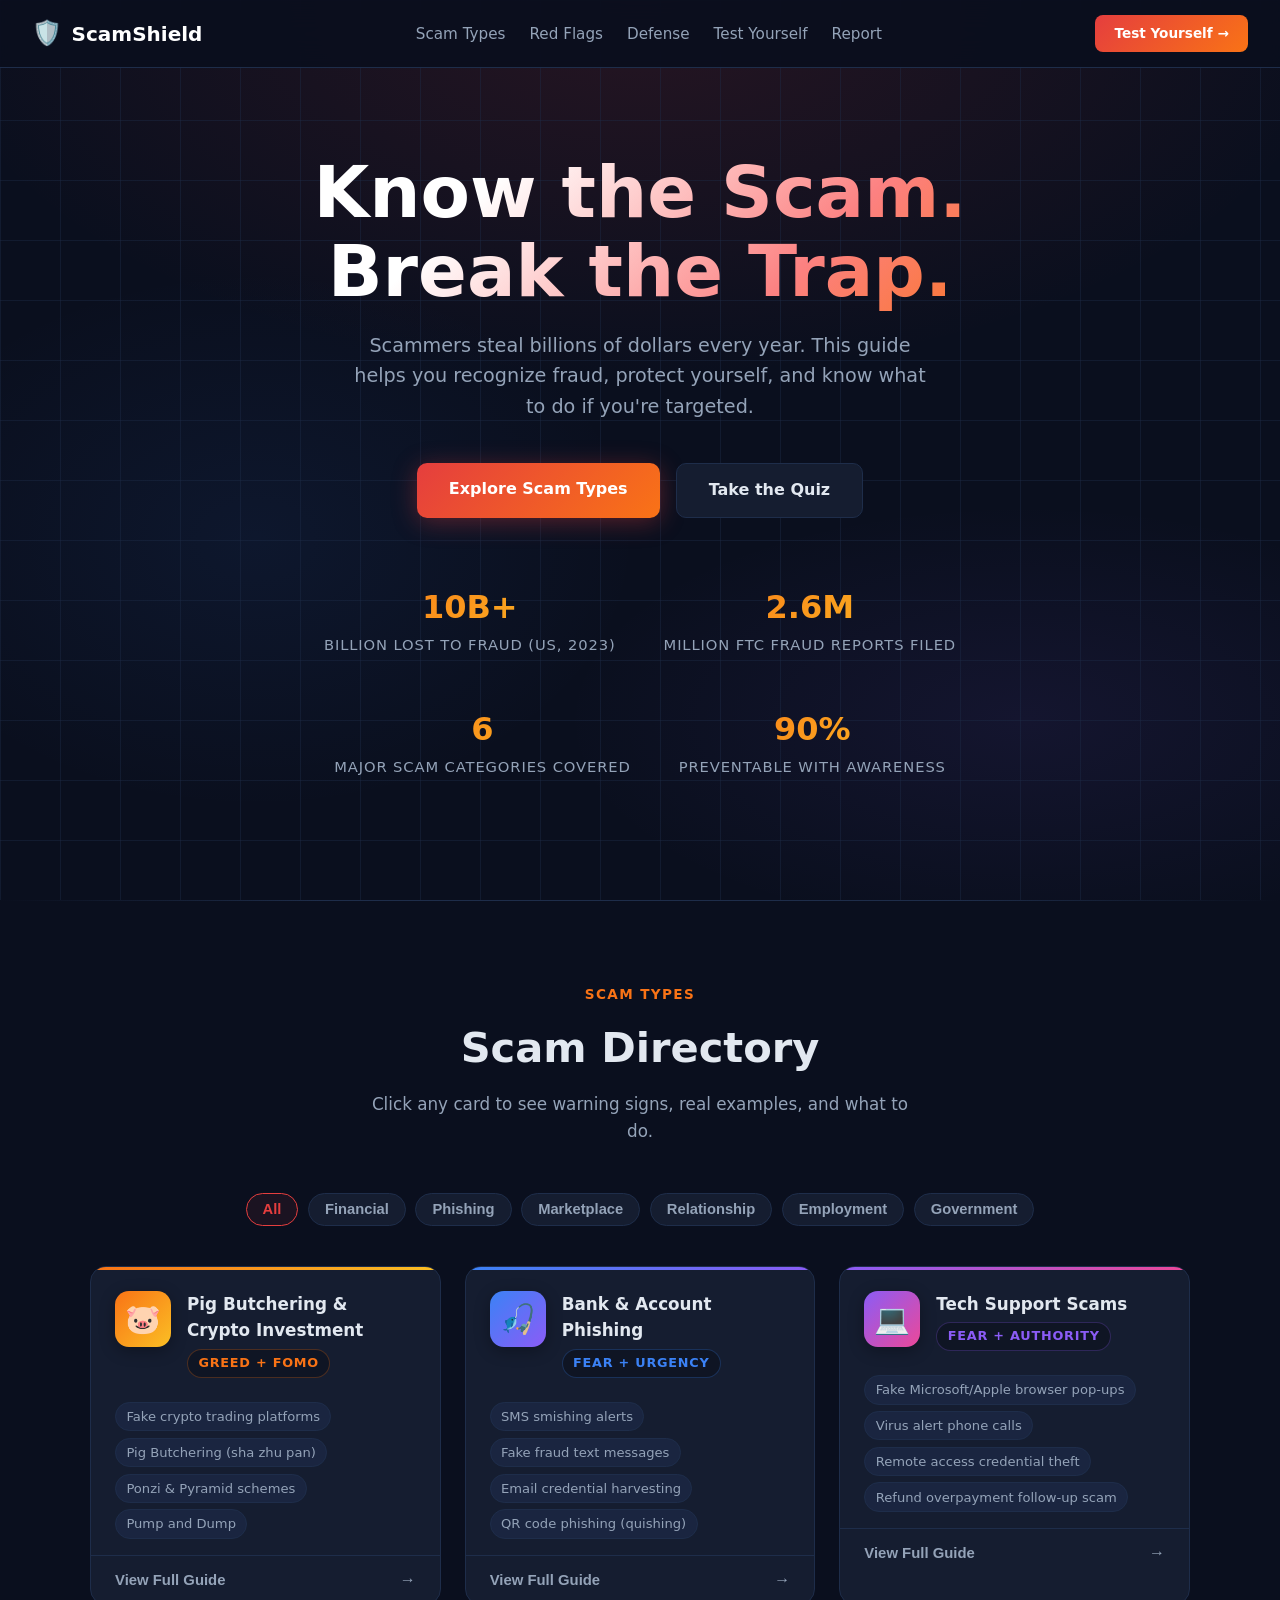
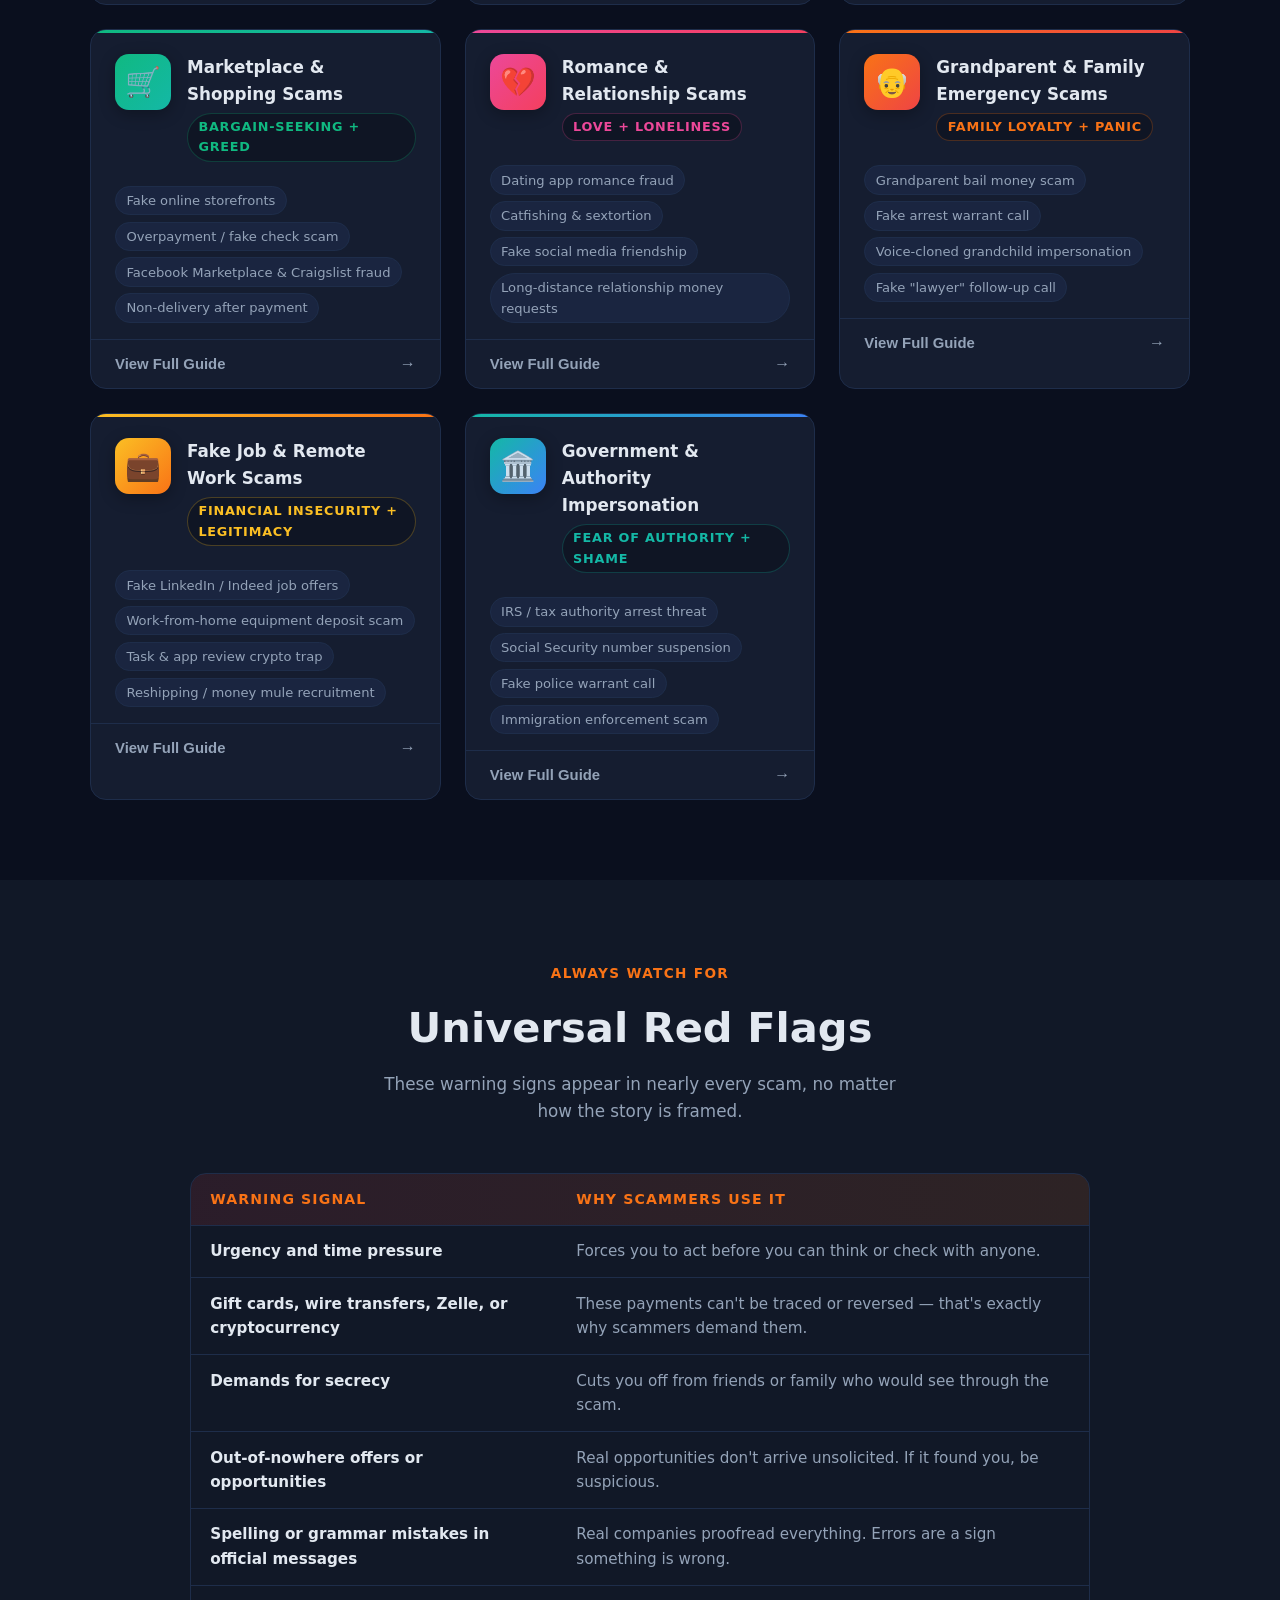
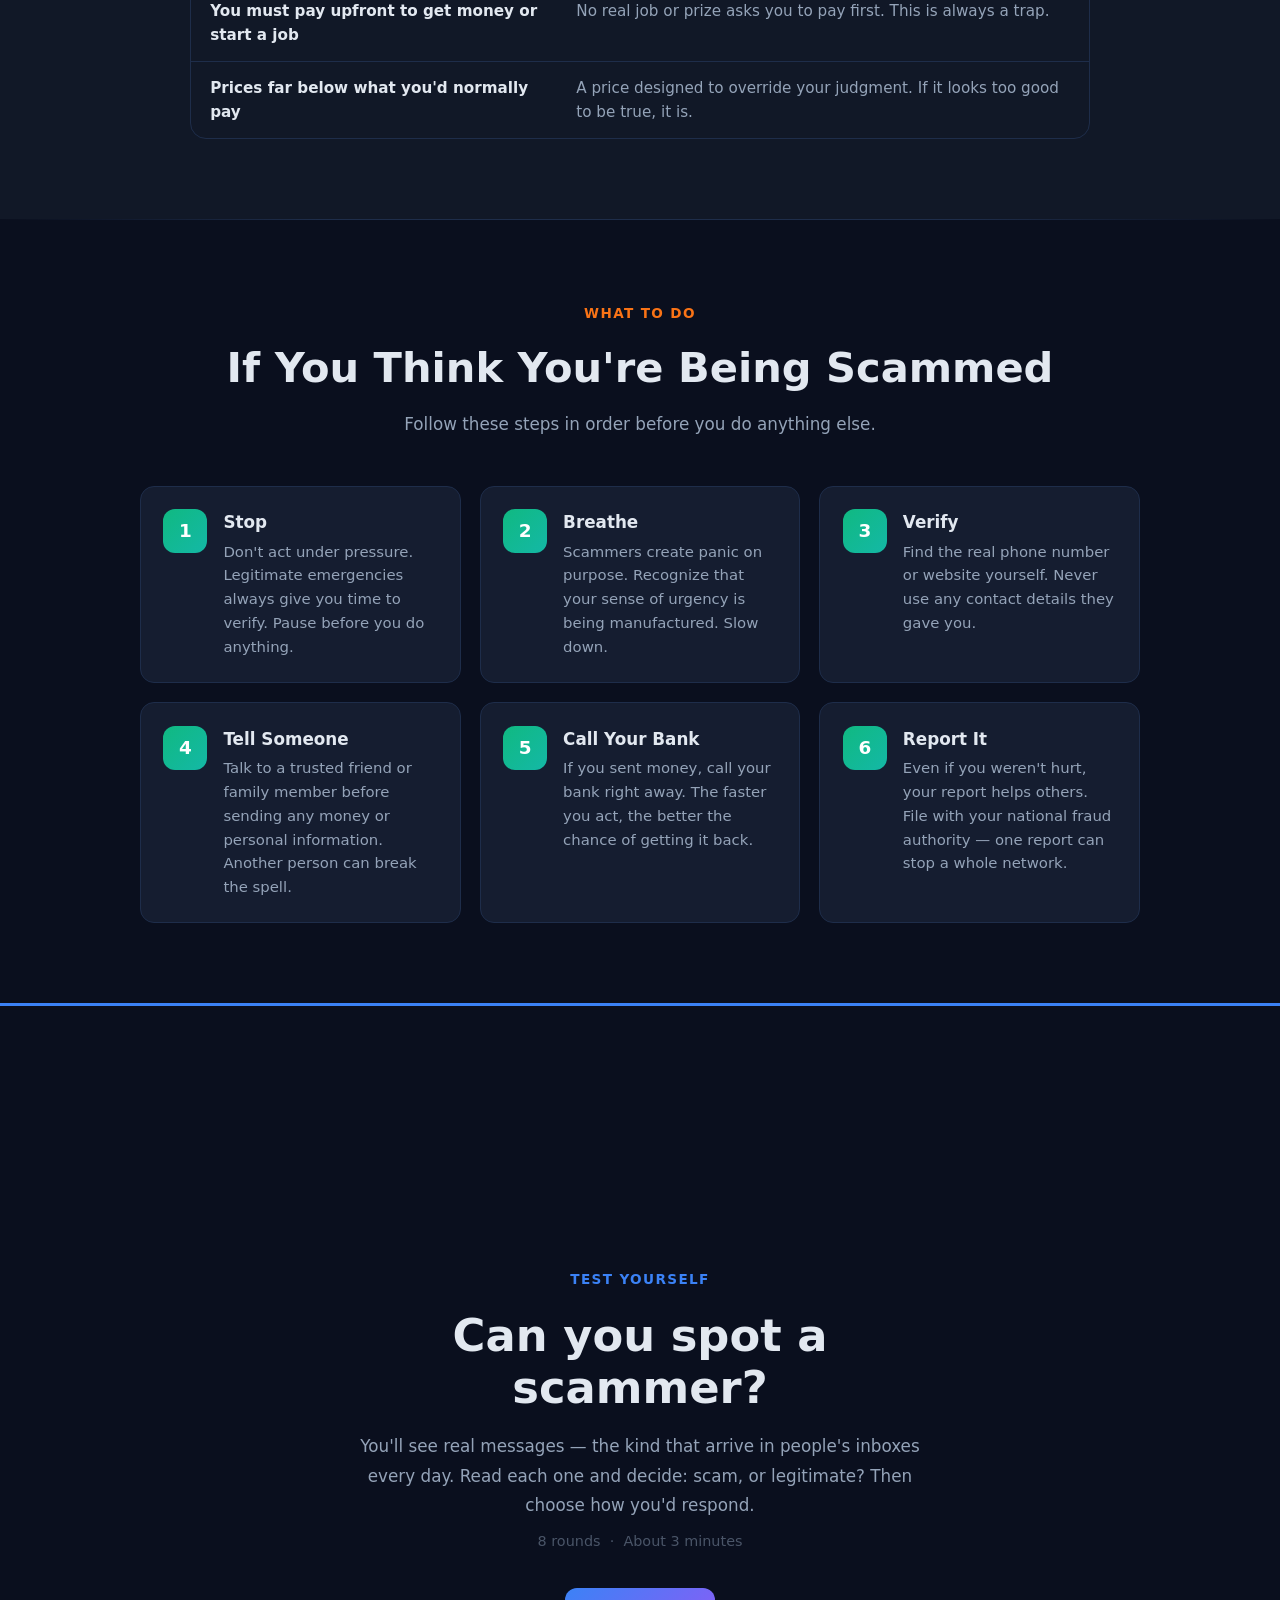
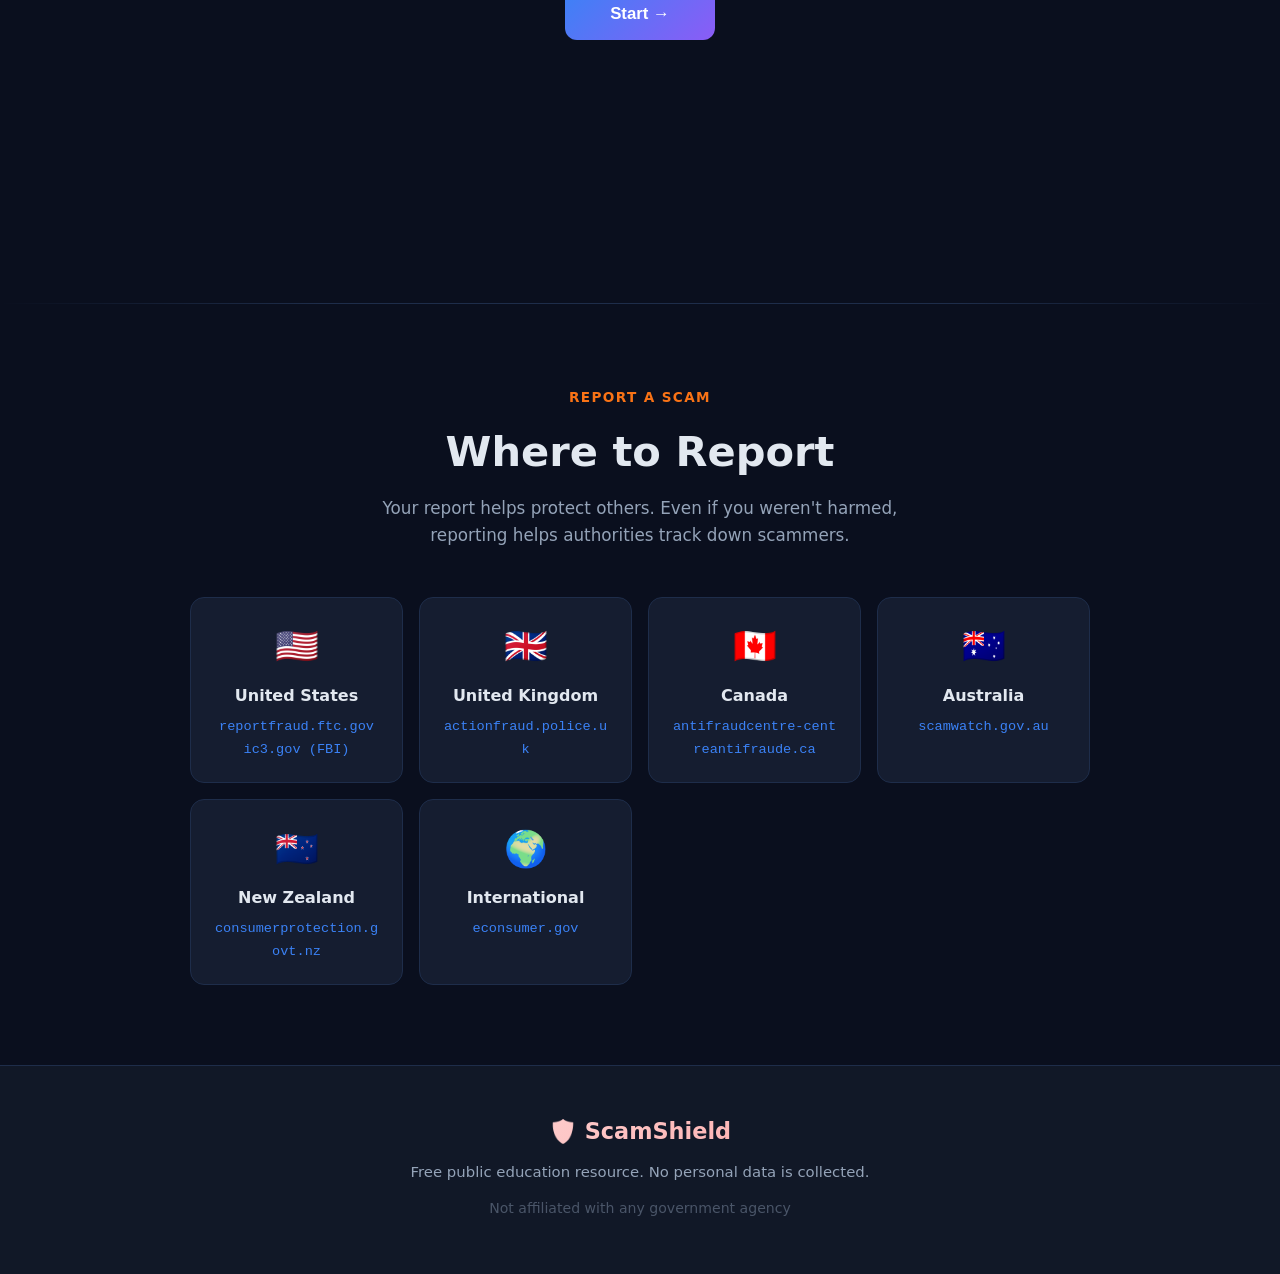
==== index.html @ 3ffe85c8 "Hello World" ====
<!DOCTYPE html>
<html lang="en">
<head>
<meta charset="UTF-8">
<meta name="viewport" content="width=device-width, initial-scale=1.0">
<title>ScamShield — Know the Scam, Break the Trap</title>
<style>
  /* ── Reset & Base ── */
  *, *::before, *::after { box-sizing: border-box; margin: 0; padding: 0; }
  :root {
    --navy:   #0a0f1e;
    --navy2:  #111827;
    --navy3:  #1a2540;
    --card:   #151d30;
    --border: #1e2d4a;
    --red:    #e53e3e;
    --orange: #f97316;
    --yellow: #fbbf24;
    --green:  #10b981;
    --blue:   #3b82f6;
    --purple: #8b5cf6;
    --pink:   #ec4899;
    --teal:   #14b8a6;
    --text:   #e2e8f0;
    --muted:  #94a3b8;
  }
  html { scroll-behavior: smooth; }
  body {
    font-family: 'Segoe UI', system-ui, -apple-system, sans-serif;
    background: var(--navy);
    color: var(--text);
    line-height: 1.6;
    overflow-x: hidden;
  }
  ::-webkit-scrollbar { width: 6px; }
  ::-webkit-scrollbar-track { background: var(--navy); }
  ::-webkit-scrollbar-thumb { background: var(--border); border-radius: 3px; }

  /* ── Nav ── */
  nav {
    position: fixed; top: 0; width: 100%; z-index: 100;
    background: rgba(10,15,30,.92);
    backdrop-filter: blur(16px);
    border-bottom: 1px solid var(--border);
    display: flex; align-items: center; justify-content: space-between;
    padding: .9rem 2rem;
  }
  .nav-brand {
    display: flex; align-items: center; gap: .6rem;
    font-size: 1.25rem; font-weight: 700; color: #fff; text-decoration: none;
  }
  .nav-brand .shield-icon { font-size: 1.5rem; }
  .nav-links { display: flex; gap: 1.5rem; list-style: none; }
  .nav-links a { color: var(--muted); text-decoration: none; font-size: .95rem; transition: color .2s; }
  .nav-links a:hover { color: var(--text); }
  .nav-cta {
    background: linear-gradient(135deg, var(--red), var(--orange));
    color: #fff; border: none; padding: .5rem 1.2rem;
    border-radius: 8px; font-size: .85rem; font-weight: 600;
    cursor: pointer; text-decoration: none; transition: opacity .2s;
  }
  .nav-cta:hover { opacity: .85; }

  /* ── Hero ── */
  .hero {
    min-height: 100vh;
    display: flex; flex-direction: column; align-items: center; justify-content: center;
    text-align: center; padding: 6rem 2rem 4rem;
    position: relative; overflow: hidden;
  }
  .hero-bg {
    position: absolute; inset: 0; z-index: 0;
    background:
      radial-gradient(ellipse 80% 60% at 50% 0%, rgba(229,62,62,.13) 0%, transparent 70%),
      radial-gradient(ellipse 60% 40% at 80% 80%, rgba(139,92,246,.08) 0%, transparent 60%),
      radial-gradient(ellipse 50% 50% at 20% 60%, rgba(59,130,246,.07) 0%, transparent 60%);
  }
  .hero-grid {
    position: absolute; inset: 0; z-index: 0;
    background-image:
      linear-gradient(rgba(30,45,74,.4) 1px, transparent 1px),
      linear-gradient(90deg, rgba(30,45,74,.4) 1px, transparent 1px);
    background-size: 60px 60px;
    animation: gridMove 20s linear infinite;
  }
  @keyframes gridMove { to { background-position: 60px 60px; } }

  /* floating particles */
  .hero-particles { position: absolute; inset: 0; z-index: 0; overflow: hidden; }
  .particle {
    position: absolute; border-radius: 50%;
    animation: float linear infinite;
    opacity: 0;
  }
  @keyframes float {
    0%   { transform: translateY(100vh) scale(0); opacity: 0; }
    10%  { opacity: .6; }
    90%  { opacity: .3; }
    100% { transform: translateY(-10vh) scale(1); opacity: 0; }
  }

  .hero-content { position: relative; z-index: 1; max-width: 820px; }
  .hero h1 {
    font-size: clamp(2.4rem, 6vw, 4.5rem);
    font-weight: 900; line-height: 1.1;
    background: linear-gradient(135deg, #fff 30%, #fc8181 70%, var(--orange) 100%);
    -webkit-background-clip: text; -webkit-text-fill-color: transparent; background-clip: text;
    margin-bottom: 1.2rem;
    animation: fadeDown .7s .1s ease both;
  }
  .hero p {
    font-size: 1.2rem; color: var(--muted); max-width: 580px; margin: 0 auto 2.5rem;
    animation: fadeDown .7s .2s ease both;
  }
  .hero-btns {
    display: flex; gap: 1rem; justify-content: center; flex-wrap: wrap;
    animation: fadeDown .7s .3s ease both;
  }
  .btn-primary {
    background: linear-gradient(135deg, var(--red), var(--orange));
    color: #fff; padding: .85rem 2rem; border-radius: 10px;
    font-weight: 700; font-size: 1rem; text-decoration: none;
    box-shadow: 0 4px 24px rgba(229,62,62,.35);
    transition: transform .2s, box-shadow .2s;
  }
  .btn-primary:hover { transform: translateY(-2px); box-shadow: 0 8px 32px rgba(229,62,62,.45); }
  .btn-secondary {
    background: var(--card); color: var(--text);
    border: 1px solid var(--border);
    padding: .85rem 2rem; border-radius: 10px;
    font-weight: 600; font-size: 1rem; text-decoration: none;
    transition: background .2s, border-color .2s;
  }
  .btn-secondary:hover { background: var(--navy3); border-color: var(--muted); }

  .hero-stats {
    display: flex; justify-content: center; gap: 3rem; margin-top: 4rem; flex-wrap: wrap;
    animation: fadeDown .7s .4s ease both;
  }
  .stat { text-align: center; }
  .stat-num {
    font-size: 2rem; font-weight: 800;
    background: linear-gradient(135deg, var(--orange), var(--yellow));
    -webkit-background-clip: text; -webkit-text-fill-color: transparent; background-clip: text;
  }
  .stat-label { font-size: .92rem; color: var(--muted); text-transform: uppercase; letter-spacing: .06em; }

  /* ── Sections ── */
  section { padding: 5rem 2rem; }
  .section-header { text-align: center; margin-bottom: 3rem; }
  .section-tag {
    display: inline-block;
    font-size: .85rem; font-weight: 700; text-transform: uppercase; letter-spacing: .1em;
    color: var(--orange); margin-bottom: .6rem;
  }
  .section-header h2 { font-size: clamp(1.8rem, 4vw, 2.6rem); font-weight: 800; margin-bottom: .6rem; }
  .section-header p { color: var(--muted); max-width: 540px; margin: 0 auto; font-size: 1.05rem; }

  /* ── Section Divider ── */
  .section-divider {
    border: none; height: 1px; margin: 0;
    background: linear-gradient(90deg, transparent 0%, var(--border) 25%, var(--border) 75%, transparent 100%);
  }

  /* ── Category Pill Nav ── */
  .cat-nav {
    display: flex; justify-content: center; flex-wrap: wrap; gap: .6rem;
    margin-bottom: 2.5rem;
  }
  .cat-pill {
    display: flex; align-items: center; gap: .4rem;
    padding: .45rem 1rem; border-radius: 50px;
    border: 1px solid var(--border); background: var(--card);
    color: var(--muted); font-size: .92rem; font-weight: 600;
    cursor: pointer; transition: all .2s; white-space: nowrap;
  }
  .cat-pill:hover { border-color: var(--orange); color: var(--orange); background: rgba(249,115,22,.08); }
  .cat-pill.active { border-color: var(--red); color: var(--red); background: rgba(229,62,62,.08); }
  .cat-pill .pill-icon { font-size: 1rem; }

  /* ── Card Grid ── */
  #cards-container {
    max-width: 1100px; margin: 0 auto;
    display: grid; grid-template-columns: repeat(auto-fill, minmax(320px,1fr)); gap: 1.5rem;
  }
  .scam-card {
    background: var(--card);
    border: 1px solid var(--border);
    border-radius: 16px; overflow: hidden;
    transition: transform .25s, box-shadow .25s, border-color .25s;
    position: relative;
  }
  .scam-card::before {
    content: ''; position: absolute; top: 0; left: 0; right: 0; height: 3px;
    background: linear-gradient(90deg, var(--c1), var(--c2));
  }
  .scam-card:hover {
    transform: translateY(-4px);
    box-shadow: 0 16px 40px rgba(0,0,0,.4);
    border-color: var(--c1);
  }
  .card-header { padding: 1.5rem; display: flex; align-items: flex-start; gap: 1rem; }
  .card-icon-wrap {
    width: 56px; height: 56px; border-radius: 14px; flex-shrink: 0;
    display: flex; align-items: center; justify-content: center; font-size: 1.8rem;
    background: linear-gradient(135deg, var(--c1), var(--c2));
    box-shadow: 0 4px 16px rgba(0,0,0,.3);
  }
  .card-title-area h3 { font-size: 1.05rem; font-weight: 700; margin-bottom: .3rem; }
  .hook-badge {
    font-size: .8rem; font-weight: 600; text-transform: uppercase; letter-spacing: .06em;
    color: var(--c1); background: rgba(0,0,0,.25);
    padding: .2rem .65rem; border-radius: 50px; border: 1px solid var(--c1);
    display: inline-block;
  }
  .card-subtypes { padding: 0 1.5rem 1rem; display: flex; flex-wrap: wrap; gap: .4rem; }
  .subtype-tag {
    font-size: .82rem; padding: .2rem .65rem; border-radius: 50px;
    background: var(--navy3); border: 1px solid var(--border); color: var(--muted);
  }
  /* card view button */
  .card-view-btn {
    width: 100%; padding: .95rem 1.5rem;
    background: none; border: none; border-top: 1px solid var(--border);
    color: var(--muted); font-size: .93rem; font-weight: 600;
    cursor: pointer; display: flex; align-items: center; justify-content: space-between;
    transition: background .2s, color .2s;
  }
  .card-view-btn:hover {
    background: linear-gradient(90deg, rgba(var(--cr),0.06), transparent);
    color: var(--text);
  }
  .card-view-btn .btn-arrow {
    font-size: 1rem; transition: transform .2s;
  }
  .card-view-btn:hover .btn-arrow { transform: translateX(4px); }

  /* ── Detail Panel (slides in from right) ── */
  .detail-overlay {
    position: fixed; inset: 0; z-index: 300;
    background: rgba(0,0,0,.6); backdrop-filter: blur(4px);
    opacity: 0; pointer-events: none;
    transition: opacity .3s ease;
  }
  .detail-overlay.open { opacity: 1; pointer-events: all; }

  .detail-panel {
    position: fixed; top: 0; right: 0; bottom: 0;
    width: min(680px, 100vw);
    background: var(--navy2);
    border-left: 1px solid var(--border);
    display: flex; flex-direction: column;
    transform: translateX(100%);
    transition: transform .35s cubic-bezier(0.4,0,0.2,1);
    z-index: 301;
  }
  .detail-overlay.open .detail-panel { transform: translateX(0); }

  /* panel header */
  .dp-header {
    padding: 1rem 1.5rem; border-bottom: 1px solid var(--border);
    display: flex; align-items: center; gap: 1rem;
    flex-shrink: 0;
    background: var(--navy);
  }
  .dp-back {
    display: flex; align-items: center; gap: .4rem;
    background: var(--card); border: 1px solid var(--border);
    color: var(--muted); padding: .4rem .9rem; border-radius: 8px;
    font-size: .8rem; font-weight: 600; cursor: pointer;
    transition: border-color .2s, color .2s; flex-shrink: 0;
  }
  .dp-back:hover { border-color: var(--text); color: var(--text); }
  .dp-icon {
    width: 44px; height: 44px; border-radius: 12px; flex-shrink: 0;
    display: flex; align-items: center; justify-content: center; font-size: 1.5rem;
    background: linear-gradient(135deg, var(--dp-c1, #f97316), var(--dp-c2, #fbbf24));
  }
  .dp-title-wrap { flex: 1; min-width: 0; }
  .dp-title { font-size: 1rem; font-weight: 800; white-space: nowrap; overflow: hidden; text-overflow: ellipsis; }
  .dp-hook-badge {
    font-size: .78rem; font-weight: 700; text-transform: uppercase; letter-spacing: .05em;
    padding: .15rem .6rem; border-radius: 50px; display: inline-block; margin-top: .2rem;
    border: 1px solid var(--dp-c1, #f97316); color: var(--dp-c1, #f97316);
    background: rgba(0,0,0,.2);
  }
  .dp-nav { display: flex; gap: .4rem; flex-shrink: 0; }
  .dp-nav-btn {
    width: 34px; height: 34px; border-radius: 8px;
    background: var(--card); border: 1px solid var(--border);
    color: var(--muted); font-size: .9rem; cursor: pointer;
    display: flex; align-items: center; justify-content: center;
    transition: border-color .2s, color .2s;
  }
  .dp-nav-btn:hover:not(:disabled) { border-color: var(--text); color: var(--text); }
  .dp-nav-btn:disabled { opacity: .3; cursor: not-allowed; }

  /* panel body */
  .dp-body { flex: 1; overflow-y: auto; padding: 1.6rem; display: flex; flex-direction: column; gap: 1.6rem; }
  .dp-body::-webkit-scrollbar { width: 4px; }
  .dp-body::-webkit-scrollbar-thumb { background: var(--border); border-radius: 2px; }

  /* top accent bar */
  .dp-accent-bar {
    height: 4px; border-radius: 2px; width: 100%; flex-shrink: 0;
    background: linear-gradient(90deg, var(--dp-c1, #f97316), var(--dp-c2, #fbbf24));
  }

  .dp-section-label {
    font-size: .8rem; font-weight: 800; text-transform: uppercase; letter-spacing: .1em;
    margin-bottom: .75rem; display: flex; align-items: center; gap: .4rem;
  }
  .dp-section-label.orange { color: var(--orange); }
  .dp-section-label.blue   { color: var(--blue); }
  .dp-section-label.red    { color: var(--red); }
  .dp-section-label.green  { color: var(--green); }

  /* hook box */
  .dp-hook-box {
    background: rgba(249,115,22,.07); border: 1px solid rgba(249,115,22,.2);
    border-radius: 12px; padding: 1rem 1.1rem;
    font-size: .95rem; color: #cbd5e1; line-height: 1.65;
  }

  /* example */
  .dp-example {
    background: var(--navy); border: 1px solid var(--border);
    border-radius: 12px; padding: 1.1rem 1.2rem;
    font-size: .92rem; line-height: 1.8; color: #cbd5e1;
    font-family: 'Courier New', monospace; white-space: pre-wrap; word-break: break-word;
    position: relative; margin-top: 12px;
  }
  .dp-example::before {
    content: attr(data-label);
    position: absolute; top: -10px; left: 14px;
    background: var(--orange); color: #fff;
    font-size: .65rem; font-weight: 700; text-transform: uppercase; letter-spacing: .06em;
    padding: .15rem .6rem; border-radius: 50px; font-family: 'Segoe UI', sans-serif;
  }

  /* red flags */
  .dp-flags { display: flex; flex-direction: column; gap: .65rem; }
  .dp-flag {
    display: flex; align-items: flex-start; gap: .75rem;
    background: rgba(229,62,62,.06); border: 1px solid rgba(229,62,62,.15);
    border-radius: 10px; padding: .7rem .9rem;
  }
  .dp-flag-icon { font-size: .9rem; flex-shrink: 0; margin-top: .05rem; }
  .dp-flag-text { font-size: .95rem; color: #cbd5e1; line-height: 1.5; }

  /* defense steps */
  .dp-steps { display: flex; flex-direction: column; gap: .65rem; }
  .dp-step {
    display: flex; align-items: flex-start; gap: .85rem;
    background: rgba(16,185,129,.06); border: 1px solid rgba(16,185,129,.15);
    border-radius: 10px; padding: .8rem .9rem;
  }
  .dp-step-num {
    width: 26px; height: 26px; border-radius: 8px; flex-shrink: 0;
    background: linear-gradient(135deg, var(--green), var(--teal));
    color: #fff; font-size: .8rem; font-weight: 800;
    display: flex; align-items: center; justify-content: center;
  }
  .dp-step-text { font-size: .95rem; color: #cbd5e1; line-height: 1.55; }

  /* ── Universal Flags Table ── */
  #universal { background: var(--navy2); }
  .flags-table {
    max-width: 900px; margin: 0 auto;
    border-radius: 16px; overflow: hidden; border: 1px solid var(--border);
  }
  .flags-table table { width: 100%; border-collapse: collapse; }
  .flags-table thead { background: linear-gradient(90deg, rgba(229,62,62,.12), rgba(249,115,22,.12)); }
  .flags-table th {
    padding: .9rem 1.2rem; text-align: left;
    font-size: .88rem; font-weight: 700; text-transform: uppercase; letter-spacing: .08em;
    color: var(--orange);
  }
  .flags-table td {
    padding: .85rem 1.2rem; font-size: .95rem; color: var(--muted);
    border-top: 1px solid var(--border); vertical-align: top;
  }
  .flags-table tr:hover td { background: rgba(255,255,255,.02); }
  .flags-table td:first-child { color: var(--text); font-weight: 600; }

  /* ── Defense Protocol ── */
  .protocol-grid {
    max-width: 1000px; margin: 0 auto;
    display: grid; grid-template-columns: repeat(auto-fill, minmax(280px,1fr)); gap: 1.2rem;
  }
  .protocol-step {
    background: var(--card); border: 1px solid var(--border);
    border-radius: 14px; padding: 1.4rem;
    display: flex; align-items: flex-start; gap: 1rem;
    transition: border-color .2s, transform .2s;
  }
  .protocol-step:hover { border-color: var(--green); transform: translateY(-2px); }
  .step-num {
    width: 44px; height: 44px; border-radius: 12px; flex-shrink: 0;
    background: linear-gradient(135deg, var(--green), var(--teal));
    color: #fff; font-size: 1.15rem; font-weight: 800;
    display: flex; align-items: center; justify-content: center;
  }
  .step-text h4 { font-size: 1.05rem; font-weight: 700; margin-bottom: .3rem; }
  .step-text p { font-size: .93rem; color: var(--muted); }

  /* ── Report Resources ── */
  .report-grid {
    max-width: 900px; margin: 0 auto;
    display: grid; grid-template-columns: repeat(auto-fill, minmax(210px,1fr)); gap: 1rem;
  }
  .report-card {
    background: var(--card); border: 1px solid var(--border);
    border-radius: 14px; padding: 1.3rem; text-align: center;
    transition: border-color .2s, transform .2s;
  }
  .report-card:hover { border-color: var(--blue); transform: translateY(-2px); }
  .report-flag { font-size: 2.2rem; margin-bottom: .5rem; }
  .report-country { font-size: 1rem; font-weight: 700; margin-bottom: .4rem; }
  .report-url { font-size: .85rem; color: var(--blue); word-break: break-all; font-family: monospace; line-height: 1.7; }
  a.report-card { display: block; text-decoration: none; color: inherit; }


  /* ── Footer ── */
  footer {
    background: var(--navy2); border-top: 1px solid var(--border);
    padding: 3rem 2rem; text-align: center;
  }
  .footer-brand {
    font-size: 1.4rem; font-weight: 800; margin-bottom: .7rem;
    background: linear-gradient(135deg, #fff, #fc8181);
    -webkit-background-clip: text; -webkit-text-fill-color: transparent; background-clip: text;
  }
  footer p { color: var(--muted); font-size: .93rem; max-width: 520px; margin: .35rem auto; }

  /* ── Animations ── */
  @keyframes fadeDown {
    from { opacity: 0; transform: translateY(-16px); }
    to   { opacity: 1; transform: translateY(0); }
  }
  .fade-in {
    opacity: 0; transform: translateY(24px);
    transition: opacity .6s ease, transform .6s ease;
  }
  .fade-in.visible { opacity: 1; transform: translateY(0); }

  /* ── Scam-or-Not Game ── */
  #quiz {
    background: var(--navy);
    border-top: 3px solid var(--blue);
    min-height: 100vh;
    display: flex; flex-direction: column; justify-content: center;
  }

  /* intro landing */
  .quiz-intro {
    max-width: 560px; margin: 0 auto; text-align: center; padding: 2rem 0;
  }
  .qi-eyebrow {
    font-size: .85rem; font-weight: 700; text-transform: uppercase;
    letter-spacing: .1em; color: var(--blue); margin-bottom: 1.2rem;
  }
  .qi-title {
    font-size: clamp(1.9rem, 4vw, 2.8rem); font-weight: 800;
    line-height: 1.15; margin-bottom: 1.2rem;
  }
  .qi-body {
    font-size: 1.05rem; color: var(--muted); line-height: 1.75;
    margin-bottom: .6rem;
  }
  .qi-meta {
    font-size: .9rem; color: #4a5568; margin-bottom: 2.2rem;
  }
  .qi-start {
    background: linear-gradient(135deg, var(--blue), var(--purple));
    color: #fff; border: none;
    padding: 1rem 2.8rem; border-radius: 12px;
    font-size: 1.05rem; font-weight: 700;
    cursor: pointer; transition: opacity .2s, transform .2s;
  }
  .qi-start:hover { opacity: .88; transform: translateY(-2px); }

  .game-shell {
    max-width: 780px; margin: 0 auto; width: 100%;
    display: flex; flex-direction: column; gap: 1.4rem;
  }

  /* top bar */
  .game-topbar {
    display: flex; align-items: center; gap: 1rem;
  }
  .game-progress-track {
    flex: 1; height: 6px; background: var(--navy3); border-radius: 3px; overflow: hidden;
  }
  .game-progress-fill {
    height: 100%; border-radius: 3px; width: 0%;
    background: linear-gradient(90deg, var(--blue), var(--purple));
    transition: width .5s ease;
  }
  .game-counter {
    font-size: .92rem; font-weight: 700; color: var(--muted); white-space: nowrap;
  }
  .game-score-pill {
    background: var(--card); border: 1px solid var(--border);
    border-radius: 50px; padding: .25rem .85rem;
    font-size: .88rem; font-weight: 700; color: var(--text); white-space: nowrap;
  }

  /* scenario card */
  .scenario-card {
    background: var(--card); border: 1px solid var(--border);
    border-radius: 20px; overflow: hidden;
  }
  .scenario-context {
    padding: .85rem 1.4rem; border-bottom: 1px solid var(--border);
    font-size: .88rem; font-weight: 700; text-transform: uppercase; letter-spacing: .07em;
    color: var(--muted); display: flex; align-items: center; gap: .5rem;
  }
  .scenario-context .ctx-type {
    background: var(--navy3); border: 1px solid var(--border);
    border-radius: 50px; padding: .15rem .65rem; font-size: .8rem;
  }

  /* ── Message mockups ── */
  .mockup { padding: 1.2rem 1.4rem; }

  /* SMS */
  .mockup-sms {
    background: #1c1c1e; border-radius: 16px;
    padding: 1rem; max-width: 380px; margin: 0 auto;
    font-family: -apple-system, sans-serif;
  }
  .sms-header {
    text-align: center; font-size: .72rem; color: #8e8e93;
    margin-bottom: .8rem; padding-bottom: .6rem; border-bottom: 1px solid #2c2c2e;
  }
  .sms-header strong { color: #fff; display: block; font-size: .85rem; margin-bottom: .1rem; }
  .sms-bubble {
    background: #2c2c2e; color: #fff; border-radius: 18px 18px 18px 4px;
    padding: .65rem .9rem; font-size: .88rem; line-height: 1.55;
    display: inline-block; max-width: 90%; word-break: break-word;
  }
  .sms-bubble .sms-link { color: #0a84ff; text-decoration: underline; }
  .sms-time { font-size: .68rem; color: #8e8e93; margin-top: .4rem; padding-left: .3rem; }

  /* Email */
  .mockup-email {
    background: var(--navy3); border: 1px solid var(--border);
    border-radius: 12px; overflow: hidden; max-width: 500px; margin: 0 auto;
    font-family: -apple-system, sans-serif;
  }
  .email-header-bar {
    background: var(--navy2); padding: .75rem 1rem;
    border-bottom: 1px solid var(--border);
    font-size: .72rem; color: var(--muted);
    display: flex; flex-direction: column; gap: .2rem;
  }
  .email-header-bar span { display: flex; gap: .5rem; }
  .email-header-bar strong { color: var(--text); min-width: 45px; }
  .email-subject { font-size: .88rem; font-weight: 700; color: var(--text); padding: .75rem 1rem .4rem; }
  .email-body {
    padding: .2rem 1rem 1rem; font-size: .86rem; color: #cbd5e1;
    line-height: 1.65; white-space: pre-wrap; word-break: break-word;
  }
  .email-link { color: #60a5fa; text-decoration: underline; }

  /* Phone call */
  .mockup-call {
    background: #1c1c1e; border-radius: 16px;
    max-width: 300px; margin: 0 auto;
    font-family: -apple-system, sans-serif; text-align: center;
    padding: 1.5rem 1rem;
  }
  .call-status { font-size: .75rem; color: #8e8e93; margin-bottom: .4rem; }
  .call-name { font-size: 1.3rem; font-weight: 700; color: #fff; margin-bottom: .2rem; }
  .call-number { font-size: .85rem; color: #8e8e93; margin-bottom: 1rem; }
  .call-avatar {
    width: 64px; height: 64px; border-radius: 50%;
    background: linear-gradient(135deg, #3a3a3c, #2c2c2e);
    margin: 0 auto .8rem; display: flex; align-items: center; justify-content: center;
    font-size: 1.8rem;
  }
  .call-script {
    background: #2c2c2e; border-radius: 12px; padding: .8rem;
    font-size: .82rem; color: #e5e5ea; line-height: 1.6; text-align: left;
    margin-top: .8rem; font-style: italic;
  }

  /* DM / Social */
  .mockup-dm {
    background: #1c1c1e; border-radius: 16px;
    max-width: 380px; margin: 0 auto;
    font-family: -apple-system, sans-serif; padding: 1rem;
  }
  .dm-header {
    display: flex; align-items: center; gap: .7rem;
    padding-bottom: .75rem; border-bottom: 1px solid #2c2c2e; margin-bottom: .75rem;
  }
  .dm-avatar {
    width: 38px; height: 38px; border-radius: 50%;
    background: linear-gradient(135deg, #8b5cf6, #ec4899);
    display: flex; align-items: center; justify-content: center;
    font-size: 1rem; flex-shrink: 0;
  }
  .dm-name { font-size: .88rem; font-weight: 700; color: #fff; }
  .dm-handle { font-size: .72rem; color: #8e8e93; }
  .dm-bubble {
    background: #2c2c2e; border-radius: 4px 18px 18px 18px;
    padding: .7rem .9rem; font-size: .87rem; color: #e5e5ea; line-height: 1.6;
    word-break: break-word;
  }
  .dm-time { font-size: .68rem; color: #8e8e93; margin-top: .4rem; }

  /* Pop-up */
  .mockup-popup {
    background: #fff; border-radius: 10px;
    max-width: 380px; margin: 0 auto; overflow: hidden;
    box-shadow: 0 8px 40px rgba(0,0,0,.5);
    font-family: -apple-system, sans-serif;
  }
  .popup-chrome {
    background: #e8e8e8; padding: .5rem .8rem;
    display: flex; align-items: center; gap: .4rem;
    border-bottom: 1px solid #ccc;
  }
  .popup-dot { width: 10px; height: 10px; border-radius: 50%; }
  .popup-url {
    flex: 1; background: #fff; border-radius: 4px; padding: .2rem .6rem;
    font-size: .72rem; color: #333; margin: 0 .5rem;
  }
  .popup-body { padding: 1.1rem 1.2rem; }
  .popup-icon { font-size: 2rem; margin-bottom: .5rem; }
  .popup-title { font-size: 1rem; font-weight: 700; color: #1a1a1a; margin-bottom: .4rem; }
  .popup-text { font-size: .84rem; color: #555; line-height: 1.55; margin-bottom: 1rem; }
  .popup-number { font-size: 1.1rem; font-weight: 800; color: #d00; }
  .popup-btn {
    display: block; width: 100%; padding: .6rem; border-radius: 6px; border: none;
    background: #0071e3; color: #fff; font-size: .88rem; font-weight: 600; cursor: default;
    text-align: center;
  }

  /* ── Verdict phase ── */
  .verdict-phase { padding: 1.4rem; border-top: 1px solid var(--border); }
  .verdict-prompt {
    font-size: 1rem; font-weight: 700; text-align: center; margin-bottom: 1.1rem;
    color: var(--text);
  }
  .verdict-btns { display: grid; grid-template-columns: 1fr 1fr; gap: .9rem; }
  .verdict-btn {
    padding: 1rem; border-radius: 14px; border: 2px solid transparent;
    font-size: 1rem; font-weight: 800; cursor: pointer;
    transition: transform .15s, box-shadow .15s; display: flex;
    align-items: center; justify-content: center; gap: .5rem;
  }
  .verdict-btn:hover { transform: translateY(-2px); }
  .verdict-btn.scam-btn {
    background: rgba(229,62,62,.12); border-color: rgba(229,62,62,.35); color: #f87171;
  }
  .verdict-btn.scam-btn:hover { box-shadow: 0 4px 20px rgba(229,62,62,.3); border-color: var(--red); }
  .verdict-btn.legit-btn {
    background: rgba(16,185,129,.1); border-color: rgba(16,185,129,.3); color: #34d399;
  }
  .verdict-btn.legit-btn:hover { box-shadow: 0 4px 20px rgba(16,185,129,.25); border-color: var(--green); }
  .verdict-btn:disabled { opacity: .4; cursor: not-allowed; transform: none; box-shadow: none; }

  /* ── Feedback banner ── */
  .feedback-banner {
    padding: 1rem 1.4rem; display: none; align-items: flex-start; gap: .9rem;
    border-top: 1px solid var(--border);
  }
  .feedback-banner.show { display: flex; }
  .feedback-banner.correct { background: rgba(16,185,129,.08); }
  .feedback-banner.wrong   { background: rgba(229,62,62,.07); }
  .fb-icon { font-size: 1.5rem; flex-shrink: 0; }
  .fb-title { font-size: .92rem; font-weight: 800; margin-bottom: .3rem; }
  .fb-title.correct { color: #34d399; }
  .fb-title.wrong   { color: #f87171; }
  .fb-body { font-size: .93rem; color: var(--muted); line-height: 1.6; }
  .fb-flags { margin-top: .6rem; display: flex; flex-direction: column; gap: .3rem; }
  .fb-flag { font-size: .9rem; color: var(--muted); display: flex; gap: .5rem; }
  .fb-flag::before { content: '🚩'; flex-shrink: 0; }

  /* ── Action phase ── */
  .action-phase { padding: 1.2rem 1.4rem; border-top: 1px solid var(--border); display: none; }
  .action-phase.show { display: block; }
  .action-prompt {
    font-size: .95rem; font-weight: 700; margin-bottom: 1rem; color: var(--text);
  }
  .action-opts { display: flex; flex-direction: column; gap: .65rem; }
  .action-opt {
    padding: .8rem 1.1rem; border-radius: 11px;
    border: 1px solid var(--border); background: var(--navy3);
    color: var(--text); font-size: .95rem; cursor: pointer;
    transition: border-color .2s, background .2s; text-align: left;
    display: flex; align-items: flex-start; gap: .75rem;
  }
  .action-opt:hover:not(:disabled) { border-color: var(--blue); background: rgba(59,130,246,.07); }
  .action-opt:disabled { cursor: not-allowed; }
  .action-opt.correct-opt { border-color: var(--green) !important; background: rgba(16,185,129,.08) !important; color: #6ee7b7 !important; }
  .action-opt.wrong-opt   { border-color: var(--red) !important;   background: rgba(229,62,62,.07) !important;  color: #fca5a5 !important; }
  .action-opt-letter {
    width: 22px; height: 22px; border-radius: 6px; flex-shrink: 0;
    background: var(--border); color: var(--muted);
    font-size: .72rem; font-weight: 800;
    display: flex; align-items: center; justify-content: center;
  }

  /* ── Action feedback ── */
  .action-feedback {
    margin-top: 1rem; padding: .85rem 1rem; border-radius: 11px;
    font-size: .95rem; line-height: 1.6; display: none;
  }
  .action-feedback.show { display: block; }
  .action-feedback.correct { background: rgba(16,185,129,.1); border: 1px solid rgba(16,185,129,.25); color: #6ee7b7; }
  .action-feedback.wrong   { background: rgba(229,62,62,.08); border: 1px solid rgba(229,62,62,.25); color: #fca5a5; }

  /* ── Next button ── */
  .next-btn {
    margin-top: 1.1rem; padding: .8rem 1.8rem; border-radius: 11px; border: none;
    background: linear-gradient(135deg, var(--blue), var(--purple));
    color: #fff; font-size: .95rem; font-weight: 700; cursor: pointer;
    display: none; transition: opacity .2s;
  }
  .next-btn:hover { opacity: .85; }
  .next-btn.show { display: inline-block; }

  /* ── Final score ── */
  .game-final {
    background: var(--card); border: 1px solid var(--border);
    border-radius: 20px; padding: 2.5rem; text-align: center;
    display: none;
  }
  .game-final.show { display: block; }
  .final-emoji { font-size: 3.5rem; margin-bottom: .6rem; }
  .final-score-big {
    font-size: 3rem; font-weight: 900; line-height: 1;
    background: linear-gradient(135deg, var(--green), var(--teal));
    -webkit-background-clip: text; -webkit-text-fill-color: transparent; background-clip: text;
    margin-bottom: .4rem;
  }
  .final-grade { font-size: 1.1rem; font-weight: 700; margin-bottom: .4rem; }
  .final-msg { color: var(--muted); font-size: .97rem; max-width: 400px; margin: 0 auto 1.5rem; line-height: 1.6; }
  .final-restart {
    padding: .8rem 2rem; border-radius: 11px; border: none;
    background: linear-gradient(135deg, var(--red), var(--orange));
    color: #fff; font-size: .95rem; font-weight: 700; cursor: pointer;
    transition: opacity .2s;
  }
  .final-restart:hover { opacity: .85; }

  /* ── Responsive ── */
  @media (max-width: 640px) {
    nav { padding: .75rem 1rem; }
    .nav-links { display: none; }
    section { padding: 3.5rem 1rem; }
    .hero-stats { gap: 1.5rem; }
    #cards-container { grid-template-columns: 1fr; }
  }
</style>
</head>
<body>

<!-- DETAIL PANEL -->
<div class="detail-overlay" id="detailOverlay" onclick="handleOverlayClick(event)">
  <div class="detail-panel" id="detailPanel">
    <div class="dp-accent-bar" id="dpAccentBar"></div>
    <div class="dp-header">
      <button class="dp-back" onclick="closeScamDetail()">← Back</button>
      <div class="dp-icon" id="dpIcon"></div>
      <div class="dp-title-wrap">
        <div class="dp-title" id="dpTitle"></div>
        <span class="dp-hook-badge" id="dpHookBadge"></span>
      </div>
      <div class="dp-nav">
        <button class="dp-nav-btn" id="dpPrev" title="Previous scam" onclick="navScam(-1)">‹</button>
        <button class="dp-nav-btn" id="dpNext" title="Next scam"     onclick="navScam(+1)">›</button>
      </div>
    </div>
    <div class="dp-body" id="dpBody"></div>
  </div>
</div>

<!-- NAV -->
<nav>
  <a class="nav-brand" href="#hero">
    <span class="shield-icon">🛡️</span>
    ScamShield
  </a>
  <ul class="nav-links">
    <li><a href="#scams">Scam Types</a></li>
    <li><a href="#universal">Red Flags</a></li>
    <li><a href="#defense">Defense</a></li>
    <li><a href="#quiz">Test Yourself</a></li>
    <li><a href="#report">Report</a></li>
  </ul>
  <a class="nav-cta" href="#quiz">Test Yourself →</a>
</nav>

<!-- HERO -->
<section class="hero" id="hero">
  <div class="hero-bg"></div>
  <div class="hero-grid"></div>
  <div class="hero-particles" id="heroParticles"></div>
  <div class="hero-content">
    <h1>Know the Scam.<br>Break the Trap.</h1>
    <p>Scammers steal billions of dollars every year. This guide helps you recognize fraud, protect yourself, and know what to do if you're targeted.</p>
    <div class="hero-btns">
      <a class="btn-primary" href="#scams">Explore Scam Types</a>
      <a class="btn-secondary" href="#quiz">Take the Quiz</a>
    </div>
    <div class="hero-stats">
      <div class="stat">
        <div class="stat-num" data-target="10">0</div>
        <div class="stat-label">Billion lost to fraud (US, 2023)</div>
      </div>
      <div class="stat">
        <div class="stat-num" data-target="2.6">0</div>
        <div class="stat-label">Million FTC fraud reports filed</div>
      </div>
      <div class="stat">
        <div class="stat-num">6</div>
        <div class="stat-label">Major scam categories covered</div>
      </div>
      <div class="stat">
        <div class="stat-num">90%</div>
        <div class="stat-label">Preventable with awareness</div>
      </div>
    </div>
  </div>
</section>

<hr class="section-divider">

<!-- SCAM DIRECTORY -->
<section id="scams">
  <div class="section-header fade-in">
    <div class="section-tag">Scam Types</div>
    <h2>Scam Directory</h2>
    <p>Click any card to see warning signs, real examples, and what to do.</p>
  </div>
  <div class="cat-nav fade-in" id="catNav">
    <button class="cat-pill active" data-filter="all">All</button>
    <button class="cat-pill" data-filter="financial">Financial</button>
    <button class="cat-pill" data-filter="phishing">Phishing</button>
    <button class="cat-pill" data-filter="marketplace">Marketplace</button>
    <button class="cat-pill" data-filter="relationship">Relationship</button>
    <button class="cat-pill" data-filter="employment">Employment</button>
    <button class="cat-pill" data-filter="government">Government</button>
  </div>
  <div id="cards-container"></div>
</section>

<!-- UNIVERSAL FLAGS -->
<section id="universal">
  <div class="section-header fade-in">
    <div class="section-tag">Always Watch For</div>
    <h2>Universal Red Flags</h2>
    <p>These warning signs appear in nearly every scam, no matter how the story is framed.</p>
  </div>
  <div class="flags-table fade-in">
    <table>
      <thead>
        <tr><th>Warning Signal</th><th>Why Scammers Use It</th></tr>
      </thead>
      <tbody id="flagsTableBody"></tbody>
    </table>
  </div>
</section>

<hr class="section-divider">

<!-- DEFENSE PROTOCOL -->
<section id="defense">
  <div class="section-header fade-in">
    <div class="section-tag">What To Do</div>
    <h2>If You Think You're Being Scammed</h2>
    <p>Follow these steps in order before you do anything else.</p>
  </div>
  <div class="protocol-grid fade-in" id="protocolGrid"></div>
</section>

<!-- SCAM OR NOT GAME -->
<section id="quiz">

  <!-- Intro screen -->
  <div class="quiz-intro fade-in" id="quizIntro">
    <div class="qi-eyebrow">Test yourself</div>
    <h2 class="qi-title">Can you spot a scammer?</h2>
    <p class="qi-body">You'll see real messages — the kind that arrive in people's inboxes every day. Read each one and decide: scam, or legitimate? Then choose how you'd respond.</p>
    <p class="qi-meta">8 rounds &nbsp;·&nbsp; About 3 minutes</p>
    <button class="qi-start" onclick="quizStart()">Start →</button>
  </div>

  <!-- Game (hidden until Start is clicked) -->
  <div class="game-shell" id="quizGameShell" style="display:none">
    <!-- Progress bar -->
    <div class="game-topbar">
      <div class="game-progress-track">
        <div class="game-progress-fill" id="gProgressFill"></div>
      </div>
      <div class="game-counter" id="gCounter">1 of 8</div>
      <div class="game-score-pill" id="gScorePill">0 pts</div>
    </div>

    <!-- Scenario card -->
    <div class="scenario-card" id="scenarioCard">
      <div class="scenario-context">
        <span id="gCtxIcon"></span>
        <span id="gCtxLabel"></span>
        <span class="ctx-type" id="gCtxType"></span>
      </div>
      <div class="mockup" id="gMockup"></div>

      <!-- Phase 1: verdict -->
      <div class="verdict-phase" id="verdictPhase">
        <div class="verdict-prompt">Is this a scam?</div>
        <div class="verdict-btns">
          <button class="verdict-btn scam-btn" id="btnScam" onclick="submitVerdict(true)">Yes, it's a scam</button>
          <button class="verdict-btn legit-btn" id="btnLegit" onclick="submitVerdict(false)">Looks legitimate</button>
        </div>
      </div>

      <!-- Verdict feedback -->
      <div class="feedback-banner" id="verdictFeedback">
        <div class="fb-icon" id="fbIcon"></div>
        <div>
          <div class="fb-title" id="fbTitle"></div>
          <div class="fb-body" id="fbBody"></div>
          <div class="fb-flags" id="fbFlags"></div>
        </div>
      </div>

      <!-- Phase 2: action -->
      <div class="action-phase" id="actionPhase">
        <div class="action-prompt">What would you do next?</div>
        <div class="action-opts" id="actionOpts"></div>
        <div class="action-feedback" id="actionFeedback"></div>
        <button class="next-btn" id="nextBtn" onclick="nextScenario()">Next →</button>
      </div>
    </div>

    <!-- Final score (shown after all scenarios) -->
    <div class="game-final" id="gameFinal">
      <div class="final-emoji" id="finalEmoji"></div>
      <div class="final-score-big" id="finalScoreBig"></div>
      <div class="final-grade" id="finalGrade"></div>
      <div class="final-msg" id="finalMsg"></div>
      <button class="final-restart" onclick="startGame()">Try again</button>
    </div>
  </div>

</section>

<hr class="section-divider">

<!-- REPORT RESOURCES -->
<section id="report">
  <div class="section-header fade-in">
    <div class="section-tag">Report a Scam</div>
    <h2>Where to Report</h2>
    <p>Your report helps protect others. Even if you weren't harmed, reporting helps authorities track down scammers.</p>
  </div>
  <div class="report-grid fade-in" id="reportGrid"></div>
</section>

<!-- FOOTER -->
<footer>
  <div class="footer-brand">🛡️ ScamShield</div>
  <p>Free public education resource. No personal data is collected.</p>
  <p style="margin-top:.8rem; font-size:.88rem; color: #4a5568;">
    Not affiliated with any government agency
  </p>
</footer>

<script>
// ─────────────────── DATA ───────────────────
const SCAMS = [
  {
    id: 'pig-butchering',
    category: 'financial',
    title: 'Pig Butchering & Crypto Investment',
    icon: '🐷',
    c1: '#f97316', c2: '#fbbf24',
    hookLabel: 'Greed + FOMO',
    subtypes: ['Fake crypto trading platforms','Pig Butchering (sha zhu pan)','Ponzi & Pyramid schemes','Pump and Dump'],
    hook: 'Victims are shown fabricated "proof" of massive profits — fake dashboards, manufactured testimonials, and artificial urgency. A sense of insider access is cultivated: you are being let in on something most people never get to see.',
    example: {
      label: 'Opening Text Message',
      text: 'Hi! I think I messaged the wrong number — so sorry! I\'m Mei, I work in Singapore in wealth management. No worries if you want me to go, but it\'s always nice to meet someone new! How is your day?\n\n[Weeks later, after building deep trust...]\n\nMy uncle manages a private liquidity pool on [FAKE PLATFORM]. I made $14,000 last month just by putting in $3,000. I only tell close friends. Would you like me to show you? No pressure at all — I just want you to have what I have.'
    },
    redFlags: [
      'Stranger "messaged the wrong number" to initiate contact out of nowhere',
      'Platform only accessible via a link they send — not available on any official app store',
      'Deposits accepted freely, but withdrawals require "tax fees" or "unlock payments"',
      'Returns seem impossibly high (10–40% monthly)',
      'Subtle pressure to recruit your friends or family members'
    ],
    defense: [
      'Never invest on a platform someone else introduced you to via text, dating app, or social media.',
      'Search "[Platform Name] + scam" on Google before depositing anything.',
      'Verify investments via your country\'s financial regulator (SEC in US, FCA in UK, ASIC in Australia).',
      'If you\'ve already sent money: contact your bank immediately and file a report with the FTC at reportfraud.ftc.gov.',
      'Tell someone you trust — scammers rely on isolation and shame to prevent victims from seeking help.'
    ]
  },
  {
    id: 'phishing',
    category: 'phishing',
    title: 'Bank & Account Phishing',
    icon: '🎣',
    c1: '#3b82f6', c2: '#8b5cf6',
    hookLabel: 'Fear + Urgency',
    subtypes: ['SMS smishing alerts','Fake fraud text messages','Email credential harvesting','QR code phishing (quishing)'],
    hook: 'Victims are told something bad is already happening — their account was breached or a fraudulent charge is pending. Panic bypasses rational thinking. The "solution" always requires immediate action, preventing the victim from pausing to verify.',
    example: {
      label: 'Fake Bank SMS',
      text: '[Bank Name] FRAUD ALERT: A $2,847.00 purchase was attempted at WALMART FL on your account ending in 4821.\n\nIf this was NOT you, secure your account immediately:\n[LINK — do not click]\n\nFailure to respond within 2 hours may result in account suspension.\nRef #88423'
    },
    redFlags: [
      'Creates extreme urgency — "act NOW," "within 2 hours," "account will be suspended"',
      'Link domain doesn\'t exactly match the real organization (e.g., secure-bankofamerica-alert.com)',
      'You\'re asked to call a number in the message rather than the one on your card',
      'Message arrived completely unexpectedly — you didn\'t initiate any transaction',
      'Asks you to confirm full account numbers, passwords, or Social Security Number'
    ],
    defense: [
      'Never click links in unexpected texts or emails — go directly to the official website by typing it yourself.',
      'Call the number on the BACK of your card, not any number provided in the message.',
      'Enable multi-factor authentication (MFA) on all financial accounts right now.',
      'Report phishing texts to 7726 (SPAM) and forward phishing emails to reportphishing@apwg.org.',
      'Check your actual bank account directly for any real unusual activity after any alert.'
    ]
  },
  {
    id: 'tech-support',
    category: 'phishing',
    title: 'Tech Support Scams',
    icon: '💻',
    c1: '#8b5cf6', c2: '#ec4899',
    hookLabel: 'Fear + Authority',
    subtypes: ['Fake Microsoft/Apple browser pop-ups','Virus alert phone calls','Remote access credential theft','Refund overpayment follow-up scam'],
    hook: 'A terrifying pop-up or call claims the victim\'s computer is infected, blocked, or compromised. Fear of data loss or identity theft drives victims to call fake "support" lines, who then request remote access and steal banking credentials or payment.',
    example: {
      label: 'Fake Browser Pop-Up',
      text: '⚠ MICROSOFT SECURITY ALERT ⚠\n\nYour computer has been BLOCKED.\n\nYour Windows license has expired and your PC is at risk. Suspicious activity has been detected. Your banking credentials and personal files may be compromised.\n\nCall Microsoft Certified Support IMMEDIATELY:\n1-800-[FAKE NUMBER]\n\nDo NOT restart your computer — this will result in complete data loss.'
    },
    redFlags: [
      'Real operating systems NEVER display phone numbers in error or security messages',
      'Pop-up cannot be closed normally or appears to lock the browser screen',
      'Caller claims to be from Microsoft, Apple, or Google but called you unsolicited',
      'They ask for remote access to your computer using apps like AnyDesk or TeamViewer',
      'They request gift cards as "payment" for the support service'
    ],
    defense: [
      'Force-quit your browser immediately (Alt+F4 on Windows / Cmd+Q on Mac) — never call the number shown.',
      'Microsoft and Apple support never call you unsolicited about a virus on your machine.',
      'Never grant remote desktop access to anyone who contacted you first.',
      'If someone already had access: disconnect from the internet, run a malware scan, change all passwords from a clean device.',
      'Warn elderly relatives — tech support scams disproportionately target seniors.'
    ]
  },
  {
    id: 'marketplace',
    category: 'marketplace',
    title: 'Marketplace & Shopping Scams',
    icon: '🛒',
    c1: '#10b981', c2: '#14b8a6',
    hookLabel: 'Bargain-Seeking + Greed',
    subtypes: ['Fake online storefronts','Overpayment / fake check scam','Facebook Marketplace & Craigslist fraud','Non-delivery after payment'],
    hook: 'Buyers are drawn to prices dramatically below market rate. Sellers are tempted by buyers who offer more than asking price. Both feel like a windfall — and that excitement bypasses skepticism.',
    example: {
      label: 'Overpayment Scam — Seller Message',
      text: 'Hi! I saw your listing for the couch — is it still available? I\'d love to buy it for my son who just moved in.\n\nI\'ll send a cashier\'s check for $1,200 (my assistant accidentally printed the wrong amount — should have been $750). Please just deposit it and send the $450 difference to our movers via Zelle. The movers will pick up the couch Thursday.\n\nThank you so much, I really appreciate your help!'
    },
    redFlags: [
      'Price is dramatically below market value — if it seems too good to be true, it is',
      'Buyer wants to pay more than the listed price for any stated reason whatsoever',
      'Seller or buyer insists exclusively on Zelle, wire transfer, cryptocurrency, or gift cards',
      'Website has no physical address, no real phone number, or a domain registered very recently',
      'Pressure to complete the transaction before "someone else buys it"'
    ],
    defense: [
      'For buyers: use a credit card whenever possible — it has the strongest fraud protection (chargebacks).',
      'Verify a website\'s age at whois.domaintools.com — new sites under 6 months are very high risk.',
      'For sellers: never accept overpayment. Cashier\'s checks can bounce weeks after they appear "cleared."',
      'Meet locally at a public place or police station "safe exchange zone" for in-person transactions.',
      'Use platform-protected payments (eBay Buyer Protection, PayPal Goods & Services) — never go off-platform.'
    ]
  },
  {
    id: 'romance',
    category: 'relationship',
    title: 'Romance & Relationship Scams',
    icon: '💔',
    c1: '#ec4899', c2: '#f43f5e',
    hookLabel: 'Love + Loneliness',
    subtypes: ['Dating app romance fraud','Catfishing & sextortion','Fake social media friendship','Long-distance relationship money requests'],
    hook: 'Scammers invest weeks or months building genuine emotional connection before asking for anything. By the time money is requested, the victim is deeply attached. Love and loneliness are among the most powerful psychological levers in existence.',
    example: {
      label: 'Romance Scam — Escalation',
      text: 'I cannot believe how much you mean to me after these few weeks. I know it seems fast but I\'ve never connected with anyone like this. I want to come visit you so badly.\n\nMy flight was booked and then this emergency happened on the oil rig — there was an accident and I need $800 for medical supplies upfront. The company reimburses everything but it takes 3 weeks. I\'m so embarrassed to ask but you\'re the only person I trust in my life right now.\n\nI will pay you back the moment I land. I promise. I love you.'
    },
    redFlags: [
      'Never available for live video calls — always has technical "problems" or excuses',
      'Profile photos look professional, model-like, or slightly too perfect (use reverse image search)',
      'Relationship moves extremely fast — love declarations within days or weeks',
      'Financial emergency appears only after a strong emotional bond has been established',
      'Asks specifically for wire transfer, gift cards, or cryptocurrency — never a regular bank transfer'
    ],
    defense: [
      'Reverse image search any profile photo at images.google.com — scammers routinely use stolen photos.',
      'Request a live video call early — ask them to wave or hold up a paper with today\'s date.',
      'Never send money to someone you have not met in person, regardless of how close you feel.',
      'Talk to a trusted friend or family member — outside perspective breaks the manipulation cycle.',
      'Report romance scammers to the dating platform and to the FTC at reportfraud.ftc.gov.'
    ]
  },
  {
    id: 'grandparent',
    category: 'relationship',
    title: 'Grandparent & Family Emergency Scams',
    icon: '👴',
    c1: '#f97316', c2: '#ef4444',
    hookLabel: 'Family Loyalty + Panic',
    subtypes: ['Grandparent bail money scam','Fake arrest warrant call','Voice-cloned grandchild impersonation','Fake "lawyer" follow-up call'],
    hook: 'This scam weaponizes love for family combined with acute urgency. The victim is told a beloved grandchild is in danger RIGHT NOW. Every minute spent verifying feels like abandoning them. The demand for secrecy cuts them off from anyone who might intervene.',
    example: {
      label: 'Grandparent Scam Phone Script',
      text: '"Grandma? It\'s me — [muffled voice]. I\'m in so much trouble. Please don\'t tell Mom and Dad — I don\'t want to scare them. I was in a car accident and they found something in the car. I\'m at the police station right now.\n\nMy lawyer says I need $4,500 in bail money today or I\'ll be here all weekend. Can you please help me?"\n\n[A second caller immediately phones back:]\n"Hello, I\'m Attorney [Name], representing your grandson. He\'s fine but we need to move quickly. Please do not discuss this with other family members as it could complicate the legal situation..."'
    },
    redFlags: [
      'Caller demands you keep the situation completely secret from other family members',
      'Requests payment specifically in cash, gift cards, wire transfer, or cryptocurrency',
      'Story involves a car accident, drugs in a car, or an arrest in a foreign country',
      'A second caller immediately poses as a lawyer, police officer, or bail bondsman',
      'You feel extreme time pressure — "if you don\'t act now, he\'ll be there all weekend"'
    ],
    defense: [
      'Hang up and call your grandchild directly on their known phone number before doing anything.',
      'Establish a secret family code word that only real family members know.',
      'Real bail requires going through a courthouse — cash given to a stranger at your door is always a scam.',
      'Slow down deliberately: tell the caller you need 10 minutes. Scammers hate hesitation.',
      'Call another family member immediately to verify the story before taking any action.'
    ]
  },
  {
    id: 'employment',
    category: 'employment',
    title: 'Fake Job & Remote Work Scams',
    icon: '💼',
    c1: '#fbbf24', c2: '#f97316',
    hookLabel: 'Financial Insecurity + Legitimacy',
    subtypes: ['Fake LinkedIn / Indeed job offers','Work-from-home equipment deposit scam','Task & app review crypto trap','Reshipping / money mule recruitment'],
    hook: 'These scams appear on legitimate job boards with professional language and real-sounding company names. The "task scam" variant is especially insidious — victims earn small real payments early on, building trust before being manipulated into large crypto deposits.',
    example: {
      label: 'Fake Job Offer Email',
      text: 'Subject: Your Application — Remote Customer Service Coordinator | $65,000/yr\n\nDear [Name],\n\nCongratulations! After reviewing your profile on Indeed, we\'d like to offer you the position of Remote Customer Service Coordinator. Your start date is this Monday.\n\nWe will ship your work equipment (MacBook Pro + iPhone 15) directly to your home. To initiate the equipment order, please send a $299 processing deposit via Zelle to [Name] — this fee is fully reimbursed in your first paycheck.\n\nPlease complete the attached new-hire paperwork and we\'ll get you onboarded right away!\n\nWelcome to the team!\n[HR Manager Name], [Fake Company Name]'
    },
    redFlags: [
      'Job offered without a real interview, or only via a WhatsApp / Telegram chat',
      'Requires any upfront payment for equipment, training, background checks, or software',
      'Pay is unusually high for vague, simple work ("rate products," "optimize app rankings")',
      'Company has no verifiable LinkedIn presence, no reviews on Glassdoor, and a new website',
      'Task platforms that require you to deposit cryptocurrency to "unlock" your earned balance'
    ],
    defense: [
      'Legitimate employers NEVER ask you to pay them anything before you start — for any reason.',
      'Search the company name + "scam" or "reviews" on Google, Glassdoor, and Reddit.',
      'Verify the job is listed on the company\'s official website, found independently.',
      'Task / app review platforms that require crypto deposits are always scams — exit immediately.',
      'If you were recruited as a money mule, stop immediately and consult law enforcement — there may be criminal exposure.'
    ]
  },
  {
    id: 'government',
    category: 'government',
    title: 'Government & Authority Impersonation',
    icon: '🏛️',
    c1: '#14b8a6', c2: '#3b82f6',
    hookLabel: 'Fear of Authority + Shame',
    subtypes: ['IRS / tax authority arrest threat','Social Security number suspension','Fake police warrant call','Immigration enforcement scam'],
    hook: 'Victims are made to feel they have done something wrong. The threat of arrest, deportation, or major financial penalty creates overwhelming panic that bypasses rational thought. Scammers demand secrecy to prevent victims from consulting anyone who would recognize the fraud.',
    example: {
      label: 'SSN Suspension Robocall',
      text: '"This call is from the U.S. Social Security Administration. Your Social Security number has been suspended due to suspicious activity.\n\nYour SSN has been linked to drug trafficking and money laundering in the state of Texas. A federal arrest warrant has been issued in your name.\n\nTo prevent your immediate arrest and to protect your assets, you must press 1 now to speak with a Social Security officer, or call back immediately at [FAKE NUMBER].\n\nThis is your final notice before law enforcement takes action."'
    },
    redFlags: [
      'Government agencies contact you FIRST by mail — never by unsolicited call, text, or email',
      'Caller demands immediate payment by gift card, cryptocurrency, or wire transfer',
      'Threatens immediate arrest if you hang up or ask questions',
      'Tells you to keep the call secret from family or an attorney',
      'Caller ID shows a real government number — caller ID is trivially easy to spoof'
    ],
    defense: [
      'Hang up immediately — real government agencies do not demand payment by phone.',
      'Call the agency back using the number on their official .gov website — not the one the caller gave you.',
      'The IRS always sends written notice first and never demands same-day payment by gift card.',
      'Gift cards are NEVER a valid form of government payment — this single fact confirms a scam.',
      'Report the call to the FTC at reportfraud.ftc.gov and notify the agency being impersonated.'
    ]
  }
];

const UNIVERSAL_FLAGS = [
  { signal: 'Urgency and time pressure', why: 'Forces you to act before you can think or check with anyone.' },
  { signal: 'Gift cards, wire transfers, Zelle, or cryptocurrency', why: 'These payments can\'t be traced or reversed — that\'s exactly why scammers demand them.' },
  { signal: 'Demands for secrecy', why: 'Cuts you off from friends or family who would see through the scam.' },
  { signal: 'Out-of-nowhere offers or opportunities', why: 'Real opportunities don\'t arrive unsolicited. If it found you, be suspicious.' },
  { signal: 'Spelling or grammar mistakes in official messages', why: 'Real companies proofread everything. Errors are a sign something is wrong.' },
  { signal: 'You must pay upfront to get money or start a job', why: 'No real job or prize asks you to pay first. This is always a trap.' },
  { signal: 'Prices far below what you\'d normally pay', why: 'A price designed to override your judgment. If it looks too good to be true, it is.' }
];

const DEFENSE_STEPS = [
  { emoji: '✋', title: 'Stop', num: '1', body: 'Don\'t act under pressure. Legitimate emergencies always give you time to verify. Pause before you do anything.' },
  { emoji: '😮‍💨', title: 'Breathe', num: '2', body: 'Scammers create panic on purpose. Recognize that your sense of urgency is being manufactured. Slow down.' },
  { emoji: '🔍', title: 'Verify', num: '3', body: 'Find the real phone number or website yourself. Never use any contact details they gave you.' },
  { emoji: '🗣️', title: 'Tell Someone', num: '4', body: 'Talk to a trusted friend or family member before sending any money or personal information. Another person can break the spell.' },
  { emoji: '🏦', title: 'Call Your Bank', num: '5', body: 'If you sent money, call your bank right away. The faster you act, the better the chance of getting it back.' },
  { emoji: '📢', title: 'Report It', num: '6', body: 'Even if you weren\'t hurt, your report helps others. File with your national fraud authority — one report can stop a whole network.' }
];

const REPORT_RESOURCES = [
  { flag: '🇺🇸', country: 'United States', urls: [
      { href: 'https://reportfraud.ftc.gov', label: 'reportfraud.ftc.gov' },
      { href: 'https://ic3.gov', label: 'ic3.gov (FBI)' }
  ]},
  { flag: '🇬🇧', country: 'United Kingdom', urls: [
      { href: 'https://www.actionfraud.police.uk', label: 'actionfraud.police.uk' }
  ]},
  { flag: '🇨🇦', country: 'Canada', urls: [
      { href: 'https://www.antifraudcentre-centreantifraude.ca', label: 'antifraudcentre-centreantifraude.ca' }
  ]},
  { flag: '🇦🇺', country: 'Australia', urls: [
      { href: 'https://www.scamwatch.gov.au', label: 'scamwatch.gov.au' }
  ]},
  { flag: '🇳🇿', country: 'New Zealand', urls: [
      { href: 'https://www.consumerprotection.govt.nz', label: 'consumerprotection.govt.nz' }
  ]},
  { flag: '🌍', country: 'International', urls: [
      { href: 'https://econsumer.gov', label: 'econsumer.gov' }
  ]}
];

const _unused = [
  {
    q: 'You receive a text from "[Bank Name]" saying a $2,847 charge was made on your account and you must click a link immediately to stop it. What do you do?',
    options: ['Click the link to check your account', 'Call the number shown in the text', 'Log into your bank by typing the official URL yourself', 'Reply STOP to unsubscribe'],
    correct: 2,
    feedback: 'Correct! Always go directly to your bank\'s official website or app by typing the address yourself — never click links in unexpected texts. Both the link and phone number in a scam text are controlled by the attacker.'
  },
  {
    q: 'A buyer on Facebook Marketplace offers to pay $1,200 for your $750 couch by cashier\'s check and asks you to forward the $450 difference to their "movers." This is:',
    options: ['A great deal — cashier\'s checks are guaranteed funds', 'Slightly odd, but cashier\'s checks are safe', 'The classic overpayment scam — the check will bounce weeks later', 'Normal — buyers sometimes use movers for large items'],
    correct: 2,
    feedback: 'Correct! Cashier\'s checks can bounce weeks after your bank shows the balance as "available." The scammer collects your $450 Zelle payment immediately, then the check fails. Never wire or Zelle money before a check is fully and permanently settled.'
  },
  {
    q: 'An online romantic interest you\'ve talked to for 6 weeks (but never video-called) suddenly has an emergency and needs $800. You should:',
    options: ['Send it — you\'ve built a real connection and they need help', 'Send half as a test, then wait', 'Insist on a live video call first, then verify the story independently', 'Block them without explanation'],
    correct: 2,
    feedback: 'Correct! Six weeks in with zero live video contact is a massive red flag — scammers operating fake personas cannot show their real face. Always request live video early in any online relationship, and never send money to someone you\'ve never met in person.'
  },
  {
    q: 'A robocall says your Social Security Number has been "suspended due to criminal activity" and you must call back to avoid arrest. You should:',
    options: ['Call back immediately — this sounds serious', 'Press 1 to speak with an officer and clear your name', 'Hang up — the SSA contacts people by mail, not robocall', 'Give them your SSN to prove your identity'],
    correct: 2,
    feedback: 'Correct! The Social Security Administration does not suspend SSNs and does not contact people by robocall threatening arrest. Hang up immediately and report the call to reportfraud.ftc.gov.'
  },
  {
    q: 'A job offer arrives for $65,000/yr remote work. Before shipping your laptop, they want a $299 "equipment processing deposit" via Zelle. This is:',
    options: ['Normal — companies require equipment deposits', 'A scam — legitimate employers never ask employees to pay them', 'Suspicious, but Zelle is safe so you\'d likely get it back', 'Okay if the company has a professional website'],
    correct: 1,
    feedback: 'Correct! Legitimate employers never ask new hires to pay anything before starting — not for equipment, training, background checks, or anything else. This is textbook advance-fee job fraud. The "company" does not exist.'
  },
  {
    q: 'A Microsoft pop-up fills your screen saying your computer is blocked and gives a phone number to call. The correct action is:',
    options: ['Call the number — Microsoft is warning you for a reason', 'Take a photo and email it to verify', 'Force-quit your browser — real OS alerts never include phone numbers', 'Run your antivirus while keeping the browser open'],
    correct: 2,
    feedback: 'Correct! Real operating systems never display phone numbers in security alerts. This is a browser scare page — it cannot actually see your files or block your computer. Force-quit your browser (Cmd+Q on Mac, Alt+F4 on Windows) and do not call the number.'
  },
  {
    q: 'Which payment method gives you the BEST protection if an online purchase turns out to be fraudulent?',
    options: ['Zelle', 'Bank wire transfer', 'Cryptocurrency', 'Credit card'],
    correct: 3,
    feedback: 'Correct! Credit cards are protected by the Fair Credit Billing Act, which gives you the right to dispute fraudulent charges. Zelle, wire transfers, and cryptocurrency are all essentially irreversible — once sent, recovery is extremely difficult.'
  },
  {
    q: 'Your "grandchild" calls crying from jail, begs you to keep it secret, and needs $4,500 for bail right now. You should:',
    options: ['Send the money immediately — family comes first', 'Ask them a personal question only they would know, then send', 'Hang up and call your grandchild directly on their real phone number', 'Ask the "lawyer" who calls next for written documentation'],
    correct: 2,
    feedback: 'Correct! Hang up and call your grandchild directly using a number you already know. Scammers can answer personal questions using social media research. The demand for secrecy and urgency are the clearest signs this is a scam. Never act before independently verifying.'
  }
];

// ─────────────────── PARTICLES ───────────────────
(function spawnParticles() {
  const container = document.getElementById('heroParticles');
  const colors = ['rgba(229,62,62,.5)','rgba(249,115,22,.4)','rgba(251,191,36,.3)','rgba(59,130,246,.3)','rgba(139,92,246,.3)'];
  for (let i = 0; i < 18; i++) {
    const p = document.createElement('div');
    p.className = 'particle';
    const size = Math.random() * 6 + 2;
    p.style.cssText = `
      width:${size}px; height:${size}px;
      left:${Math.random() * 100}%;
      background:${colors[Math.floor(Math.random()*colors.length)]};
      animation-duration:${Math.random()*12+8}s;
      animation-delay:${Math.random()*10}s;
    `;
    container.appendChild(p);
  }
})();

// ─────────────────── CARDS ───────────────────
function escapeHtml(s) {
  return s.replace(/&/g,'&amp;').replace(/</g,'&lt;').replace(/>/g,'&gt;').replace(/"/g,'&quot;');
}

// track which scam list is currently visible (for panel prev/next)
let _visibleScams = SCAMS;

function buildCards(filter) {
  const container = document.getElementById('cards-container');
  container.innerHTML = '';
  _visibleScams = (!filter || filter === 'all') ? SCAMS : SCAMS.filter(s => s.category === filter);
  _visibleScams.forEach((s, idx) => {
    const card = document.createElement('div');
    card.className = 'scam-card fade-in';
    card.style.cssText = `--c1:${s.c1};--c2:${s.c2};--cr:${s.cr};transition-delay:${idx * 60}ms`;
    card.innerHTML = `
      <div class="card-header">
        <div class="card-icon-wrap">${s.icon}</div>
        <div class="card-title-area">
          <h3>${s.title}</h3>
          <span class="hook-badge" style="color:${s.c1};border-color:${s.c1}40">${s.hookLabel}</span>
        </div>
      </div>
      <div class="card-subtypes">
        ${s.subtypes.map(t => `<span class="subtype-tag">${t}</span>`).join('')}
      </div>
      <button class="card-view-btn" onclick="openScamDetail('${s.id}')">
        <span>View Full Guide</span>
        <span class="btn-arrow">→</span>
      </button>
    `;
    container.appendChild(card);
    requestAnimationFrame(() => requestAnimationFrame(() => card.classList.add('visible')));
  });
}

document.getElementById('catNav').addEventListener('click', e => {
  const pill = e.target.closest('.cat-pill');
  if (!pill) return;
  document.querySelectorAll('.cat-pill').forEach(p => p.classList.remove('active'));
  pill.classList.add('active');
  buildCards(pill.dataset.filter);
});

// ─────────────────── FLAGS TABLE ───────────────────
const tbody = document.getElementById('flagsTableBody');
UNIVERSAL_FLAGS.forEach(f => {
  const tr = document.createElement('tr');
  tr.innerHTML = `<td>${f.signal}</td><td>${f.why}</td>`;
  tbody.appendChild(tr);
});

// ─────────────────── DEFENSE PROTOCOL ───────────────────
const protocolGrid = document.getElementById('protocolGrid');
DEFENSE_STEPS.forEach((s, i) => {
  const div = document.createElement('div');
  div.className = 'protocol-step fade-in';
  div.style.transitionDelay = `${i * 80}ms`;
  div.innerHTML = `
    <div class="step-num">${s.num}</div>
    <div class="step-text">
      <h4>${s.title}</h4>
      <p>${s.body}</p>
    </div>
  `;
  protocolGrid.appendChild(div);
});

// ─────────────────── REPORT GRID ───────────────────
const reportGrid = document.getElementById('reportGrid');
REPORT_RESOURCES.forEach((r, i) => {
  const a = document.createElement('a');
  a.className = 'report-card fade-in';
  a.style.transitionDelay = `${i * 60}ms`;
  a.href = r.urls[0].href;
  a.target = '_blank';
  a.rel = 'noopener noreferrer';
  a.innerHTML = `
    <div class="report-flag">${r.flag}</div>
    <div class="report-country">${r.country}</div>
    ${r.urls.map(u => `<div class="report-url">${u.label}</div>`).join('')}
  `;
  reportGrid.appendChild(a);
});

// ─────────────────── SCAM-OR-NOT GAME ───────────────────

const SCENARIOS = [
  {
    type: 'sms',
    ctxIcon: '📱', ctxLabel: 'You receive this text message', ctxType: 'SMS',
    isScam: true,
    mockup() {
      return `<div class="mockup-sms">
        <div class="sms-header"><strong>Unknown Number</strong>+1 (863) 555-0192</div>
        <div class="sms-bubble">[Wells Fargo] FRAUD ALERT: A $2,847.00 purchase was attempted on your card ending 4821 at WALMART FL.<br><br>If this was NOT you, secure your account NOW:<br><span class="sms-link">wellsfargo-secure-alert.verify-account.net</span><br><br>Ref #88423 — respond within 2 hours or account will be suspended.</div>
        <div class="sms-time">Today 9:14 AM</div>
      </div>`;
    },
    verdictExplain: {
      correct: 'Correct — this is a classic bank phishing SMS (smishing).',
      wrong: 'This is actually a scam. Real banks never send links like this by text.',
      flags: ['Link domain is not wellsfargo.com — it\'s a fake site designed to steal your login', 'Creates urgent 2-hour deadline to force panic', 'Real fraud alerts ask you to call the number on your card, not click a link']
    },
    actions: [
      { label: 'Click the link to check your account', correct: false, feedback: 'Never click links in unexpected bank texts — the site is a fake designed to steal your username and password.' },
      { label: 'Call the number on the back of your debit card', correct: true,  feedback: 'This is always the right move. That number goes directly to the real bank, not the scammer.' },
      { label: 'Reply STOP to unsubscribe', correct: false, feedback: 'Replying to scam texts confirms your number is active — you\'ll receive more, and the scammer now knows you\'re engaging.' },
      { label: 'Forward it to a friend to check', correct: false, feedback: 'Your friend isn\'t equipped to verify either. Go directly to your bank\'s official website or call the card number.' }
    ]
  },
  {
    type: 'email',
    ctxIcon: '📧', ctxLabel: 'You receive this email', ctxType: 'Email',
    isScam: false,
    mockup() {
      return `<div class="mockup-email">
        <div class="email-header-bar">
          <span><strong>From:</strong> Dr. Chen's Office &lt;appointments@drchenmedical.com&gt;</span>
          <span><strong>To:</strong> you@email.com</span>
          <span><strong>Date:</strong> Today, 8:02 AM</span>
        </div>
        <div class="email-subject">Appointment Reminder — Tuesday May 27 at 2:30 PM</div>
        <div class="email-body">Hi! Just a friendly reminder that you have an appointment with Dr. Chen on Tuesday, May 27th at 2:30 PM.

Please reply YES to confirm, or call us at (555) 234-5678 to reschedule.

We're located at 480 Medical Plaza Drive, Suite 3.

See you soon!
— Dr. Chen's Office</div>
      </div>`;
    },
    verdictExplain: {
      correct: 'Correct — this is a legitimate appointment reminder.',
      wrong: 'This one is actually legit. Notice: no urgent threats, no suspicious links, no requests for money or personal info, and a real local phone number.',
      flags: []
    },
    actions: [
      { label: 'Reply YES to confirm the appointment', correct: true,  feedback: 'Exactly right. It\'s a genuine reminder from a medical office. Replying to confirm is the appropriate response.' },
      { label: 'Ignore it — it could be a phishing attempt', correct: false, feedback: 'There are no scam signals here. Ignoring real appointment reminders means you might miss important healthcare. Not every email is a scam.' },
      { label: 'Call the number in the email to verify first', correct: false, feedback: 'Reasonable caution, but not necessary here — the email shows no red flags. Calling back is fine but not required for routine reminders.' },
      { label: 'Click unsubscribe to remove yourself', correct: false, feedback: 'Unsubscribing from your own doctor\'s reminder system would mean missing future appointments. This is a legitimate communication.' }
    ]
  },
  {
    type: 'call',
    ctxIcon: '📞', ctxLabel: 'You receive this phone call', ctxType: 'Phone Call',
    isScam: true,
    mockup() {
      return `<div class="mockup-call">
        <div class="call-status">Incoming Call</div>
        <div class="call-avatar">🏛️</div>
        <div class="call-name">IRS — Tax Enforcement</div>
        <div class="call-number">1-202-555-0187</div>
        <div class="call-script">"This is the Internal Revenue Service calling with an urgent notice. Our records show you owe $3,241 in unpaid federal taxes. A warrant for your arrest has been filed. To prevent law enforcement from appearing at your home or workplace, you must settle this balance immediately by purchasing Google Play gift cards and calling us back with the card numbers. This is your final warning."</div>
      </div>`;
    },
    verdictExplain: {
      correct: 'Correct — the IRS does not call demanding gift cards. Ever.',
      wrong: 'This is a government impersonation scam. The IRS always sends written notice first and never demands gift card payments.',
      flags: ['The IRS initiates contact by mail — not unsolicited phone calls', 'Gift cards are never a valid form of tax payment — this alone confirms it\'s a scam', 'Threat of immediate arrest is a fear tactic; real tax disputes allow time to respond']
    },
    actions: [
      { label: 'Buy the gift cards to avoid arrest', correct: false, feedback: 'No government agency anywhere in the world accepts gift cards as payment. This is the single clearest sign of a scam.' },
      { label: 'Ask for their badge number and call back later', correct: false, feedback: 'Scammers can provide fake badge numbers. Calling "them" back still reaches the scammer. Hang up and call the IRS directly at 1-800-829-1040.' },
      { label: 'Hang up immediately — the IRS never calls like this', correct: true,  feedback: 'Exactly right. Hang up, don\'t engage, and report the call to reportfraud.ftc.gov. If you\'re genuinely worried about taxes, call the IRS directly at 1-800-829-1040.' },
      { label: 'Give them your Social Security Number to verify your identity', correct: false, feedback: 'Giving your SSN to an unknown caller enables identity theft on top of the scam. Never provide personal information to unsolicited callers.' }
    ]
  },
  {
    type: 'dm',
    ctxIcon: '💬', ctxLabel: 'A message arrives from someone you met online 5 weeks ago', ctxType: 'Social DM',
    isScam: true,
    mockup() {
      return `<div class="mockup-dm">
        <div class="dm-header">
          <div class="dm-avatar">👤</div>
          <div><div class="dm-name">James Mitchell</div><div class="dm-handle">@james.mitchell.99 · Active 2m ago</div></div>
        </div>
        <div class="dm-bubble">Hey… I'm so embarrassed to even say this. You know I've been on the oil platform for 3 more weeks. Last night there was an equipment accident — two guys got hurt badly. The emergency medevac costs $1,100 upfront and the company won't reimburse until next month's payroll. I have nobody else to turn to. You're honestly the only person in my world right now. I would never ask if I wasn't completely desperate. I'll wire it back to you the second I get paid, I swear on my life. Can you send it via Western Union?</div>
        <div class="dm-time">Delivered · 11:32 PM</div>
      </div>`;
    },
    verdictExplain: {
      correct: 'Correct — this is a romance scam emergency request.',
      wrong: 'This is a romance scam. After building emotional closeness over weeks, the scammer manufactures an emergency requiring untraceable payment.',
      flags: ['5 weeks of contact but likely no live video call ever occurred', 'Emergency appears only after emotional bond is established — classic manipulation timing', 'Requests Western Union specifically — irreversible, untraceable, scammer\'s preferred method', 'The story (oil rig, medevac, payroll delay) is one of the most common romance scam scripts']
    },
    actions: [
      { label: 'Send $500 — a smaller amount to test if they pay back', correct: false, feedback: 'Sending any amount rewards the scammer and encourages further requests. There is no "safe test amount" — they\'ll simply ask for more.' },
      { label: 'Ask for a live video call right now before doing anything', correct: true,  feedback: 'The right move. Romance scammers operating fake personas cannot appear on live video. If they refuse or always have "technical issues," that confirms the scam. Real emergencies don\'t prevent a 2-minute video call.' },
      { label: 'Send the full amount — you trust this person deeply', correct: false, feedback: 'The emotional connection feels real, but it\'s manufactured. Once money is sent via Western Union, it\'s gone permanently. Thousands of people lose their life savings this way.' },
      { label: 'Tell them to ask their employer for an advance instead', correct: false, feedback: 'Better than sending money, but the right first step is requesting a live video call. That exposes the fake identity immediately without any debate about alternatives.' }
    ]
  },
  {
    type: 'email',
    ctxIcon: '📧', ctxLabel: 'This email arrives in your inbox', ctxType: 'Email',
    isScam: true,
    mockup() {
      return `<div class="mockup-email">
        <div class="email-header-bar">
          <span><strong>From:</strong> HR Team &lt;hr.recruiting@global-solutions-careers.net&gt;</span>
          <span><strong>To:</strong> you@email.com</span>
          <span><strong>Date:</strong> Today, 7:48 AM</span>
        </div>
        <div class="email-subject">Job Offer — Remote Customer Experience Rep | $72,000/yr</div>
        <div class="email-body">Dear Applicant,

Congratulations! After reviewing your profile on Indeed, we are pleased to offer you the position of Remote Customer Experience Representative, starting this Monday.

Your equipment (MacBook Pro + iPhone 15) will be shipped directly to your home address.

To process your equipment order, please send a $349 security deposit via Zelle to:
Name: Sarah Kowalski
Zelle: s.kowalski.hr@gmail.com

This fee is fully reimbursed in your first paycheck. Please respond within 24 hours or the offer will be extended to another candidate.

Welcome aboard!
— Global Solutions Inc. HR Team</div>
      </div>`;
    },
    verdictExplain: {
      correct: 'Correct — this is a fake job offer scam.',
      wrong: 'This is a fake job scam. No legitimate employer asks new hires to send money before starting.',
      flags: ['Email domain is not the company\'s official website — it\'s a .net burner domain', 'Zelle payment to a personal Gmail address is a massive red flag', '"Global Solutions Inc." cannot be verified on LinkedIn or any business registry', 'Artificial 24-hour deadline is designed to prevent you from doing any research']
    },
    actions: [
      { label: 'Send the $349 — it\'s reimbursed in the first paycheck', correct: false, feedback: 'There is no first paycheck. The job doesn\'t exist. Once Zelle is sent, the money is gone — Zelle has virtually no fraud protection for these cases.' },
      { label: 'Negotiate the deposit down to $100 as a compromise', correct: false, feedback: 'Any payment at all is a loss. The scammer will likely accept and then ask for more fees ("insurance," "background check," "shipping surcharge"). There\'s no legitimate offer here.' },
      { label: 'Decline — no real employer ever asks new hires to pay them', correct: true,  feedback: 'Exactly right. This is the single clearest rule: legitimate employers never ask employees to pay upfront fees of any kind. Report the listing to the job board where you found it.' },
      { label: 'Ask them to send the equipment first before you pay', correct: false, feedback: 'They\'ll refuse, then pressure you further. Don\'t engage — there\'s no legitimate company here. Decline and move on.' }
    ]
  },
  {
    type: 'call',
    ctxIcon: '📞', ctxLabel: 'You receive this call — the caller sounds upset and frightened', ctxType: 'Phone Call',
    isScam: true,
    mockup() {
      return `<div class="mockup-call">
        <div class="call-status">Incoming Call</div>
        <div class="call-avatar">👨‍👩‍👦</div>
        <div class="call-name">Unknown Number</div>
        <div class="call-number">1-407-555-0231</div>
        <div class="call-script">"Grandma? It's me — Jake. [voice sounds muffled] I'm in so much trouble. I was in a car accident and they found something in the car. Please don't tell Mom and Dad — I don't want to scare them. I'm at the police station. My lawyer says I need $4,500 in cash for bail today or I'll be here all weekend. The lawyer will call you right back with the address to send it."

[A second caller phones back minutes later:]

"Hello, I'm Attorney Richard Cole representing your grandson. He's physically fine but we need to move quickly — can you go to the bank now?"</div>
      </div>`;
    },
    verdictExplain: {
      correct: 'Correct — this is the "grandparent scam," one of the most emotionally devastating frauds.',
      wrong: 'This is the grandparent scam. The demand for secrecy and cash payment are the clearest giveaways.',
      flags: ['Demand to keep it secret from parents cuts you off from people who would immediately spot the fraud', 'Cash or wire payment demanded — real bail goes through a courthouse, not direct cash delivery', 'The second "lawyer" call is part of the script to add legitimacy and pressure', 'Real family emergencies: you can always verify by calling the grandchild\'s known phone number']
    },
    actions: [
      { label: 'Go to the bank immediately — family comes first', correct: false, feedback: 'This is what the scammer is counting on. Thousands of grandparents have lost their life savings this way. Take 2 minutes to verify before doing anything irreversible.' },
      { label: 'Hang up and call your grandchild directly on their real number', correct: true,  feedback: 'This is the single correct move. Call the number you already have for them — not any number the caller provides. If they\'re fine, it\'s a scam. If there\'s truly an emergency, they can tell you directly.' },
      { label: 'Ask the "lawyer" for their Bar Association number to verify', correct: false, feedback: 'A scammer can invent any Bar number. The only reliable verification is calling your grandchild directly on their known number.' },
      { label: 'Send half the money now and verify before sending the rest', correct: false, feedback: 'Any money sent is lost. Wire transfers and cash are irreversible. Verify first — it takes two minutes — then decide.' }
    ]
  },
  {
    type: 'popup',
    ctxIcon: '🖥️', ctxLabel: 'This alert appears and fills your browser screen', ctxType: 'Pop-Up',
    isScam: true,
    mockup() {
      return `<div class="mockup-popup">
        <div class="popup-chrome">
          <div class="popup-dot" style="background:#ff5f57"></div>
          <div class="popup-dot" style="background:#febc2e"></div>
          <div class="popup-dot" style="background:#28c840"></div>
          <div class="popup-url">microsoftsecurity-alert.com/blocked</div>
        </div>
        <div class="popup-body">
          <div class="popup-icon">⚠️</div>
          <div class="popup-title">MICROSOFT SECURITY ALERT</div>
          <div class="popup-text">Your computer has been <strong>BLOCKED</strong>. Suspicious activity detected — your banking credentials and personal files may be at risk. Do NOT close this window or restart your computer.<br><br>Call Microsoft Certified Support immediately:</div>
          <div class="popup-number">1-800-555-0147</div>
          <div style="margin-top:.8rem"><button class="popup-btn">Call Now for Immediate Help</button></div>
        </div>
      </div>`;
    },
    verdictExplain: {
      correct: 'Correct — this is a tech support scam pop-up.',
      wrong: 'This is a tech support scam. Real operating systems never display phone numbers in security alerts.',
      flags: ['The URL is not microsoft.com — it\'s a random domain designed to look alarming', 'Real Windows or Mac security alerts never include a phone number to call', 'The "do NOT close this window" instruction is designed to prevent you from simply leaving', 'Microsoft never contacts users proactively about infections']
    },
    actions: [
      { label: 'Call the number — Microsoft is warning you for a real reason', correct: false, feedback: 'Calling puts you through to the scammer, who will ask for remote access to your computer and then steal banking details or charge hundreds for fake "fixes."' },
      { label: 'Force-quit your browser, then run your real antivirus', correct: true,  feedback: 'Exactly right. Press Cmd+Q (Mac) or Alt+F4 (Windows) to force-quit the browser. The pop-up has zero ability to actually block your computer — it\'s just a scary webpage. Your real antivirus will confirm everything is fine.' },
      { label: 'Click "Call Now" to understand what\'s happening', correct: false, feedback: 'Clicking connects you to the scammer. Once on the phone they\'ll pressure you to install remote-access software and hand over control of your computer.' },
      { label: 'Restart your computer to clear the alert', correct: false, feedback: 'Restarting is safe and will close the browser, but force-quitting is faster. Either way, do NOT call the number shown. Your computer is not compromised — this is just a browser page.' }
    ]
  },
  {
    type: 'sms',
    ctxIcon: '📱', ctxLabel: 'You\'re selling a couch on Facebook Marketplace and receive this message', ctxType: 'Marketplace DM',
    isScam: true,
    mockup() {
      return `<div class="mockup-sms">
        <div class="sms-header"><strong>Facebook Marketplace</strong>Message from: David K.</div>
        <div class="sms-bubble">Hi! I saw your listing for the couch — is it still available? I'd love to buy it for my son who just moved in 😊<br><br>I'll send a cashier's check for $1,200 (my assistant printed the wrong amount — should've been $750). Please just deposit it and send the $450 difference to our movers via Zelle before they arrive Thursday. So sorry for the hassle!</div>
        <div class="sms-time">Today 2:47 PM</div>
      </div>`;
    },
    verdictExplain: {
      correct: 'Correct — this is the classic overpayment scam.',
      wrong: 'This is an overpayment scam. The cashier\'s check will bounce weeks after deposit, but your Zelle transfer is already gone.',
      flags: ['Paying more than the listed price for any stated reason is always suspicious', 'Cashier\'s checks can bounce — sometimes 2-3 weeks after your bank shows the funds as "available"', 'Zelle transfer is requested before pickup — that money is irreversible', 'The story (assistant mistake, movers) is a scripted excuse to make the overpayment seem plausible']
    },
    actions: [
      { label: 'Accept — cashier\'s checks are as good as cash', correct: false, feedback: 'Cashier\'s checks are NOT guaranteed funds. Banks can show the money in your account before the check clears, then remove it weeks later when the check bounces — long after you\'ve Zelled the $450 to a scammer.' },
      { label: 'Decline the sale entirely', correct: true,  feedback: 'The right call. Any deal involving overpayment + a request to forward the difference is always a scam, no exceptions. Post your item again and find a legitimate buyer.' },
      { label: 'Accept but wait 2 weeks for the check to fully clear before Zelling', correct: false, feedback: 'Close, but not enough — cashier\'s checks from this scam can take 3-4 weeks to bounce, and by then you\'ve already sent the Zelle. The only safe move is declining the whole deal.' },
      { label: 'Ask them to just pay the correct $750 by Zelle instead', correct: false, feedback: 'If they\'re willing to pay correctly by Zelle, that removes the check scam — but be cautious. Legitimate buyers don\'t overpay by mistake. Meet in public and confirm payment before handing anything over.' }
    ]
  }
];

// ── Game state ──
let gIdx = 0, gPoints = 0, gMax = 0;
let gScenarios = [];

function quizStart() {
  document.getElementById('quizIntro').style.display    = 'none';
  document.getElementById('quizGameShell').style.display = 'flex';
  startGame();
}

function startGame() {
  gScenarios = [...SCENARIOS].sort(() => Math.random() - .5);
  gIdx    = 0;
  gPoints = 0;
  gMax    = gScenarios.length * 2; // 1pt verdict + 1pt action each
  document.getElementById('gameFinal').classList.remove('show');
  document.getElementById('scenarioCard').style.display = 'block';
  renderScenario();
}

function renderScenario() {
  const s = gScenarios[gIdx];
  const total = gScenarios.length;

  // progress
  document.getElementById('gProgressFill').style.width = `${(gIdx / total) * 100}%`;
  document.getElementById('gCounter').textContent      = `${gIdx + 1} of ${total}`;
  document.getElementById('gScorePill').textContent    = `${gPoints} pts`;

  // context bar
  document.getElementById('gCtxIcon').textContent  = s.ctxIcon + ' ';
  document.getElementById('gCtxLabel').textContent = s.ctxLabel;
  document.getElementById('gCtxType').textContent  = s.ctxType;

  // mockup
  document.getElementById('gMockup').innerHTML = s.mockup();

  // reset phases
  document.getElementById('verdictPhase').style.display    = 'block';
  document.getElementById('verdictFeedback').className     = 'feedback-banner';
  document.getElementById('actionPhase').className         = 'action-phase';
  document.getElementById('actionFeedback').className      = 'action-feedback';
  document.getElementById('nextBtn').className             = 'next-btn';
  document.getElementById('fbFlags').innerHTML             = '';
  document.getElementById('actionOpts').innerHTML          = '';
  document.getElementById('btnScam').disabled              = false;
  document.getElementById('btnLegit').disabled             = false;

  // shuffle action options (keep track of correct index after shuffle)
  s._shuffledActions = [...s.actions].sort(() => Math.random() - .5);
  const opts = document.getElementById('actionOpts');
  s._shuffledActions.forEach((a, i) => {
    const letters = ['A','B','C','D'];
    const btn = document.createElement('button');
    btn.className = 'action-opt';
    btn.innerHTML = `<span class="action-opt-letter">${letters[i]}</span>${a.label}`;
    btn.onclick = () => submitAction(i);
    opts.appendChild(btn);
  });
}

function submitVerdict(userSaysScam) {
  const s = gScenarios[gIdx];
  const correct = (userSaysScam === s.isScam);
  if (correct) gPoints++;

  // lock buttons
  document.getElementById('btnScam').disabled  = true;
  document.getElementById('btnLegit').disabled = true;

  // show feedback banner
  const banner = document.getElementById('verdictFeedback');
  banner.className = `feedback-banner show ${correct ? 'correct' : 'wrong'}`;
  document.getElementById('fbIcon').textContent  = correct ? '✅' : '❌';
  const titleEl = document.getElementById('fbTitle');
  titleEl.className = `fb-title ${correct ? 'correct' : 'wrong'}`;
  titleEl.textContent = correct
    ? s.verdictExplain.correct
    : s.verdictExplain.wrong;
  document.getElementById('fbBody').textContent  = '';

  // red flags
  const flagsEl = document.getElementById('fbFlags');
  flagsEl.innerHTML = '';
  (s.verdictExplain.flags || []).forEach(f => {
    const div = document.createElement('div');
    div.className = 'fb-flag';
    div.textContent = f;
    flagsEl.appendChild(div);
  });

  // show action phase
  setTimeout(() => {
    document.getElementById('verdictPhase').style.display = 'none';
    document.getElementById('actionPhase').className = 'action-phase show';
    document.getElementById('actionPhase').scrollIntoView({ behavior: 'smooth', block: 'nearest' });
  }, 400);
}

function submitAction(idx) {
  const s = gScenarios[gIdx];
  const action  = s._shuffledActions[idx];
  const correct = action.correct;
  if (correct) gPoints++;

  // update score pill
  document.getElementById('gScorePill').textContent = `${gPoints} pts`;

  // style all options
  const btns = document.querySelectorAll('.action-opt');
  btns.forEach((btn, i) => {
    btn.disabled = true;
    if (s._shuffledActions[i].correct) btn.classList.add('correct-opt');
    else if (i === idx && !correct)    btn.classList.add('wrong-opt');
  });

  // feedback
  const fb = document.getElementById('actionFeedback');
  fb.className  = `action-feedback show ${correct ? 'correct' : 'wrong'}`;
  fb.textContent = (correct ? '✅ ' : '❌ ') + action.feedback;

  // show next button
  const isLast = gIdx === gScenarios.length - 1;
  const nextBtn = document.getElementById('nextBtn');
  nextBtn.className   = 'next-btn show';
  nextBtn.textContent = isLast ? 'See My Results →' : 'Next Scenario →';
}

function nextScenario() {
  gIdx++;
  if (gIdx >= gScenarios.length) {
    showFinalScore();
  } else {
    renderScenario();
    document.getElementById('scenarioCard').scrollIntoView({ behavior: 'smooth', block: 'start' });
  }
}

function showFinalScore() {
  document.getElementById('scenarioCard').style.display = 'none';
  document.getElementById('gProgressFill').style.width  = '100%';

  const pct  = Math.round((gPoints / gMax) * 100);
  const final = document.getElementById('gameFinal');

  let emoji, grade, msg;
  if (pct >= 90) {
    emoji = '🏆'; grade = 'Expert — Scam Proof!';
    msg   = 'Outstanding. You identified every trap and knew the right response. Share this with someone who needs it.';
  } else if (pct >= 70) {
    emoji = '🛡️'; grade = 'Strong — Well Protected';
    msg   = 'You have solid instincts. Review the scenarios you missed and you\'ll be nearly impossible to fool.';
  } else if (pct >= 50) {
    emoji = '⚠️'; grade = 'Cautious — Room to Grow';
    msg   = 'Good effort. A few scams caught you off guard — scroll up through the Scam Directory to reinforce the patterns.';
  } else {
    emoji = '📚'; grade = 'Needs Work — Study Up';
    msg   = 'Scammers rely on surprise. Now that you\'ve seen their tactics, you\'re already much harder to fool. Play again to lock it in.';
  }

  document.getElementById('finalEmoji').textContent    = emoji;
  document.getElementById('finalScoreBig').textContent = `${gPoints} / ${gMax}`;
  document.getElementById('finalGrade').textContent    = grade;
  document.getElementById('finalMsg').textContent      = msg;
  document.getElementById('gScorePill').textContent    = `${gPoints} pts`;

  final.classList.add('show');
  final.scrollIntoView({ behavior: 'smooth', block: 'start' });
}

// ─────────────────── COUNTER ANIMATION ───────────────────
function animateCounter(el, target, suffix) {
  const dur = 1800, step = 30;
  const start = performance.now();
  function tick(now) {
    const p = Math.min((now - start) / dur, 1);
    const ease = 1 - Math.pow(1 - p, 3);
    el.textContent = (target * ease).toFixed(target % 1 === 0 ? 0 : 1) + suffix;
    if (p < 1) requestAnimationFrame(tick);
  }
  requestAnimationFrame(tick);
}

// ─────────────────── INTERSECTION OBSERVER ───────────────────
const io = new IntersectionObserver(entries => {
  entries.forEach(e => {
    if (!e.isIntersecting) return;
    e.target.classList.add('visible');
    // counter animation trigger
    if (e.target.hasAttribute('data-target')) {
      const t = parseFloat(e.target.getAttribute('data-target'));
      animateCounter(e.target, t, t >= 10 ? 'B+' : 'M');
    }
    io.unobserve(e.target);
  });
}, { threshold: 0.1 });

function observeAll() {
  document.querySelectorAll('.fade-in, [data-target]').forEach(el => io.observe(el));
}

// ─────────────────── DETAIL PANEL ───────────────────

let _currentScamId = null;

function openScamDetail(id) {
  const s = SCAMS.find(x => x.id === id);
  if (!s) return;
  _currentScamId = id;

  // CSS vars for colours
  const panel = document.getElementById('detailPanel');
  panel.style.setProperty('--dp-c1', s.c1);
  panel.style.setProperty('--dp-c2', s.c2);

  // accent bar
  document.getElementById('dpAccentBar').style.background =
    `linear-gradient(90deg, ${s.c1}, ${s.c2})`;

  // header
  document.getElementById('dpIcon').textContent       = s.icon;
  document.getElementById('dpTitle').textContent      = s.title;
  const badge = document.getElementById('dpHookBadge');
  badge.textContent   = s.hookLabel;
  badge.style.color        = s.c1;
  badge.style.borderColor  = s.c1;

  // prev / next nav
  updateNavButtons();

  // body content
  document.getElementById('dpBody').innerHTML = `

    <div>
      <div class="dp-section-label orange">How It Works</div>
      <div class="dp-hook-box">${s.hook}</div>
    </div>

    <div>
      <div class="dp-section-label blue">Real Example</div>
      <div class="dp-example" data-label="${s.example.label}">${escapeHtml(s.example.text)}</div>
    </div>

    <div>
      <div class="dp-section-label red">Warning Signs</div>
      <div class="dp-flags">
        ${s.redFlags.map(f => `
          <div class="dp-flag">
            <span class="dp-flag-icon">🚩</span>
            <span class="dp-flag-text">${f}</span>
          </div>`).join('')}
      </div>
    </div>

    <div>
      <div class="dp-section-label green">What To Do</div>
      <div class="dp-steps">
        ${s.defense.map((d, i) => `
          <div class="dp-step">
            <span class="dp-step-num">${i + 1}</span>
            <span class="dp-step-text">${d}</span>
          </div>`).join('')}
      </div>
    </div>

  `;

  // open overlay
  document.getElementById('detailOverlay').classList.add('open');
  document.body.style.overflow = 'hidden';
  document.getElementById('dpBody').scrollTop = 0;
}

function closeScamDetail() {
  document.getElementById('detailOverlay').classList.remove('open');
  document.body.style.overflow = '';
  _currentScamId = null;
}

function handleOverlayClick(e) {
  // close only when clicking the backdrop (not the panel itself)
  if (e.target === document.getElementById('detailOverlay')) closeScamDetail();
}

function navScam(dir) {
  const idx = _visibleScams.findIndex(s => s.id === _currentScamId);
  const next = _visibleScams[idx + dir];
  if (next) openScamDetail(next.id);
}

function updateNavButtons() {
  const idx = _visibleScams.findIndex(s => s.id === _currentScamId);
  document.getElementById('dpPrev').disabled = (idx <= 0);
  document.getElementById('dpNext').disabled = (idx >= _visibleScams.length - 1);
}

// close on Escape
document.addEventListener('keydown', e => {
  if (e.key === 'Escape') closeScamDetail();
});

// ─────────────────── INIT ───────────────────
buildCards('all');
startGame();
observeAll();

new MutationObserver(observeAll).observe(document.getElementById('cards-container'), { childList: true });
new MutationObserver(observeAll).observe(document.getElementById('protocolGrid'), { childList: true });
new MutationObserver(observeAll).observe(document.getElementById('reportGrid'), { childList: true });
</script>
</body>
</html>
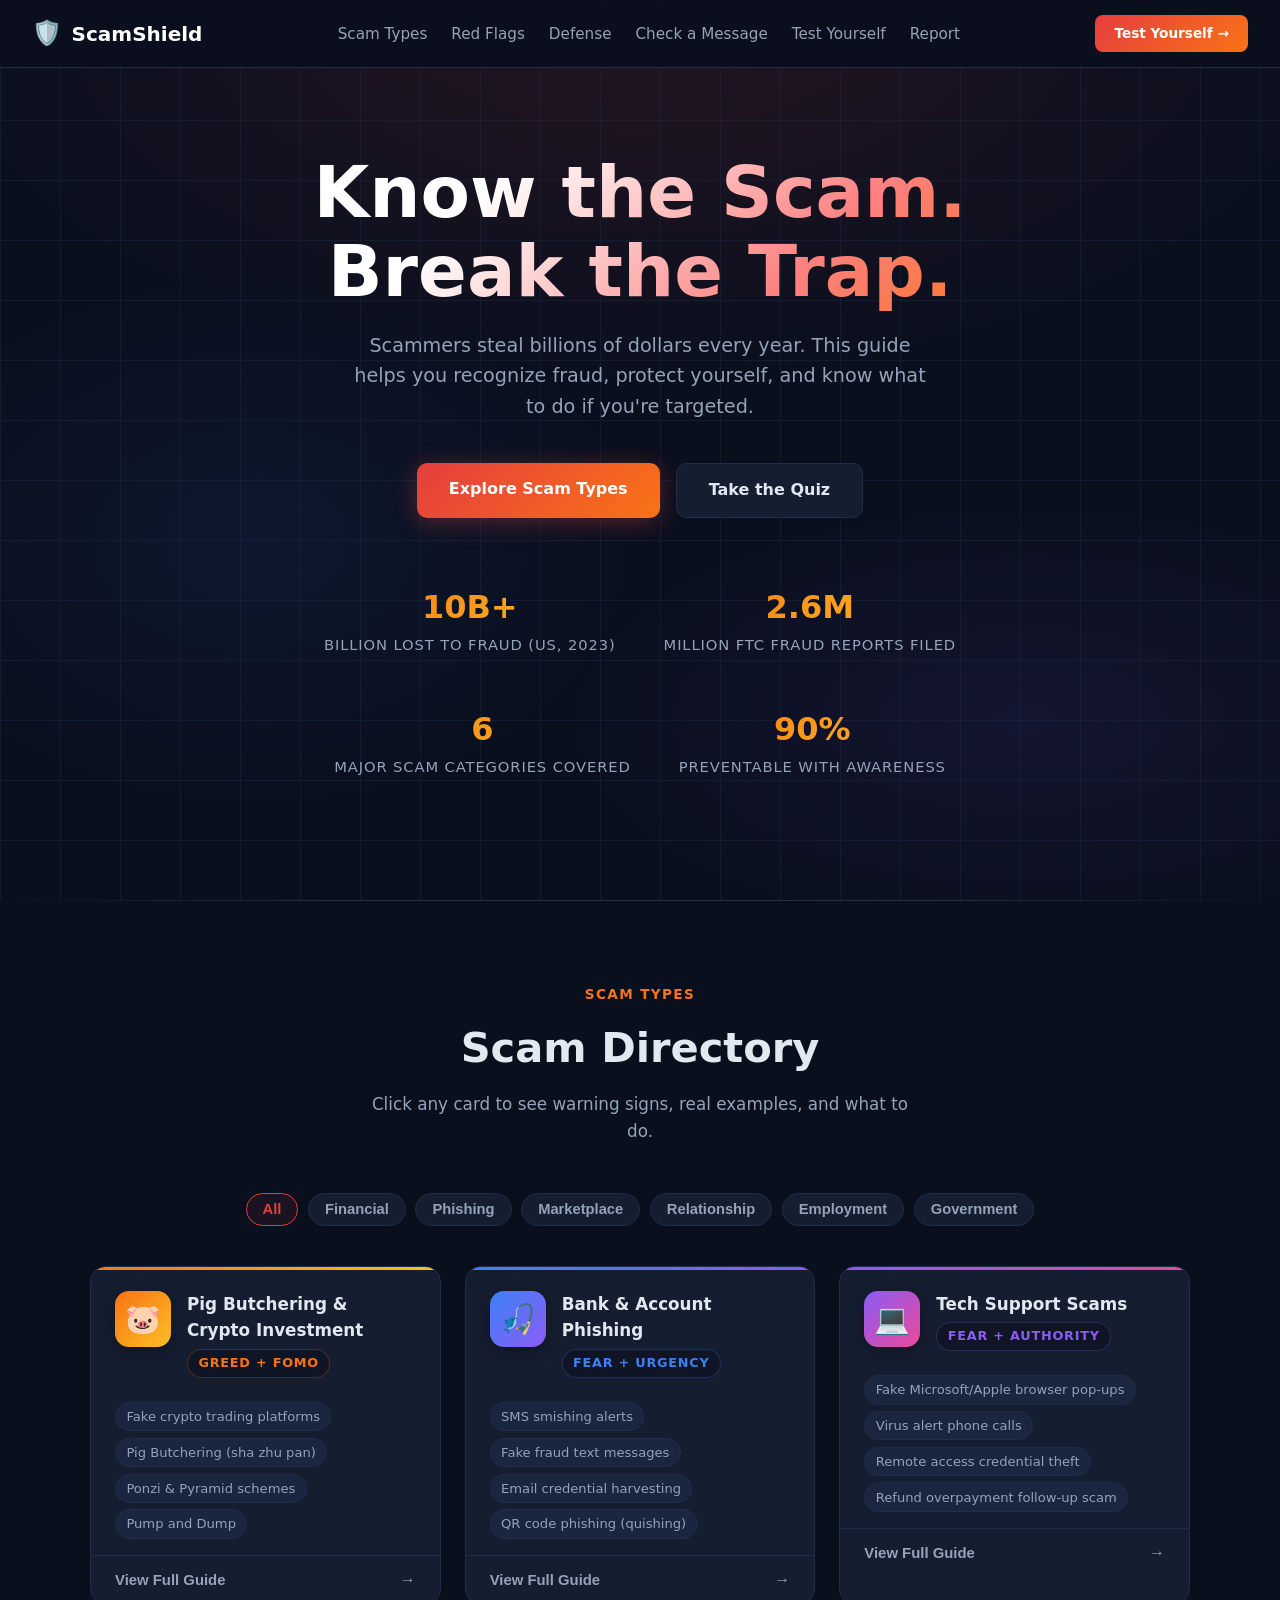
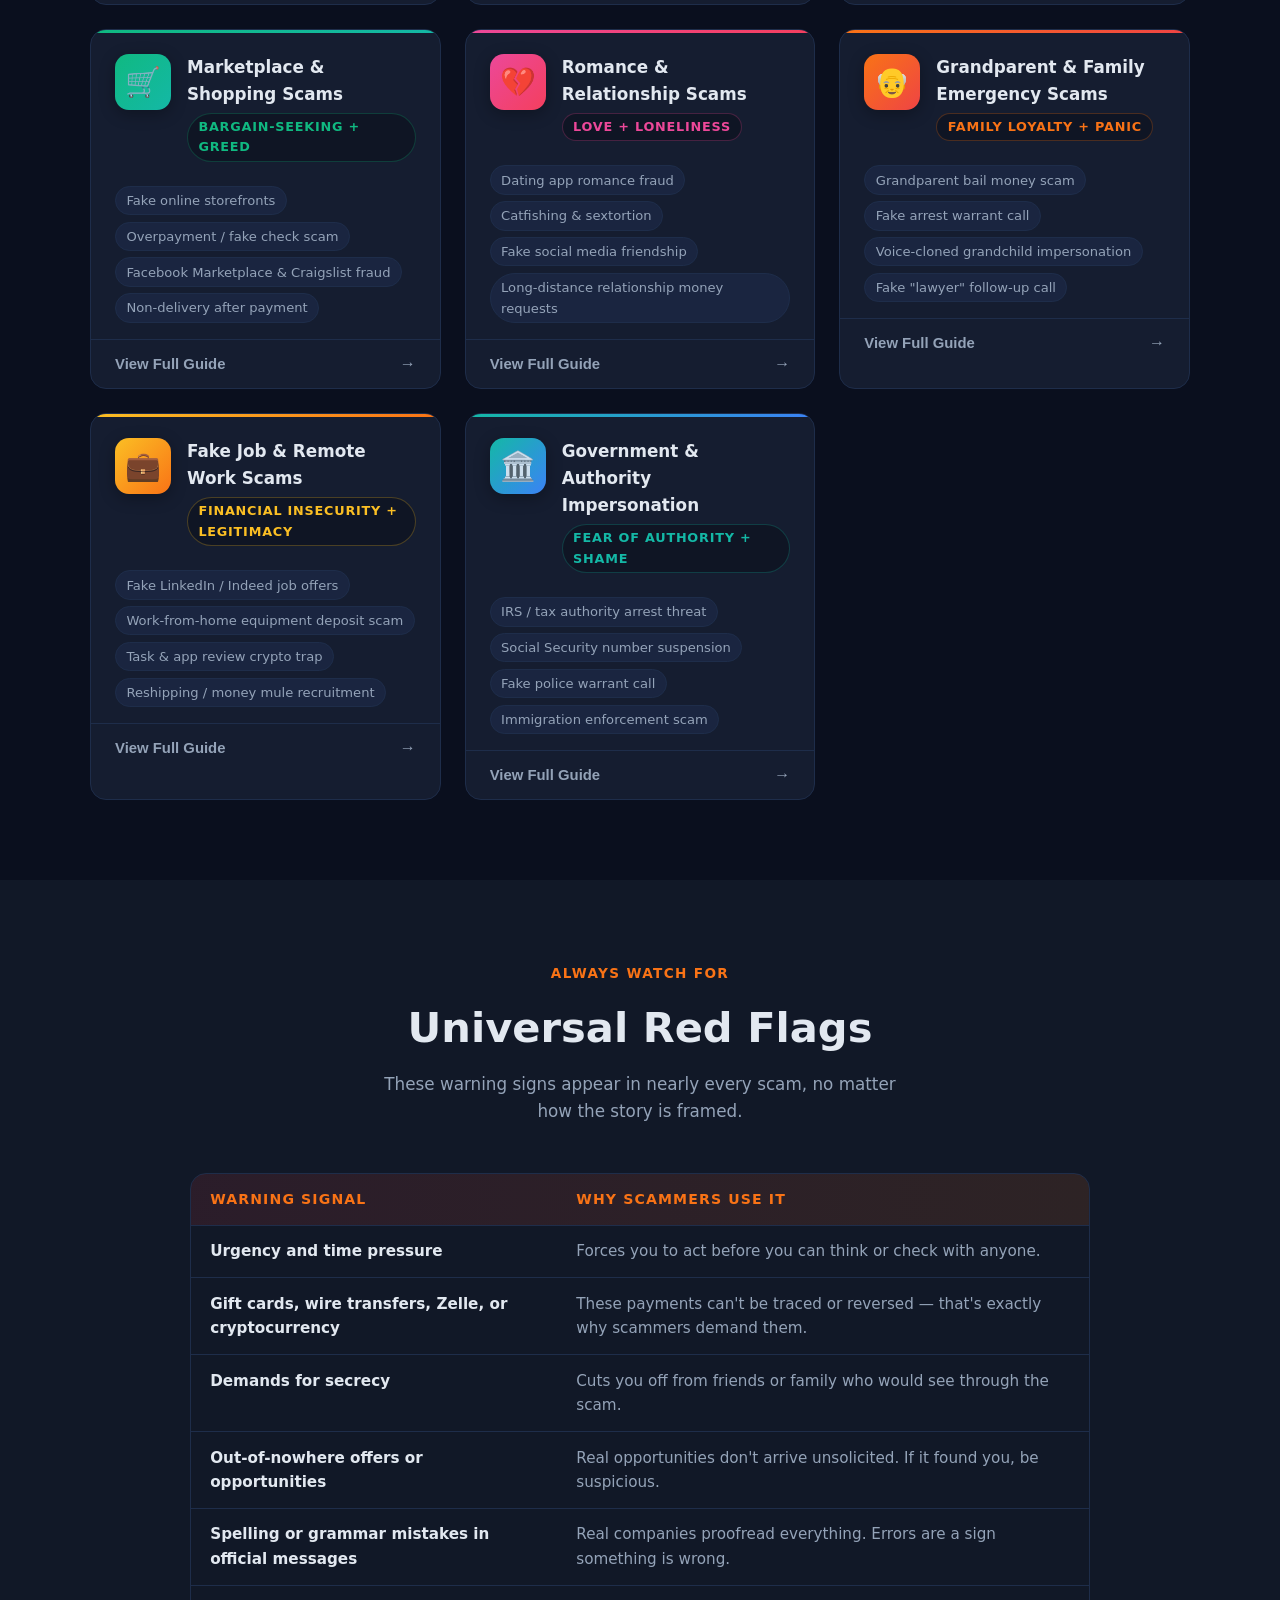
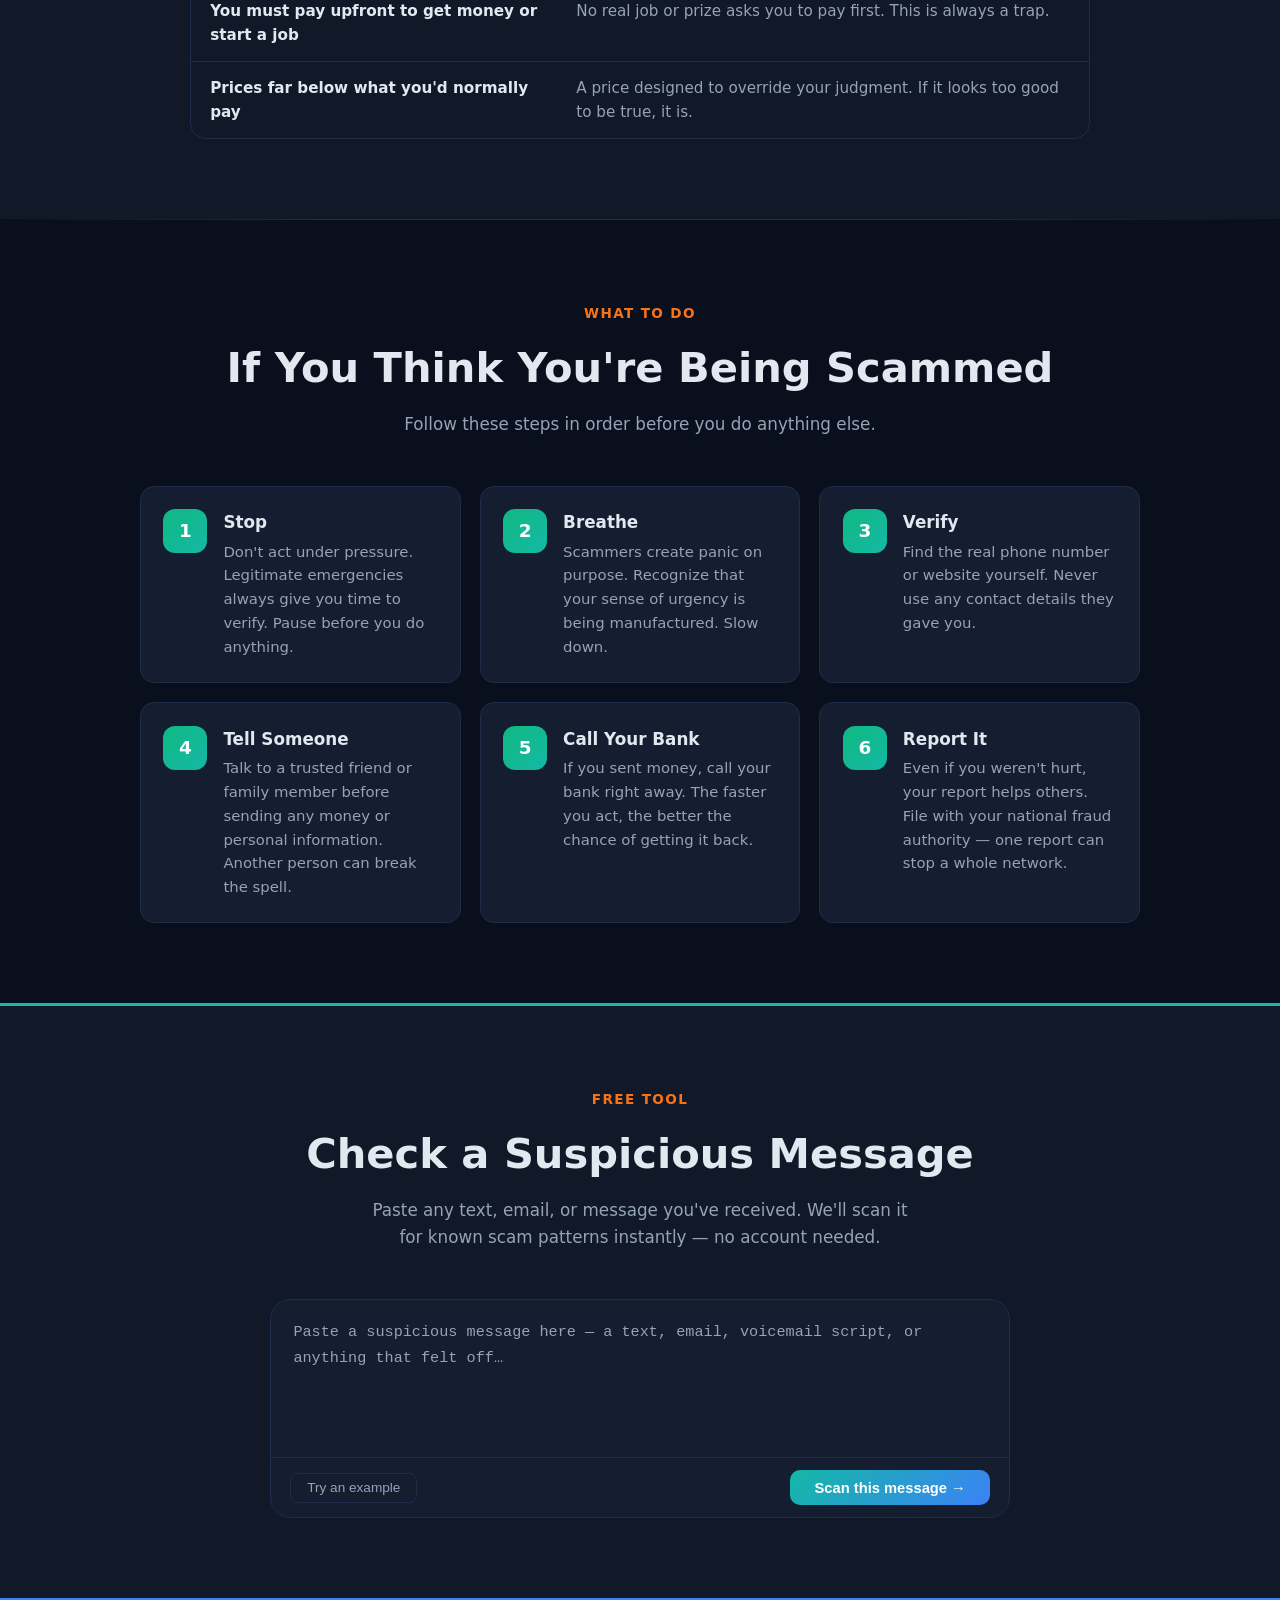
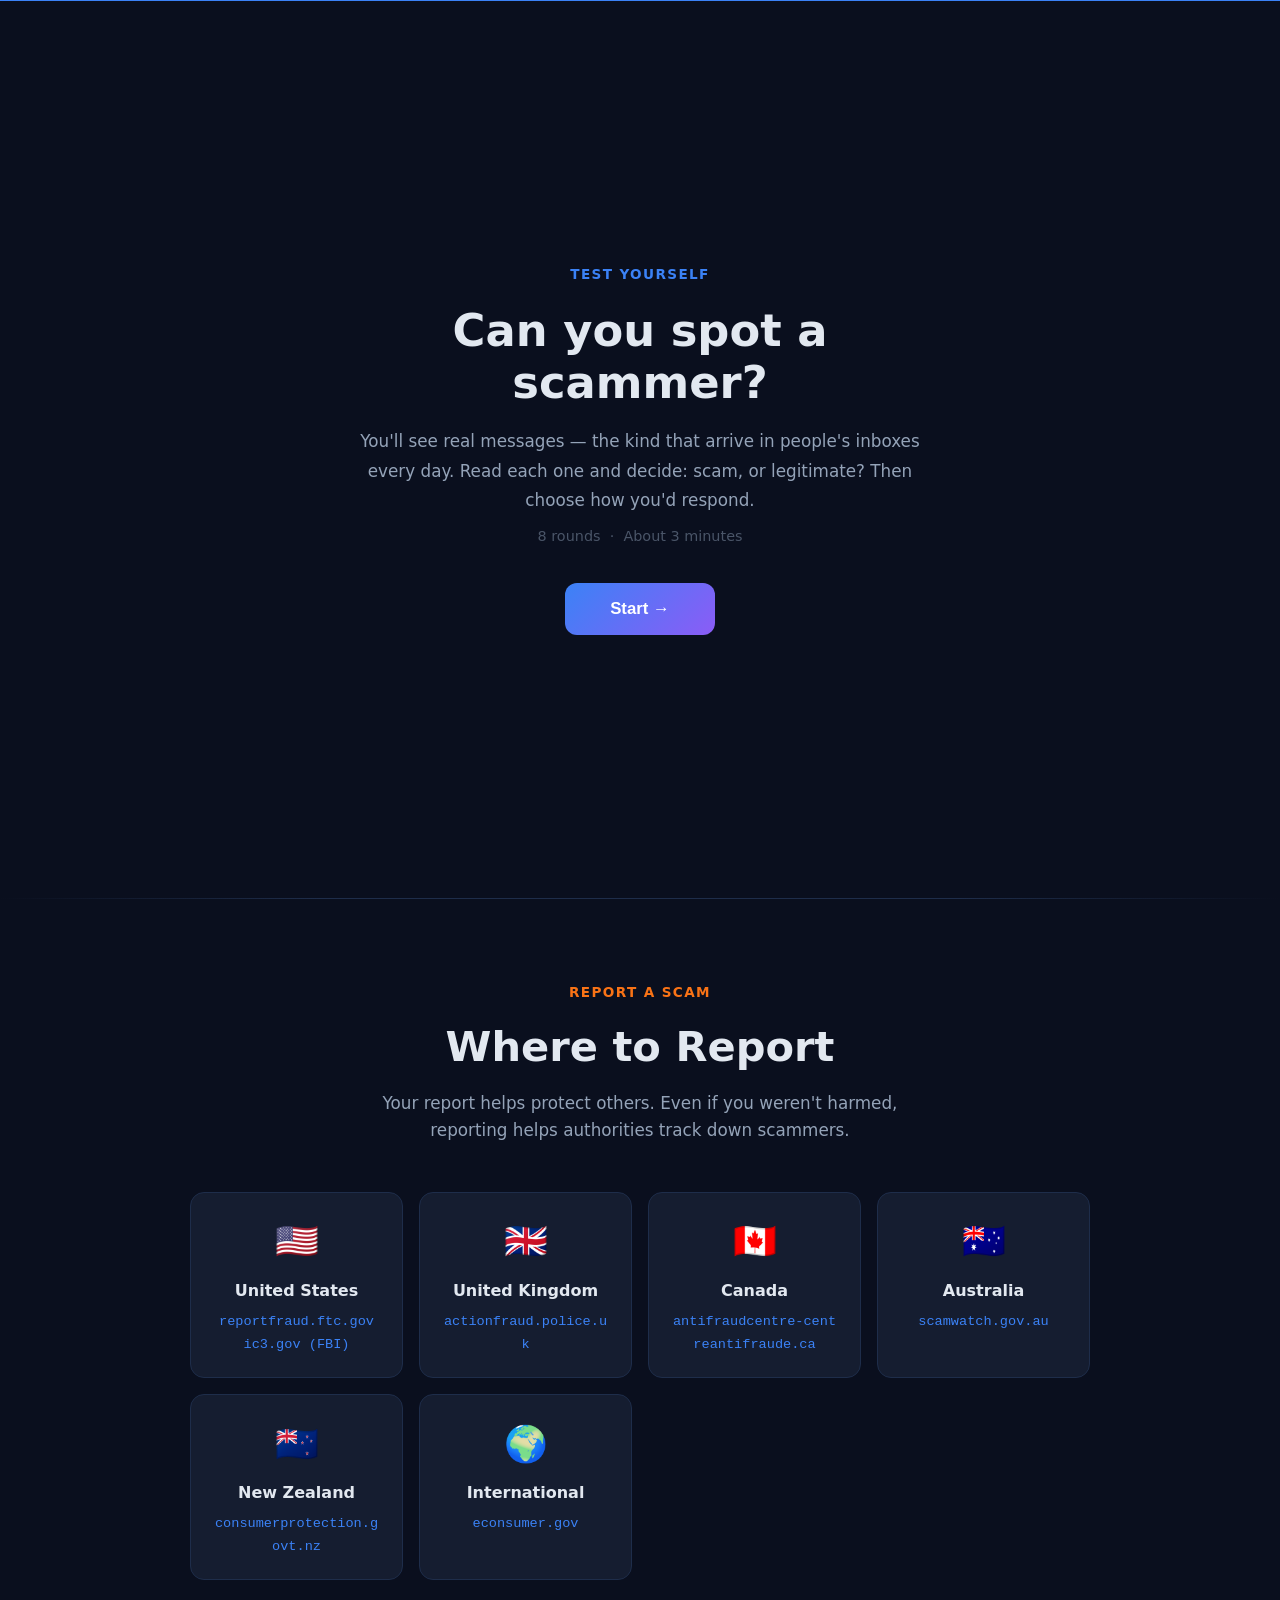
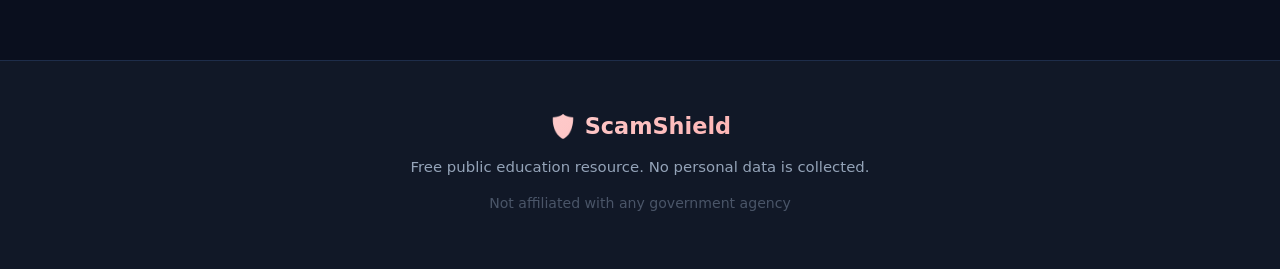
==== commit 9bf892d4: "Added new features" ====
--- a/index.html
+++ b/index.html
@@ -444,6 +444,107 @@
   }
   .fade-in.visible { opacity: 1; transform: translateY(0); }
 
+  /* ── Message Checker ── */
+  #checker {
+    background: var(--navy2);
+    border-top: 3px solid var(--teal);
+    padding: 5rem 2rem;
+  }
+  .checker-shell { max-width: 740px; margin: 0 auto; }
+
+  .checker-input-card {
+    background: var(--card); border: 1px solid var(--border);
+    border-radius: 20px; overflow: hidden;
+  }
+  .checker-textarea {
+    width: 100%; min-height: 150px;
+    background: transparent; border: none; outline: none;
+    padding: 1.3rem 1.4rem; color: var(--text);
+    font-size: .95rem; font-family: 'Courier New', monospace;
+    line-height: 1.7; resize: none;
+  }
+  .checker-textarea::placeholder { color: var(--muted); font-family: inherit; }
+  .checker-toolbar {
+    padding: .75rem 1.2rem; border-top: 1px solid var(--border);
+    display: flex; align-items: center; justify-content: space-between; gap: 1rem;
+  }
+  .checker-example-btn {
+    background: none; border: 1px solid var(--border); color: var(--muted);
+    padding: .4rem 1rem; border-radius: 8px; font-size: .85rem;
+    cursor: pointer; transition: border-color .2s, color .2s;
+  }
+  .checker-example-btn:hover { border-color: var(--muted); color: var(--text); }
+  .checker-run-btn {
+    background: linear-gradient(135deg, var(--teal), var(--blue));
+    color: #fff; border: none; padding: .6rem 1.5rem; border-radius: 10px;
+    font-size: .92rem; font-weight: 700; cursor: pointer; transition: opacity .2s;
+  }
+  .checker-run-btn:hover { opacity: .85; }
+
+  /* results */
+  .checker-results { margin-top: 1.4rem; display: none; }
+  .checker-results.show { display: block; }
+
+  .checker-risk-row {
+    display: flex; align-items: center; gap: 1rem;
+    background: var(--card); border: 1px solid var(--border);
+    border-radius: 14px; padding: 1.1rem 1.4rem; margin-bottom: 1.2rem;
+  }
+  .risk-pill {
+    padding: .38rem 1rem; border-radius: 50px; flex-shrink: 0;
+    font-size: .8rem; font-weight: 800; text-transform: uppercase; letter-spacing: .07em;
+  }
+  .risk-pill.safe       { background: rgba(16,185,129,.14); color: var(--green);  border: 1px solid rgba(16,185,129,.3); }
+  .risk-pill.suspicious { background: rgba(251,191,36,.12); color: var(--yellow); border: 1px solid rgba(251,191,36,.3); }
+  .risk-pill.likely     { background: rgba(249,115,22,.12); color: var(--orange); border: 1px solid rgba(249,115,22,.3); }
+  .risk-pill.definite   { background: rgba(229,62,62,.12);  color: var(--red);    border: 1px solid rgba(229,62,62,.3);  }
+
+  .risk-text strong { display: block; font-size: 1rem; font-weight: 700; margin-bottom: .15rem; }
+  .risk-text span   { font-size: .9rem; color: var(--muted); }
+
+  .checker-msg-box {
+    background: var(--navy); border: 1px solid var(--border);
+    border-radius: 14px; padding: 1.2rem 1.4rem;
+    font-size: .92rem; font-family: 'Courier New', monospace;
+    line-height: 1.8; white-space: pre-wrap; word-break: break-word;
+    margin-bottom: 1.2rem; max-height: 320px; overflow-y: auto;
+  }
+
+  /* inline highlights */
+  .flag-mark {
+    border-radius: 3px; padding: 1px 2px; cursor: default;
+  }
+  .flag-urgency   { background: rgba(251,191,36,.22);  color: #fcd34d; border-bottom: 2px solid #fbbf24; }
+  .flag-payment   { background: rgba(229,62,62,.2);    color: #fca5a5; border-bottom: 2px solid #ef4444; }
+  .flag-threat    { background: rgba(229,62,62,.2);    color: #fca5a5; border-bottom: 2px solid #ef4444; }
+  .flag-authority { background: rgba(139,92,246,.2);   color: #c4b5fd; border-bottom: 2px solid #a78bfa; }
+  .flag-prize     { background: rgba(251,191,36,.2);   color: #fcd34d; border-bottom: 2px solid #fbbf24; }
+  .flag-secrecy   { background: rgba(229,62,62,.2);    color: #fca5a5; border-bottom: 2px solid #ef4444; }
+  .flag-personal  { background: rgba(229,62,62,.2);    color: #fca5a5; border-bottom: 2px solid #ef4444; }
+  .flag-tgtbt     { background: rgba(249,115,22,.2);   color: #fdba74; border-bottom: 2px solid #f97316; }
+  .flag-link      { background: rgba(249,115,22,.2);   color: #fdba74; border-bottom: 2px solid #f97316; }
+  .flag-cta       { background: rgba(251,191,36,.15);  color: #fcd34d; border-bottom: 2px solid #fbbf24; }
+
+  /* flag list */
+  .checker-flag-list { display: flex; flex-direction: column; gap: .6rem; }
+  .checker-flag-row {
+    display: flex; align-items: flex-start; gap: .8rem;
+    background: var(--card); border: 1px solid var(--border);
+    border-radius: 10px; padding: .75rem 1rem;
+  }
+  .flag-dot {
+    width: 10px; height: 10px; border-radius: 50%;
+    flex-shrink: 0; margin-top: .3rem;
+  }
+  .dot-urgency, .dot-prize, .dot-cta  { background: var(--yellow); }
+  .dot-payment, .dot-threat, .dot-secrecy, .dot-personal { background: var(--red); }
+  .dot-authority { background: var(--purple); }
+  .dot-tgtbt, .dot-link { background: var(--orange); }
+  .dot-safe { background: var(--green); }
+
+  .flag-row-label { font-size: .92rem; font-weight: 700; color: var(--text); }
+  .flag-row-matches { font-size: .83rem; color: var(--muted); margin-top: .15rem; font-family: monospace; }
+
   /* ── Scam-or-Not Game ── */
   #quiz {
     background: var(--navy);
@@ -790,6 +891,7 @@
     <li><a href="#scams">Scam Types</a></li>
     <li><a href="#universal">Red Flags</a></li>
     <li><a href="#defense">Defense</a></li>
+    <li><a href="#checker">Check a Message</a></li>
     <li><a href="#quiz">Test Yourself</a></li>
     <li><a href="#report">Report</a></li>
   </ul>
@@ -879,6 +981,38 @@
   <div class="protocol-grid fade-in" id="protocolGrid"></div>
 </section>
 
+<!-- MESSAGE CHECKER -->
+<section id="checker">
+  <div class="section-header fade-in">
+    <div class="section-tag">Free Tool</div>
+    <h2>Check a Suspicious Message</h2>
+    <p>Paste any text, email, or message you've received. We'll scan it for known scam patterns instantly — no account needed.</p>
+  </div>
+
+  <div class="checker-shell fade-in">
+    <div class="checker-input-card">
+      <textarea class="checker-textarea" id="checkerInput"
+        placeholder="Paste a suspicious message here — a text, email, voicemail script, or anything that felt off…"></textarea>
+      <div class="checker-toolbar">
+        <button class="checker-example-btn" onclick="loadCheckerExample()">Try an example</button>
+        <button class="checker-run-btn" onclick="runChecker()">Scan this message →</button>
+      </div>
+    </div>
+
+    <div class="checker-results" id="checkerResults">
+      <div class="checker-risk-row">
+        <span class="risk-pill" id="checkerPill"></span>
+        <div class="risk-text">
+          <strong id="checkerRiskTitle"></strong>
+          <span id="checkerRiskSub"></span>
+        </div>
+      </div>
+      <div class="checker-msg-box" id="checkerMsgBox"></div>
+      <div class="checker-flag-list" id="checkerFlagList"></div>
+    </div>
+  </div>
+</section>
+
 <!-- SCAM OR NOT GAME -->
 <section id="quiz">
 
@@ -1937,6 +2071,174 @@
   if (e.key === 'Escape') closeScamDetail();
 });
 
+// ─────────────────── MESSAGE CHECKER ───────────────────
+
+const SCAN_PATTERNS = [
+  {
+    id: 'urgency', weight: 1,
+    label: 'Urgency and time pressure',
+    source: '\\b(act\\s+now|immediately|urgent(ly)?|expires?|expiring|limited\\s+time|final\\s+notice|last\\s+chance|today\\s+only|within\\s+\\d+\\s+hours?|within\\s+\\d+\\s+minutes?|respond\\s+immediately|time[- ]sensitive|don\'?t\\s+delay|don\'?t\\s+wait|right\\s+now|as\\s+soon\\s+as\\s+possible|asap|no\\s+later\\s+than)\\b',
+  },
+  {
+    id: 'payment', weight: 2,
+    label: 'Untraceable payment method',
+    source: '\\b(gift\\s+card|wire\\s+transfer|western\\s+union|moneygram|zelle|bitcoin|crypto(currency)?|ethereum|usdt|tether|cash\\s+app|prepaid\\s+(card|debit)|money\\s+order|send\\s+cash|wire\\s+funds|google\\s+play\\s+card|itunes\\s+card|steam\\s+card)\\b',
+  },
+  {
+    id: 'authority', weight: 1.5,
+    label: 'Government or company impersonation',
+    source: '\\b(internal\\s+revenue\\s+service|irs|social\\s+security\\s+administration|ssa|medicare|medicaid|department\\s+of\\s+homeland|fbi|federal\\s+bureau|customs\\s+and\\s+border|microsoft\\s+support|apple\\s+support|amazon\\s+security|paypal\\s+team|bank\\s+of\\s+america|wells\\s+fargo|chase\\s+bank)\\b',
+  },
+  {
+    id: 'threat', weight: 2,
+    label: 'Threat or scare tactic',
+    source: '\\b(arrest(ed)?|arrest\\s+warrant|federal\\s+warrant|suspend(ed|ing)?|terminat(ed|ing)?|account\\s+(blocked|frozen|closed)|legal\\s+action|lawsuit|law\\s+enforcement|prosecut(e|ion)|deportation|criminal\\s+charges?|your\\s+files\\s+will\\s+be\\s+deleted|data\\s+will\\s+be\\s+erased)\\b',
+  },
+  {
+    id: 'prize', weight: 1.5,
+    label: 'Fake prize or reward',
+    source: '\\b(you\'?ve\\s+won|you\\s+have\\s+(won|been\\s+selected|been\\s+chosen)|winner|lottery|jackpot|congratulations|claim\\s+your\\s+(prize|reward|gift|winnings)|eligible\\s+for\\s+a\\s+(prize|reward|gift))\\b',
+  },
+  {
+    id: 'secrecy', weight: 2.5,
+    label: 'Demand for secrecy',
+    source: '\\b(don\'?t\\s+tell|keep\\s+(this\\s+)?secret|do\\s+not\\s+mention|confidential|between\\s+us|tell\\s+no\\s+one|do\\s+not\\s+discuss|don\'?t\\s+contact)\\b',
+  },
+  {
+    id: 'personal', weight: 2,
+    label: 'Request for sensitive personal information',
+    source: '\\b(social\\s+security\\s+number|ssn|account\\s+number|routing\\s+number|date\\s+of\\s+birth|mother\'?s\\s+maiden|your\\s+password|pin\\s+(number|code)|verify\\s+your\\s+(account|identity|information)|confirm\\s+your\\s+(account|details|information|identity))\\b',
+  },
+  {
+    id: 'tgtbt', weight: 1.5,
+    label: 'Too-good-to-be-true offer',
+    source: '\\b(make\\s+\\$[\\d,]+|earn\\s+\\$[\\d,]+(\\/week|\\/month|\\/day)?|work\\s+from\\s+home.{0,20}earn|passive\\s+income|guaranteed\\s+(income|returns?|profit)|no\\s+experience\\s+needed|financial\\s+freedom)\\b',
+  },
+  {
+    id: 'link', weight: 1.5,
+    label: 'Suspicious or shortened link',
+    source: 'https?:\\/\\/[^\\s]*\\.(xyz|tk|ml|ga|cf|click|top|pw|cc|gq)[^\\s]*|\\bbit\\.ly\\/\\S+|tinyurl\\.com\\/\\S+|rb\\.gy\\/\\S+|cutt\\.ly\\/\\S+',
+  },
+  {
+    id: 'cta', weight: 0.5,
+    label: 'Suspicious call to action',
+    source: '\\b(click\\s+here|call\\s+us\\s+now|call\\s+immediately|press\\s+1|call\\s+(us\\s+)?back\\s+immediately|call\\s+this\\s+number|do\\s+not\\s+ignore|do\\s+not\\s+delete\\s+this)\\b',
+  },
+];
+
+const CHECKER_EXAMPLES = [
+  `[Bank Alert] Unusual activity detected on your account ending in 4821. Your debit card has been temporarily suspended. Verify your identity immediately at: bit.ly/secure-bank-verify — or call us back at 1-888-555-0198. You must respond within 2 hours to avoid permanent account closure.`,
+  `This is the IRS. Our records show you owe $3,241 in unpaid federal taxes. A federal arrest warrant has been issued in your name. Call immediately at 1-800-555-0147 to prevent law enforcement from coming to your home. Do not ignore this final notice — call now.`,
+  `Congratulations! You've been selected as our lucky winner for a $500 Amazon gift card. Claim your prize by clicking here: bit.ly/amz-prize before this offer expires today. Act now — limited time only!`,
+];
+let checkerExampleIdx = 0;
+
+function loadCheckerExample() {
+  document.getElementById('checkerInput').value = CHECKER_EXAMPLES[checkerExampleIdx % CHECKER_EXAMPLES.length];
+  checkerExampleIdx++;
+  document.getElementById('checkerResults').classList.remove('show');
+}
+
+function runChecker() {
+  const text = document.getElementById('checkerInput').value.trim();
+  if (!text) return;
+
+  const { highlightedHtml, flagGroups, riskLevel, totalMatches } = analyzeMessage(text);
+
+  // Risk pill
+  const riskCopy = {
+    safe:       { label: 'Looks Safe',   title: 'No major red flags found.',          sub: 'This message doesn\'t match common scam patterns. Trust your instincts — if something still feels off, don\'t engage.' },
+    suspicious: { label: 'Suspicious',   title: 'One or two things stand out.',       sub: 'Could be legitimate, but worth a closer look before you respond or click anything.' },
+    likely:     { label: 'Likely a Scam', title: 'Multiple red flags detected.',      sub: 'This message closely matches known scam patterns. Do not click links, call back, or send money.' },
+    definite:   { label: 'It\'s a Scam', title: 'Clear signs of fraud.',              sub: 'This is a textbook scam. Do not respond, click anything, or provide any information.' },
+  };
+
+  const pill = document.getElementById('checkerPill');
+  pill.className = `risk-pill ${riskLevel}`;
+  pill.textContent = riskCopy[riskLevel].label;
+
+  document.getElementById('checkerRiskTitle').textContent = riskCopy[riskLevel].title;
+  document.getElementById('checkerRiskSub').textContent   =
+    totalMatches > 0
+      ? `${totalMatches} red flag${totalMatches !== 1 ? 's' : ''} highlighted below. ${riskCopy[riskLevel].sub}`
+      : riskCopy[riskLevel].sub;
+
+  document.getElementById('checkerMsgBox').innerHTML = highlightedHtml;
+
+  // Flag list
+  const list = document.getElementById('checkerFlagList');
+  list.innerHTML = '';
+  if (flagGroups.length === 0) {
+    list.innerHTML = `<div class="checker-flag-row"><div class="flag-dot dot-safe"></div><div><div class="flag-row-label">No red flags found</div><div class="flag-row-matches">Nothing in this message matched known scam patterns.</div></div></div>`;
+  } else {
+    flagGroups.forEach(g => {
+      const row = document.createElement('div');
+      row.className = 'checker-flag-row';
+      row.innerHTML = `
+        <div class="flag-dot dot-${g.id}"></div>
+        <div>
+          <div class="flag-row-label">${g.label}</div>
+          <div class="flag-row-matches">Found: ${g.matches.map(m => `"${escapeHtml(m)}"`).join(' · ')}</div>
+        </div>`;
+      list.appendChild(row);
+    });
+  }
+
+  document.getElementById('checkerResults').classList.add('show');
+  document.getElementById('checkerResults').scrollIntoView({ behavior: 'smooth', block: 'nearest' });
+}
+
+function analyzeMessage(text) {
+  const allMatches = [];
+
+  SCAN_PATTERNS.forEach(p => {
+    const rx = new RegExp(p.source, 'gi');
+    let m;
+    while ((m = rx.exec(text)) !== null) {
+      allMatches.push({ start: m.index, end: m.index + m[0].length, text: m[0], id: p.id, label: p.label, weight: p.weight });
+    }
+  });
+
+  // Sort by start position, prefer heavier matches on ties
+  allMatches.sort((a, b) => a.start - b.start || b.weight - a.weight);
+
+  // Drop overlapping matches (keep first/heaviest)
+  const kept = [];
+  let lastEnd = 0;
+  for (const m of allMatches) {
+    if (m.start >= lastEnd) { kept.push(m); lastEnd = m.end; }
+  }
+
+  // Build highlighted HTML
+  let html = '';
+  let pos = 0;
+  for (const m of kept) {
+    html += escapeHtml(text.slice(pos, m.start));
+    html += `<mark class="flag-mark flag-${m.id}" title="${escapeHtml(m.label)}">${escapeHtml(m.text)}</mark>`;
+    pos = m.end;
+  }
+  html += escapeHtml(text.slice(pos));
+
+  // Group by pattern id for the summary list
+  const groups = {};
+  for (const m of kept) {
+    if (!groups[m.id]) groups[m.id] = { id: m.id, label: m.label, weight: m.weight, matches: [] };
+    groups[m.id].matches.push(m.text);
+  }
+  const flagGroups = Object.values(groups).sort((a, b) => b.weight - a.weight);
+
+  // Risk level from total category weight
+  const totalWeight = flagGroups.reduce((acc, g) => acc + g.weight, 0);
+  const riskLevel = totalWeight === 0 ? 'safe' : totalWeight < 2 ? 'suspicious' : totalWeight < 5 ? 'likely' : 'definite';
+
+  return { highlightedHtml: html, flagGroups, riskLevel, totalMatches: kept.length };
+}
+
+// Ctrl/Cmd+Enter submits the checker
+document.getElementById('checkerInput').addEventListener('keydown', e => {
+  if (e.key === 'Enter' && (e.ctrlKey || e.metaKey)) { e.preventDefault(); runChecker(); }
+});
+
 // ─────────────────── INIT ───────────────────
 buildCards('all');
 startGame();
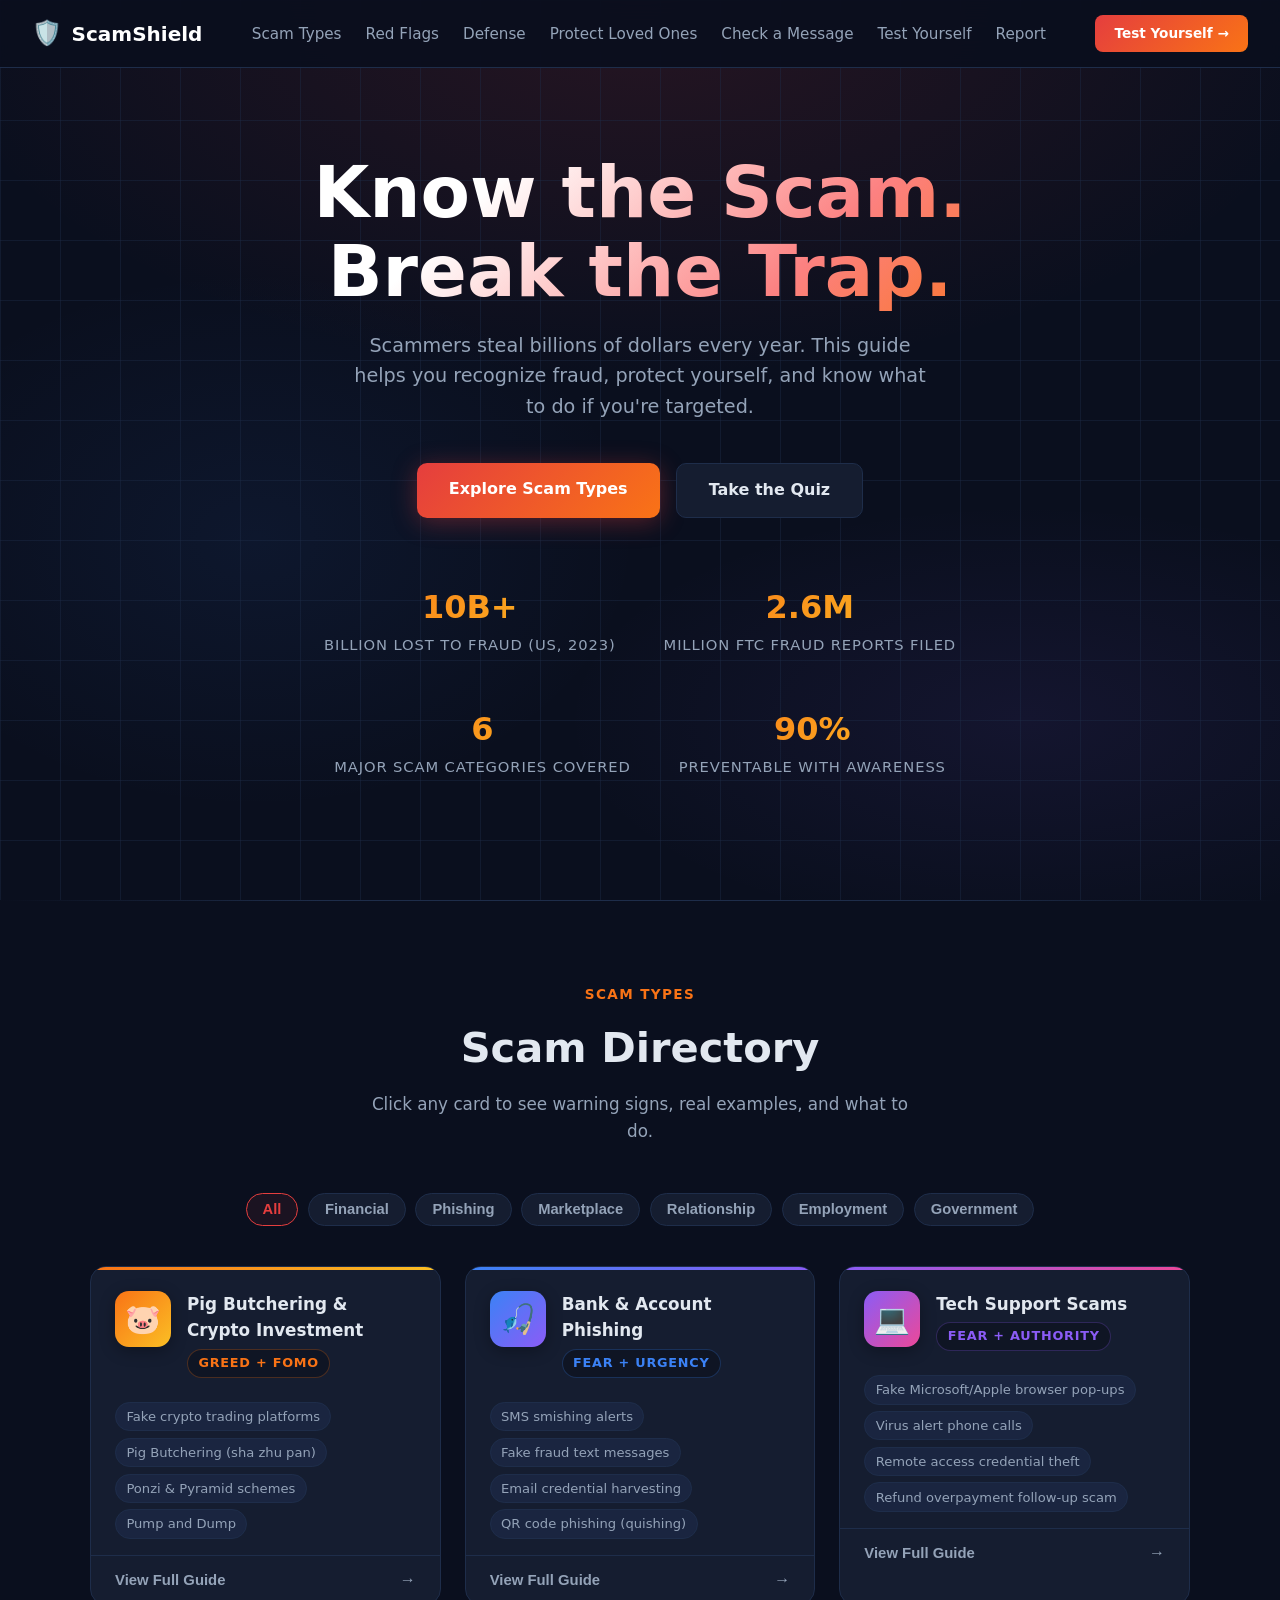
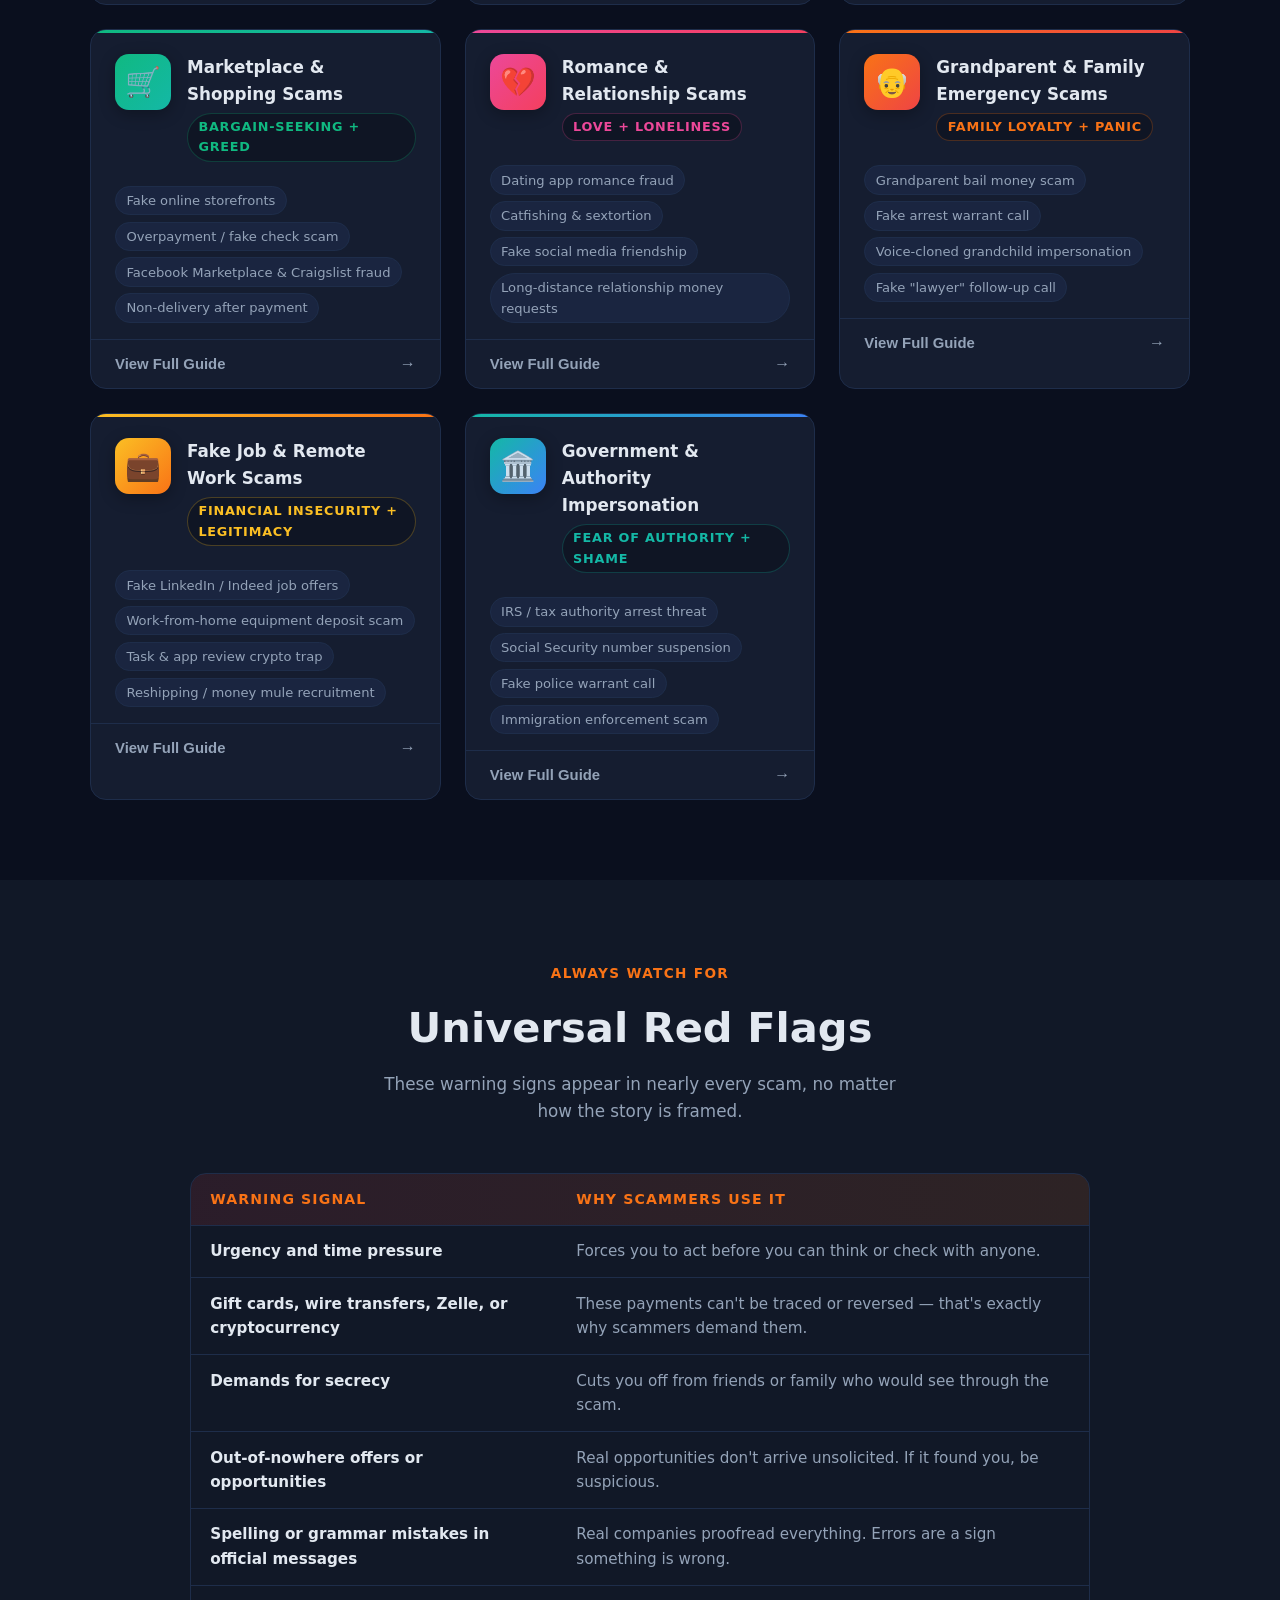
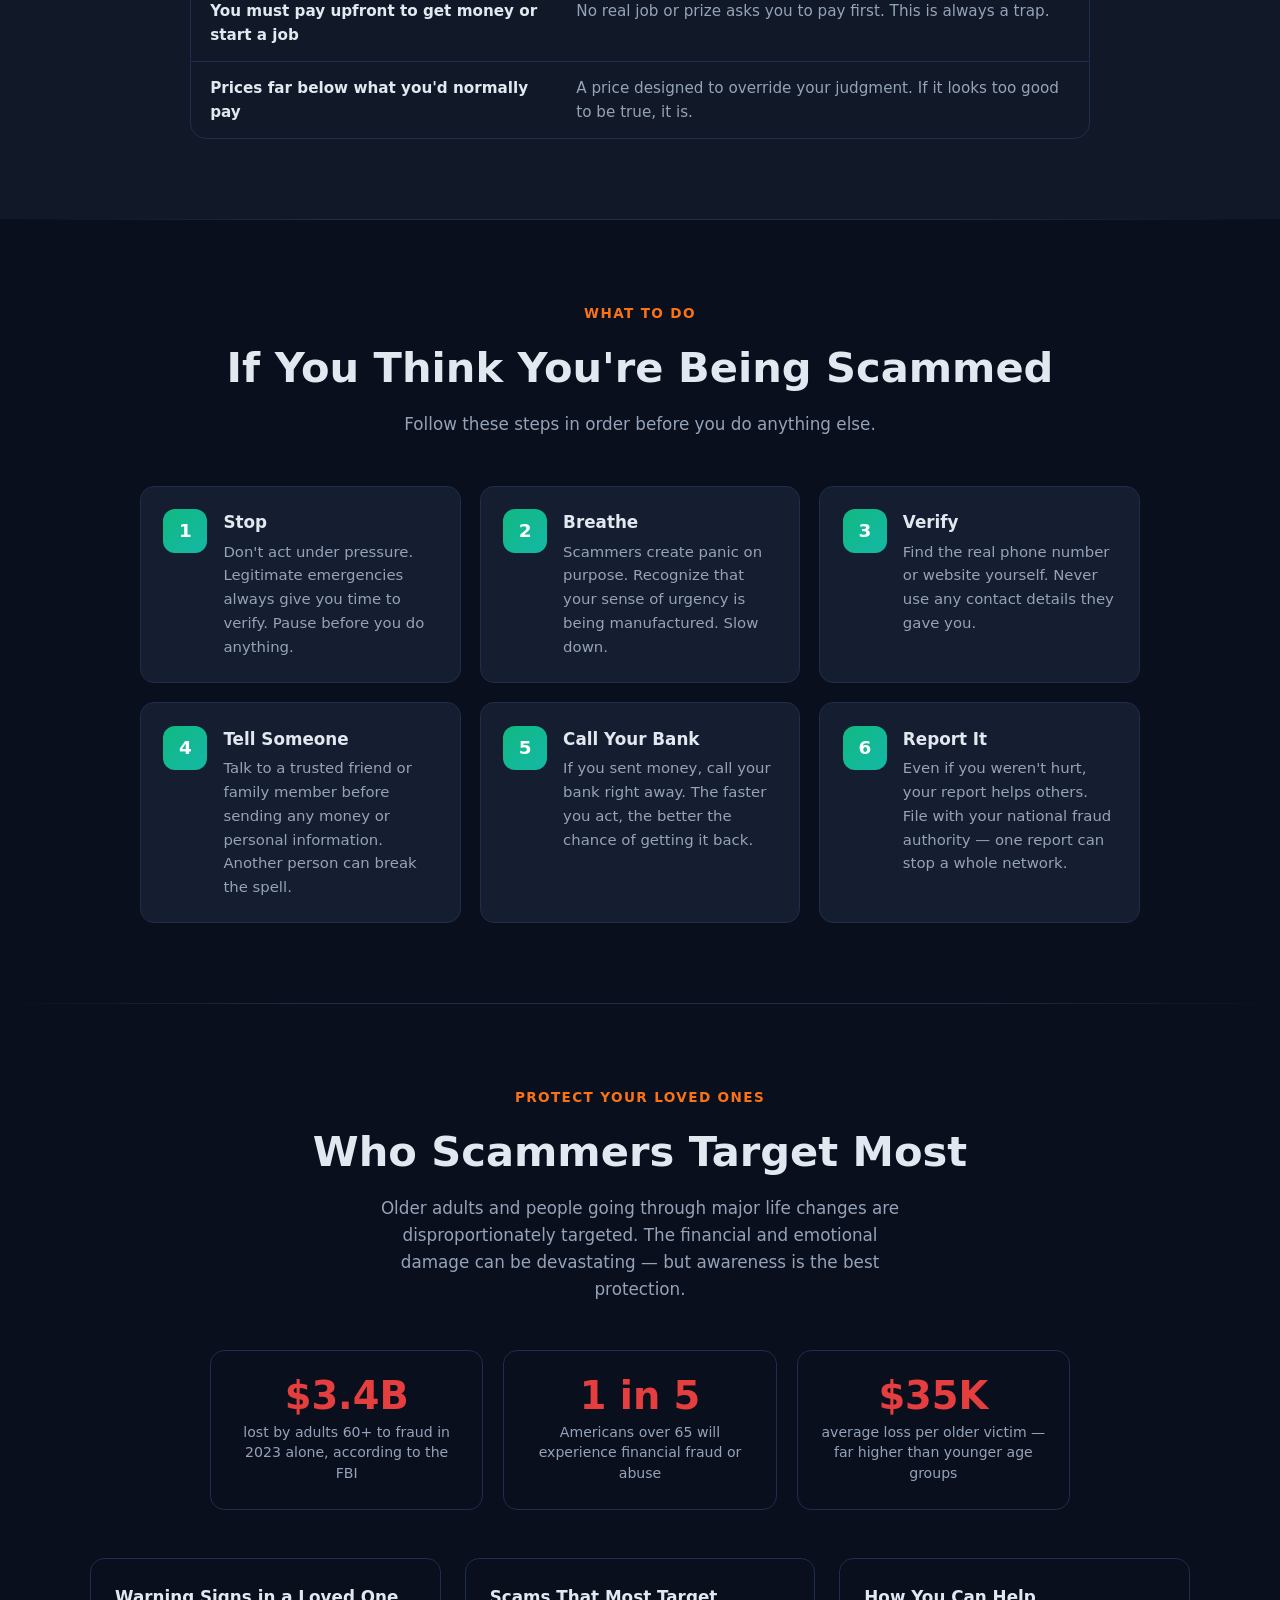
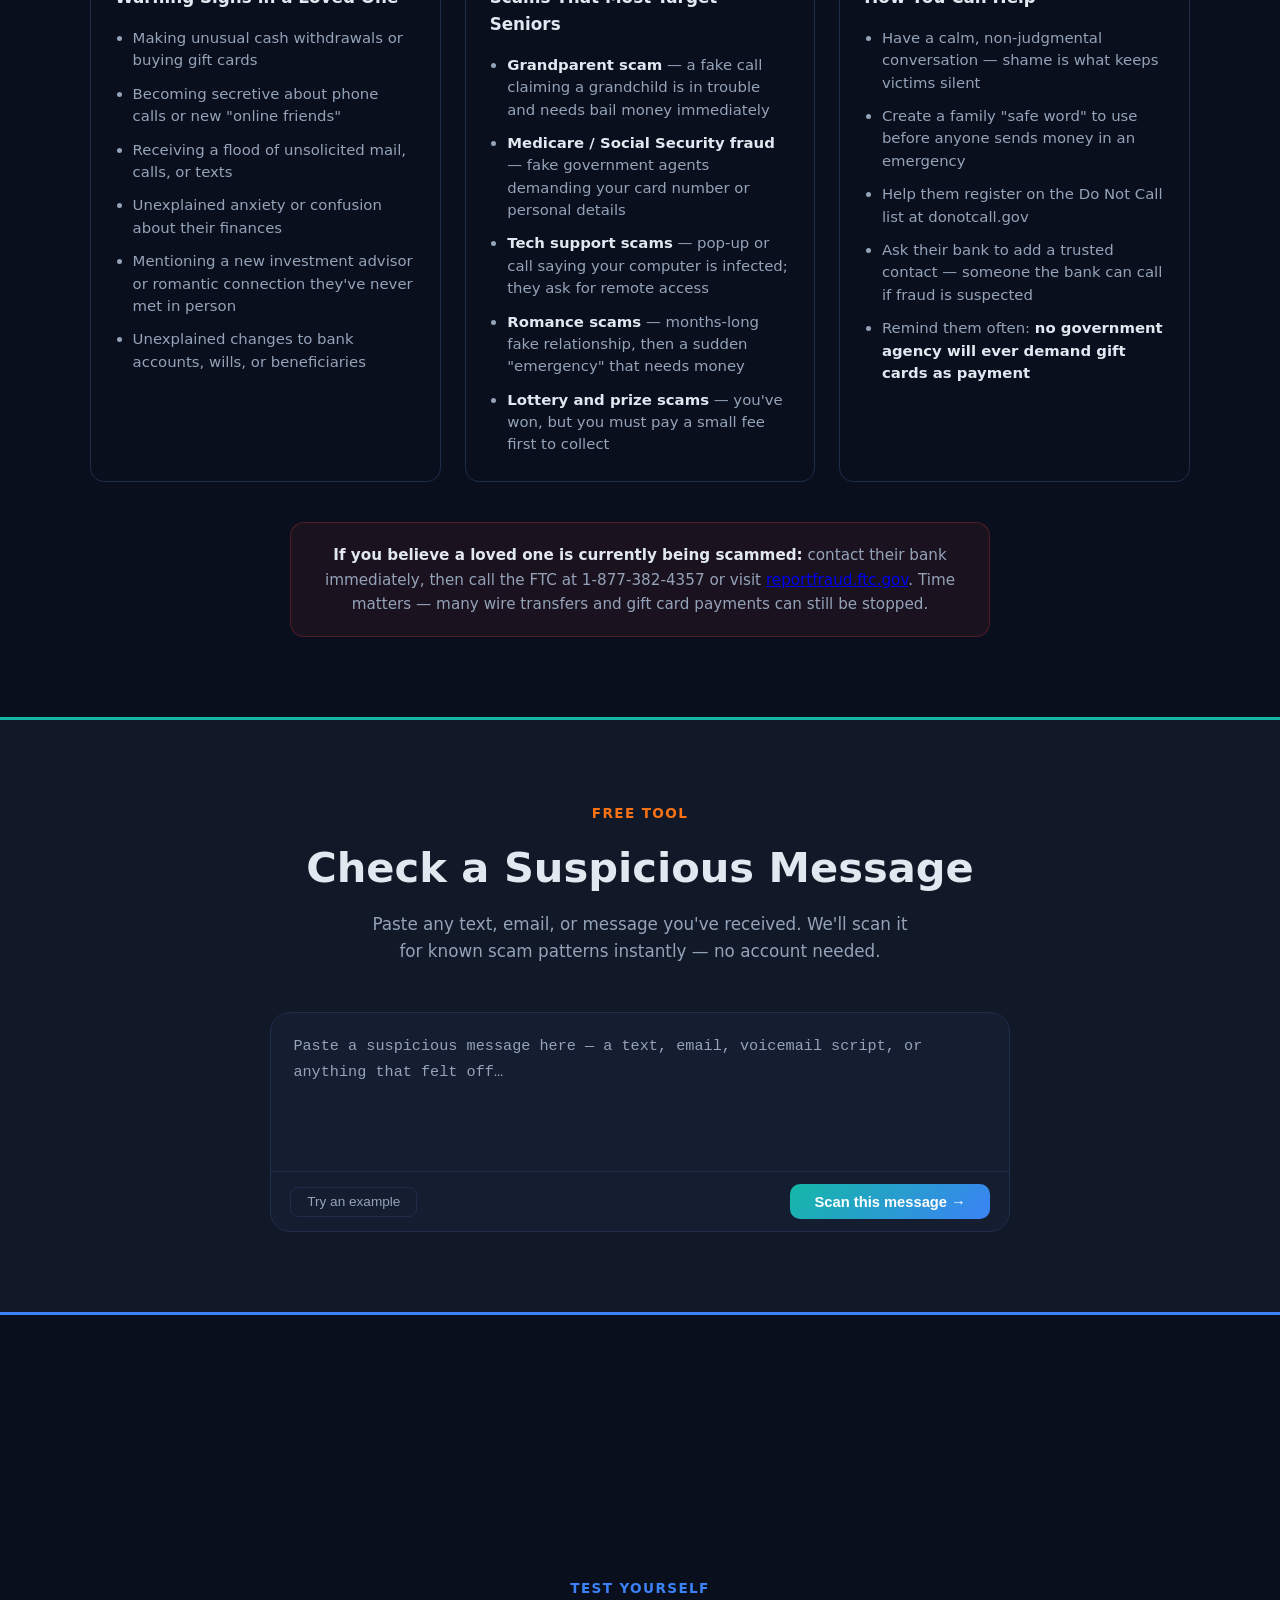
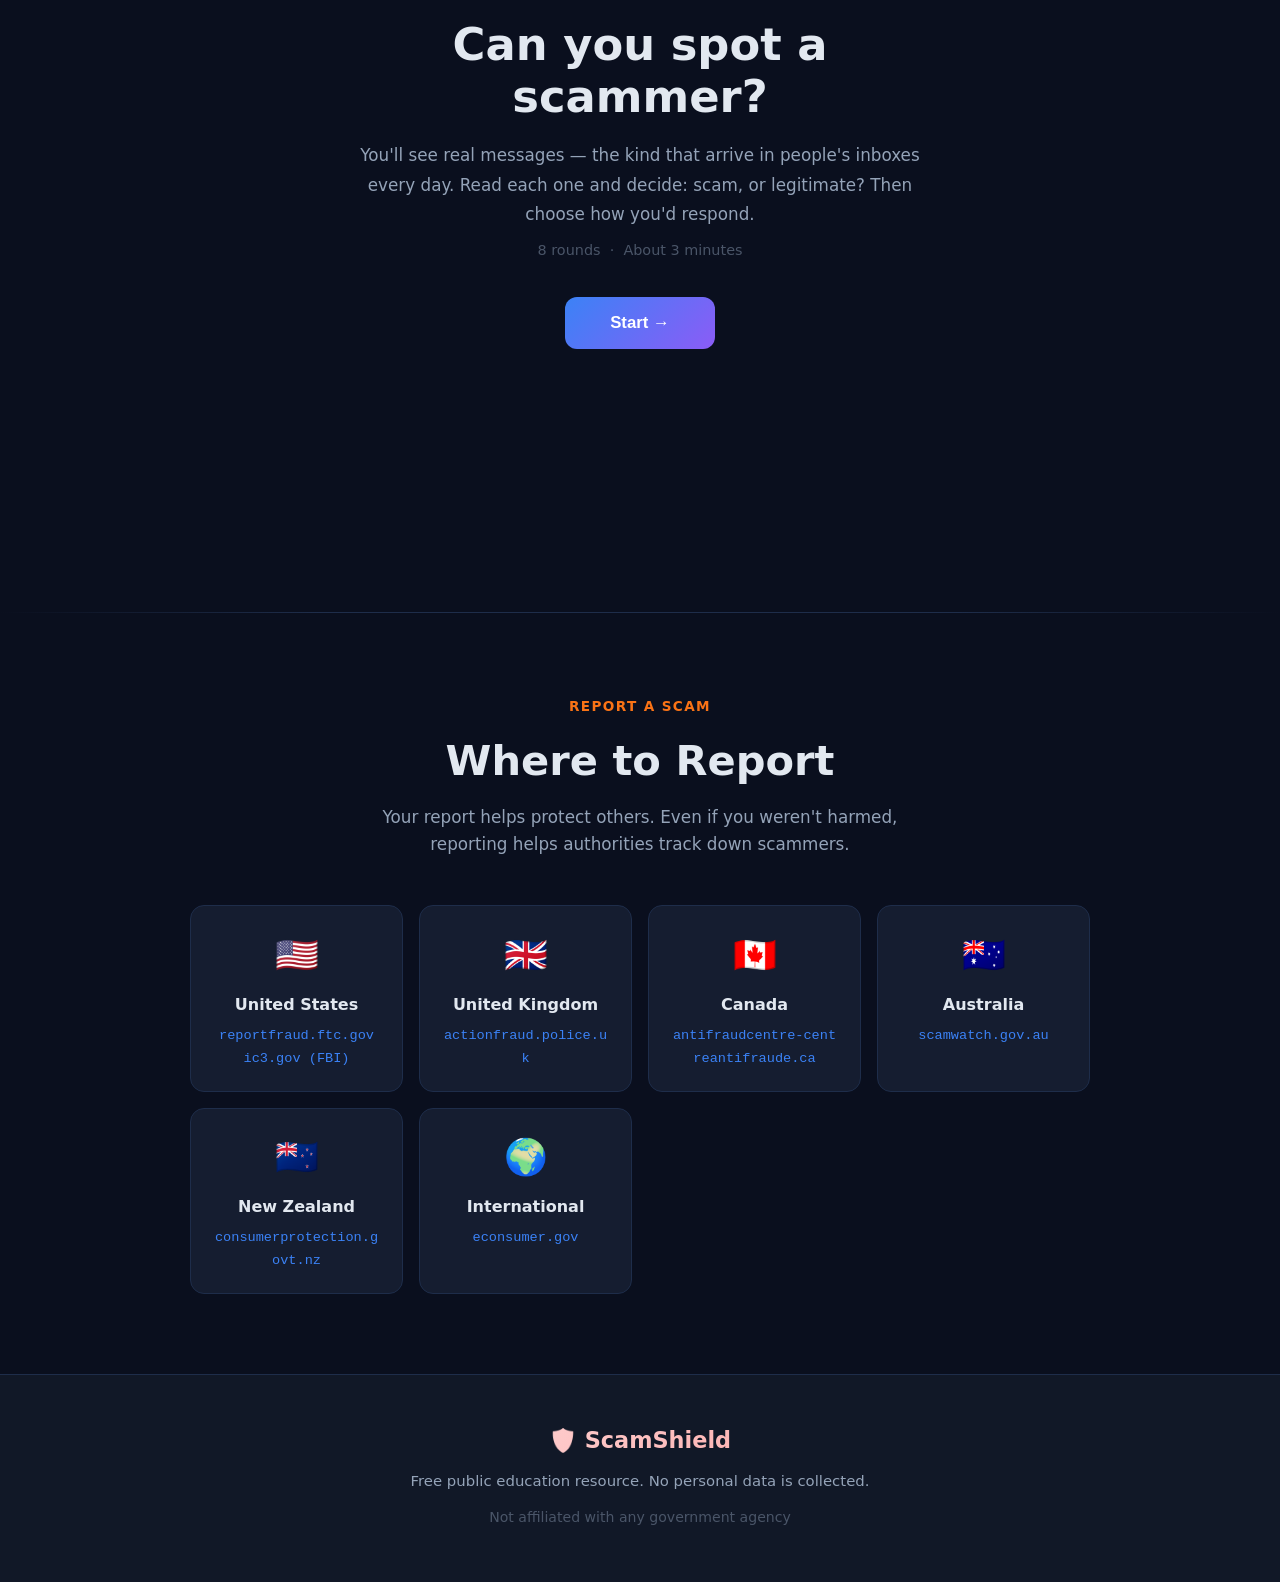
==== commit df6ac534: "changed some shit" ====
--- a/index.html
+++ b/index.html
@@ -514,16 +514,24 @@
   .flag-mark {
     border-radius: 3px; padding: 1px 2px; cursor: default;
   }
-  .flag-urgency   { background: rgba(251,191,36,.22);  color: #fcd34d; border-bottom: 2px solid #fbbf24; }
-  .flag-payment   { background: rgba(229,62,62,.2);    color: #fca5a5; border-bottom: 2px solid #ef4444; }
-  .flag-threat    { background: rgba(229,62,62,.2);    color: #fca5a5; border-bottom: 2px solid #ef4444; }
-  .flag-authority { background: rgba(139,92,246,.2);   color: #c4b5fd; border-bottom: 2px solid #a78bfa; }
-  .flag-prize     { background: rgba(251,191,36,.2);   color: #fcd34d; border-bottom: 2px solid #fbbf24; }
-  .flag-secrecy   { background: rgba(229,62,62,.2);    color: #fca5a5; border-bottom: 2px solid #ef4444; }
-  .flag-personal  { background: rgba(229,62,62,.2);    color: #fca5a5; border-bottom: 2px solid #ef4444; }
-  .flag-tgtbt     { background: rgba(249,115,22,.2);   color: #fdba74; border-bottom: 2px solid #f97316; }
-  .flag-link      { background: rgba(249,115,22,.2);   color: #fdba74; border-bottom: 2px solid #f97316; }
-  .flag-cta       { background: rgba(251,191,36,.15);  color: #fcd34d; border-bottom: 2px solid #fbbf24; }
+  .flag-urgency    { background: rgba(251,191,36,.22);  color: #fcd34d; border-bottom: 2px solid #fbbf24; }
+  .flag-payment    { background: rgba(229,62,62,.2);    color: #fca5a5; border-bottom: 2px solid #ef4444; }
+  .flag-threat     { background: rgba(229,62,62,.2);    color: #fca5a5; border-bottom: 2px solid #ef4444; }
+  .flag-authority  { background: rgba(139,92,246,.2);   color: #c4b5fd; border-bottom: 2px solid #a78bfa; }
+  .flag-prize      { background: rgba(251,191,36,.2);   color: #fcd34d; border-bottom: 2px solid #fbbf24; }
+  .flag-secrecy    { background: rgba(229,62,62,.2);    color: #fca5a5; border-bottom: 2px solid #ef4444; }
+  .flag-personal   { background: rgba(229,62,62,.2);    color: #fca5a5; border-bottom: 2px solid #ef4444; }
+  .flag-tgtbt      { background: rgba(249,115,22,.2);   color: #fdba74; border-bottom: 2px solid #f97316; }
+  .flag-link       { background: rgba(249,115,22,.22);  color: #fdba74; border-bottom: 2px solid #f97316; }
+  .flag-spoofing   { background: rgba(229,62,62,.28);   color: #fca5a5; border-bottom: 2px solid #dc2626; }
+  .flag-phishing   { background: rgba(229,62,62,.2);    color: #fca5a5; border-bottom: 2px solid #ef4444; }
+  .flag-delivery   { background: rgba(249,115,22,.2);   color: #fdba74; border-bottom: 2px solid #f97316; }
+  .flag-investment { background: rgba(249,115,22,.2);   color: #fdba74; border-bottom: 2px solid #ea580c; }
+  .flag-techsupport{ background: rgba(139,92,246,.2);   color: #c4b5fd; border-bottom: 2px solid #a78bfa; }
+  .flag-romance    { background: rgba(236,72,153,.2);   color: #f9a8d4; border-bottom: 2px solid #ec4899; }
+  .flag-job        { background: rgba(251,191,36,.18);  color: #fcd34d; border-bottom: 2px solid #fbbf24; }
+  .flag-suspicious { background: rgba(148,163,184,.15); color: #94a3b8; border-bottom: 2px solid #64748b; }
+  .flag-cta        { background: rgba(251,191,36,.15);  color: #fcd34d; border-bottom: 2px solid #fbbf24; }
 
   /* flag list */
   .checker-flag-list { display: flex; flex-direction: column; gap: .6rem; }
@@ -536,11 +544,13 @@
     width: 10px; height: 10px; border-radius: 50%;
     flex-shrink: 0; margin-top: .3rem;
   }
-  .dot-urgency, .dot-prize, .dot-cta  { background: var(--yellow); }
-  .dot-payment, .dot-threat, .dot-secrecy, .dot-personal { background: var(--red); }
-  .dot-authority { background: var(--purple); }
-  .dot-tgtbt, .dot-link { background: var(--orange); }
-  .dot-safe { background: var(--green); }
+  .dot-urgency, .dot-prize, .dot-cta, .dot-job    { background: var(--yellow); }
+  .dot-payment, .dot-threat, .dot-secrecy, .dot-personal, .dot-phishing, .dot-spoofing { background: var(--red); }
+  .dot-authority, .dot-techsupport                { background: var(--purple); }
+  .dot-tgtbt, .dot-link, .dot-delivery, .dot-investment { background: var(--orange); }
+  .dot-romance                                    { background: #ec4899; }
+  .dot-suspicious                                 { background: var(--muted); }
+  .dot-safe                                       { background: var(--green); }
 
   .flag-row-label { font-size: .92rem; font-weight: 700; color: var(--text); }
   .flag-row-matches { font-size: .83rem; color: var(--muted); margin-top: .15rem; font-family: monospace; }
@@ -849,6 +859,79 @@
   }
   .final-restart:hover { opacity: .85; }
 
+  /* ── Protect section ── */
+  #protect { background: var(--surface); }
+  .protect-stats {
+    display: grid;
+    grid-template-columns: repeat(3, 1fr);
+    gap: 1.25rem;
+    margin: 0 auto 3rem;
+    max-width: 860px;
+  }
+  .protect-stat-card {
+    background: var(--bg);
+    border: 1px solid var(--border);
+    border-radius: 14px;
+    padding: 1.6rem 1.4rem;
+    text-align: center;
+  }
+  .protect-stat-number {
+    font-size: 2.4rem;
+    font-weight: 800;
+    color: var(--red);
+    line-height: 1;
+    margin-bottom: .4rem;
+  }
+  .protect-stat-label {
+    font-size: .88rem;
+    color: var(--muted);
+    line-height: 1.45;
+  }
+  .protect-blocks {
+    display: grid;
+    grid-template-columns: repeat(3, 1fr);
+    gap: 1.5rem;
+    max-width: 1100px;
+    margin: 0 auto;
+  }
+  .protect-block {
+    background: var(--bg);
+    border: 1px solid var(--border);
+    border-radius: 14px;
+    padding: 1.6rem 1.5rem;
+  }
+  .protect-block h3 {
+    font-size: 1.05rem;
+    font-weight: 700;
+    color: var(--text);
+    margin: 0 0 1rem;
+  }
+  .protect-block ul {
+    margin: 0; padding: 0 0 0 1.1rem;
+    display: flex; flex-direction: column; gap: .7rem;
+  }
+  .protect-block li {
+    font-size: .93rem;
+    color: var(--muted);
+    line-height: 1.5;
+  }
+  .protect-block li strong { color: var(--text); }
+  .protect-block a { color: var(--accent); text-decoration: none; }
+  .protect-block a:hover { text-decoration: underline; }
+  .protect-callout {
+    max-width: 700px;
+    margin: 2.5rem auto 0;
+    background: rgba(229,62,62,.08);
+    border: 1px solid rgba(229,62,62,.25);
+    border-radius: 14px;
+    padding: 1.25rem 1.5rem;
+    text-align: center;
+    font-size: .95rem;
+    color: var(--muted);
+    line-height: 1.6;
+  }
+  .protect-callout strong { color: var(--text); }
+
   /* ── Responsive ── */
   @media (max-width: 640px) {
     nav { padding: .75rem 1rem; }
@@ -856,6 +939,8 @@
     section { padding: 3.5rem 1rem; }
     .hero-stats { gap: 1.5rem; }
     #cards-container { grid-template-columns: 1fr; }
+    .protect-stats { grid-template-columns: 1fr; }
+    .protect-blocks { grid-template-columns: 1fr; }
   }
 </style>
 </head>
@@ -891,6 +976,7 @@
     <li><a href="#scams">Scam Types</a></li>
     <li><a href="#universal">Red Flags</a></li>
     <li><a href="#defense">Defense</a></li>
+    <li><a href="#protect">Protect Loved Ones</a></li>
     <li><a href="#checker">Check a Message</a></li>
     <li><a href="#quiz">Test Yourself</a></li>
     <li><a href="#report">Report</a></li>
@@ -981,6 +1067,69 @@
   <div class="protocol-grid fade-in" id="protocolGrid"></div>
 </section>
 
+<!-- PROTECTING VULNERABLE LOVED ONES -->
+<div class="section-divider"></div>
+<section id="protect">
+  <div class="section-header fade-in">
+    <div class="section-tag">Protect Your Loved Ones</div>
+    <h2>Who Scammers Target Most</h2>
+    <p>Older adults and people going through major life changes are disproportionately targeted. The financial and emotional damage can be devastating — but awareness is the best protection.</p>
+  </div>
+
+  <div class="protect-stats fade-in">
+    <div class="protect-stat-card">
+      <div class="protect-stat-number">$3.4B</div>
+      <div class="protect-stat-label">lost by adults 60+ to fraud in 2023 alone, according to the FBI</div>
+    </div>
+    <div class="protect-stat-card">
+      <div class="protect-stat-number">1 in 5</div>
+      <div class="protect-stat-label">Americans over 65 will experience financial fraud or abuse</div>
+    </div>
+    <div class="protect-stat-card">
+      <div class="protect-stat-number">$35K</div>
+      <div class="protect-stat-label">average loss per older victim — far higher than younger age groups</div>
+    </div>
+  </div>
+
+  <div class="protect-blocks fade-in">
+    <div class="protect-block">
+      <h3>Warning Signs in a Loved One</h3>
+      <ul>
+        <li>Making unusual cash withdrawals or buying gift cards</li>
+        <li>Becoming secretive about phone calls or new "online friends"</li>
+        <li>Receiving a flood of unsolicited mail, calls, or texts</li>
+        <li>Unexplained anxiety or confusion about their finances</li>
+        <li>Mentioning a new investment advisor or romantic connection they've never met in person</li>
+        <li>Unexplained changes to bank accounts, wills, or beneficiaries</li>
+      </ul>
+    </div>
+    <div class="protect-block">
+      <h3>Scams That Most Target Seniors</h3>
+      <ul>
+        <li><strong>Grandparent scam</strong> — a fake call claiming a grandchild is in trouble and needs bail money immediately</li>
+        <li><strong>Medicare / Social Security fraud</strong> — fake government agents demanding your card number or personal details</li>
+        <li><strong>Tech support scams</strong> — pop-up or call saying your computer is infected; they ask for remote access</li>
+        <li><strong>Romance scams</strong> — months-long fake relationship, then a sudden "emergency" that needs money</li>
+        <li><strong>Lottery and prize scams</strong> — you've won, but you must pay a small fee first to collect</li>
+      </ul>
+    </div>
+    <div class="protect-block">
+      <h3>How You Can Help</h3>
+      <ul>
+        <li>Have a calm, non-judgmental conversation — shame is what keeps victims silent</li>
+        <li>Create a family "safe word" to use before anyone sends money in an emergency</li>
+        <li>Help them register on the Do Not Call list at <a href="https://www.donotcall.gov" target="_blank" rel="noopener">donotcall.gov</a></li>
+        <li>Ask their bank to add a trusted contact — someone the bank can call if fraud is suspected</li>
+        <li>Remind them often: <strong>no government agency will ever demand gift cards as payment</strong></li>
+      </ul>
+    </div>
+  </div>
+
+  <div class="protect-callout fade-in">
+    <strong>If you believe a loved one is currently being scammed:</strong> contact their bank immediately, then call the FTC at 1-877-382-4357 or visit <a href="https://reportfraud.ftc.gov" target="_blank" rel="noopener">reportfraud.ftc.gov</a>. Time matters — many wire transfers and gift card payments can still be stopped.
+  </div>
+</section>
+
 <!-- MESSAGE CHECKER -->
 <section id="checker">
   <div class="section-header fade-in">
@@ -2074,55 +2223,130 @@
 // ─────────────────── MESSAGE CHECKER ───────────────────
 
 const SCAN_PATTERNS = [
+  /* ── 1. URGENCY ─────────────────────────────────────────────────────────── */
   {
     id: 'urgency', weight: 1,
     label: 'Urgency and time pressure',
-    source: '\\b(act\\s+now|immediately|urgent(ly)?|expires?|expiring|limited\\s+time|final\\s+notice|last\\s+chance|today\\s+only|within\\s+\\d+\\s+hours?|within\\s+\\d+\\s+minutes?|respond\\s+immediately|time[- ]sensitive|don\'?t\\s+delay|don\'?t\\s+wait|right\\s+now|as\\s+soon\\s+as\\s+possible|asap|no\\s+later\\s+than)\\b',
-  },
+    source: '\\b(act\\s+now|immediately|urgent(ly)?|expires?\\s*soon|expiring|limited\\s+time|final\\s+notice|last\\s+chance|today\\s+only|within\\s+\\d+\\s+hours?|within\\s+\\d+\\s+minutes?|respond\\s+immediately|time[- ]sensitive|don\'?t\\s+delay|don\'?t\\s+wait|right\\s+now|as\\s+soon\\s+as\\s+possible|asap|no\\s+later\\s+than|deadline|must\\s+act|action\\s+required|response\\s+required|24\\s+hours?|48\\s+hours?|72\\s+hours?|before\\s+it\'?s\\s+too\\s+late|don\'?t\\s+miss\\s+out|hurry|running\\s+out\\s+of\\s+time|offer\\s+ends|expires\\s+tonight|respond\\s+within|this\\s+offer\\s+expires|your\\s+response\\s+is\\s+required)\\b',
+  },
+
+  /* ── 2. PAYMENT ──────────────────────────────────────────────────────────── */
   {
     id: 'payment', weight: 2,
     label: 'Untraceable payment method',
-    source: '\\b(gift\\s+card|wire\\s+transfer|western\\s+union|moneygram|zelle|bitcoin|crypto(currency)?|ethereum|usdt|tether|cash\\s+app|prepaid\\s+(card|debit)|money\\s+order|send\\s+cash|wire\\s+funds|google\\s+play\\s+card|itunes\\s+card|steam\\s+card)\\b',
-  },
+    source: '\\b(gift\\s+card|wire\\s+transfer|wire\\s+money|western\\s+union|moneygram|zelle|venmo|bitcoin|crypto(currency)?|ethereum|usdt|tether|dogecoin|litecoin|monero|cash\\s+app|cashapp|prepaid\\s+(card|debit|visa)|money\\s+order|send\\s+cash|wire\\s+funds|google\\s+play\\s+(card|gift)|itunes\\s+(card|gift)|apple\\s+gift\\s+card|steam\\s+(card|gift)|amazon\\s+gift\\s+card|walmart\\s+gift\\s+card|ebay\\s+gift\\s+card|cryptocurrency|digital\\s+currency|crypto\\s+wallet|send\\s+bitcoin|buy\\s+(bitcoin|crypto|gift\\s+cards?)|pay\\s+(via|with)\\s+(gift\\s+card|bitcoin|crypto|zelle|venmo|cash\\s+app|wire)|purchase\\s+gift\\s+cards?|payment\\s+via\\s+(wire|crypto|gift)|electronic\\s+funds\\s+transfer)\\b',
+  },
+
+  /* ── 3. AUTHORITY IMPERSONATION ──────────────────────────────────────────── */
   {
     id: 'authority', weight: 1.5,
     label: 'Government or company impersonation',
-    source: '\\b(internal\\s+revenue\\s+service|irs|social\\s+security\\s+administration|ssa|medicare|medicaid|department\\s+of\\s+homeland|fbi|federal\\s+bureau|customs\\s+and\\s+border|microsoft\\s+support|apple\\s+support|amazon\\s+security|paypal\\s+team|bank\\s+of\\s+america|wells\\s+fargo|chase\\s+bank)\\b',
-  },
+    source: '\\b(internal\\s+revenue\\s+service|irs|social\\s+security\\s+administration|ssa|social\\s+security\\s+office|medicare|medicaid|department\\s+of\\s+homeland|dhs|fbi|federal\\s+bureau\\s+of\\s+investigation|customs\\s+and\\s+border|cbp|drug\\s+enforcement|dea|department\\s+of\\s+justice|doj|us\\s+postal\\s+inspection|postal\\s+inspection\\s+service|federal\\s+trade\\s+commission|ftc|microsoft\\s+support|apple\\s+(support|security|care)|amazon\\s+(security|support|prime\\s+team)|paypal\\s+(team|security|support)|bank\\s+of\\s+america|wells\\s+fargo|chase\\s+bank|citibank|capital\\s+one|us\\s+bank|td\\s+bank|navy\\s+federal|pnc\\s+bank|google\\s+(support|security|team)|facebook\\s+(support|security)|your\\s+bank|national\\s+lottery|publisher\'?s\\s+clearing\\s+house|government\\s+grant|federal\\s+grant|microsoft\\s+windows|windows\\s+(support|technical\\s+support)|apple\\s+inc|amazon\\s+prime)\\b',
+  },
+
+  /* ── 4. THREAT / SCARE TACTIC ─────────────────────────────────────────── */
   {
     id: 'threat', weight: 2,
     label: 'Threat or scare tactic',
-    source: '\\b(arrest(ed)?|arrest\\s+warrant|federal\\s+warrant|suspend(ed|ing)?|terminat(ed|ing)?|account\\s+(blocked|frozen|closed)|legal\\s+action|lawsuit|law\\s+enforcement|prosecut(e|ion)|deportation|criminal\\s+charges?|your\\s+files\\s+will\\s+be\\s+deleted|data\\s+will\\s+be\\s+erased)\\b',
-  },
+    source: '\\b(arrest(ed)?|arrest\\s+warrant|federal\\s+warrant|bench\\s+warrant|suspend(ed|ing)?|terminat(ed|ing)?|account\\s+(blocked|frozen|closed|suspended|compromised|deactivated)|legal\\s+action|lawsuit|law\\s+enforcement|prosecut(e|ion)|deportation|criminal\\s+charges?|files\\s+will\\s+be\\s+deleted|data\\s+will\\s+be\\s+erased|will\\s+be\\s+arrested|police\\s+will|authorities\\s+will|taken\\s+to\\s+court|levy\\s+on\\s+your|garnish(ment)?|seize\\s+your|property\\s+seized|license\\s+(revoked|suspended)|deported?|disabled\\s+your\\s+account|blocked\\s+your\\s+account|your\\s+account\\s+will\\s+be\\s+(closed|terminated|suspended|deleted|blocked)|warrant\\s+(has\\s+been|will\\s+be)\\s+issued|you\\s+will\\s+be\\s+(arrested|prosecuted|charged|sued))\\b',
+  },
+
+  /* ── 5. FAKE PRIZE / LOTTERY ─────────────────────────────────────────────── */
   {
     id: 'prize', weight: 1.5,
     label: 'Fake prize or reward',
-    source: '\\b(you\'?ve\\s+won|you\\s+have\\s+(won|been\\s+selected|been\\s+chosen)|winner|lottery|jackpot|congratulations|claim\\s+your\\s+(prize|reward|gift|winnings)|eligible\\s+for\\s+a\\s+(prize|reward|gift))\\b',
-  },
+    source: '\\b(you\'?ve\\s+won|you\\s+have\\s+(won|been\\s+selected|been\\s+chosen)|winner|lottery|jackpot|congratulations|claim\\s+your\\s+(prize|reward|gift|winnings|cash)|eligible\\s+for\\s+(a\\s+)?(prize|reward|gift)|sweepstakes|raffle|unclaimed\\s+(prize|reward|funds?|money|winnings)|you\\s+(are\\s+)?(a\\s+)?(winner|selected|chosen)|grand\\s+prize|cash\\s+prize|free\\s+(iphone|ipad|macbook|laptop|tv|vacation|cruise)|collect\\s+your\\s+(prize|winnings|reward)|prize\\s+notification|lucky\\s+(winner|draw|number|recipient)|you\\s+qualify\\s+for\\s+(a\\s+)?(prize|reward|gift|cash)|pre[- ]?approved\\s+for|specially\\s+selected|randomly\\s+selected|unclaimed\\s+benefits?)\\b',
+  },
+
+  /* ── 6. SECRECY ──────────────────────────────────────────────────────────── */
   {
     id: 'secrecy', weight: 2.5,
     label: 'Demand for secrecy',
-    source: '\\b(don\'?t\\s+tell|keep\\s+(this\\s+)?secret|do\\s+not\\s+mention|confidential|between\\s+us|tell\\s+no\\s+one|do\\s+not\\s+discuss|don\'?t\\s+contact)\\b',
-  },
+    source: '\\b(don\'?t\\s+tell|keep\\s+(this\\s+)?secret|do\\s+not\\s+mention|confidential|between\\s+us|tell\\s+no\\s+one|do\\s+not\\s+discuss|don\'?t\\s+contact|do\\s+not\\s+(tell|share|show)|keep\\s+this\\s+private|for\\s+your\\s+eyes\\s+only|strictly\\s+confidential|not\\s+to\\s+be\\s+shared|do\\s+not\\s+(call|contact)\\s+(your\\s+)?(bank|police|family|friends)|don\'?t\\s+let\\s+(anyone|your\\s+(family|friends|spouse)))\\b',
+  },
+
+  /* ── 7. PERSONAL INFORMATION HARVESTING ─────────────────────────────────── */
   {
     id: 'personal', weight: 2,
     label: 'Request for sensitive personal information',
-    source: '\\b(social\\s+security\\s+number|ssn|account\\s+number|routing\\s+number|date\\s+of\\s+birth|mother\'?s\\s+maiden|your\\s+password|pin\\s+(number|code)|verify\\s+your\\s+(account|identity|information)|confirm\\s+your\\s+(account|details|information|identity))\\b',
-  },
+    source: '\\b(social\\s+security\\s+number|ssn|account\\s+number|routing\\s+number|date\\s+of\\s+birth|d\\.?o\\.?b\\.?|mother\'?s\\s+maiden|your\\s+password|pin\\s+(number|code)|cvv|card\\s+(number|verification\\s+number)|credit\\s+card\\s+number|debit\\s+card\\s+number|card\\s+details|verify\\s+your\\s+(account|identity|information|details)|confirm\\s+your\\s+(account|details|information|identity)|update\\s+your\\s+(payment|billing|account|information)|passport\\s+(number|copy)|driver\'?s\\s+license\\s+number|id\\s+(number|copy|scan)|upload\\s+(your\\s+)?(id|passport|license|documents?)|bank\\s+account\\s+details|provide\\s+your\\s+(account|personal)\\s+(number|details|information)|full\\s+legal\\s+name|enter\\s+your\\s+(account\\s+number|routing|social\\s+security))\\b',
+  },
+
+  /* ── 8. PHISHING TACTICS ─────────────────────────────────────────────────── */
+  {
+    id: 'phishing', weight: 2,
+    label: 'Phishing attempt',
+    source: '\\b(verify\\s+your\\s+(account|email|identity|information|details|card|payment|billing)|log\\s*in\\s+to\\s+(confirm|verify|update|secure|protect|restore)|sign\\s+in\\s+to\\s+(confirm|verify|update)|update\\s+your\\s+(payment|billing|account|credit\\s+card|information|details)|click\\s+(below|here|the\\s+link)\\s+to\\s+(verify|confirm|update|secure|restore|reactivate|activate|access)|your\\s+account\\s+(has\\s+been|is|was)\\s+(compromised|hacked|breached|accessed|flagged|restricted|limited|suspended|locked)|suspicious\\s+(activity|login|sign[\\s-]?in|access|transaction)\\s+(detected|found|on\\s+your)|reactivate\\s+your\\s+account|restore\\s+(access|your\\s+account)|account\\s+verification\\s+required|identity\\s+verification\\s+required|validate\\s+your\\s+(account|identity|email|information)|confirm\\s+it\'?s\\s+you|we\\s+(have\\s+)?(detected|noticed)\\s+(unusual|suspicious|unauthorized)|unauthorized\\s+(access|activity|login|transaction)|your\\s+(account|access)\\s+has\\s+been\\s+(restricted|limited|suspended|locked|flagged))\\b',
+  },
+
+  /* ── 9. TOO-GOOD-TO-BE-TRUE ──────────────────────────────────────────────── */
   {
     id: 'tgtbt', weight: 1.5,
     label: 'Too-good-to-be-true offer',
-    source: '\\b(make\\s+\\$[\\d,]+|earn\\s+\\$[\\d,]+(\\/week|\\/month|\\/day)?|work\\s+from\\s+home.{0,20}earn|passive\\s+income|guaranteed\\s+(income|returns?|profit)|no\\s+experience\\s+needed|financial\\s+freedom)\\b',
-  },
+    source: '\\b(make\\s+\\$[\\d,]+|earn\\s+\\$[\\d,]+(\\/week|\\/month|\\/day|\\/hour)?|work\\s+from\\s+home.{0,30}earn|passive\\s+income|guaranteed\\s+(income|returns?|profit|earnings?)|no\\s+experience\\s+(needed|required|necessary)|financial\\s+freedom|risk[- ]?free|100%\\s+(guaranteed|free|safe|secure)|limited\\s+(spots?|openings?|positions?|availability)|exclusive\\s+(opportunity|offer|deal|access)|make\\s+money\\s+(online|fast|easily?|quickly)|get\\s+rich\\s+(quick(ly)?|fast)?|double\\s+your\\s+money|investment\\s+returns?\\s+of\\s+\\d+%|\\d+%\\s+(guaranteed\\s+)?return|profit\\s+guaranteed|no\\s+risk|zero\\s+risk|free\\s+money|free\\s+(gift|prize|iphone|vacation|trip|cruise)|special\\s+offer\\s+(for\\s+you|just\\s+for\\s+you|exclusively)|you\\s+have\\s+been\\s+pre[- ]?approved|members?[- ]only\\s+offer|claim\\s+your\\s+free)\\b',
+  },
+
+  /* ── 10. DELIVERY SCAMS ──────────────────────────────────────────────────── */
+  {
+    id: 'delivery', weight: 1.5,
+    label: 'Fake delivery or shipping notice',
+    source: '\\b(package\\s+(held|waiting|on\\s+hold|could\\s+not\\s+be\\s+delivered|failed|returned\\s+to\\s+facility|requires\\s+attention)|customs\\s+(fee|charge|duty|hold|clearance)|missed\\s+delivery\\s+(attempt|notice)?|delivery\\s+(failed|attempt\\s+failed|on\\s+hold|could\\s+not|rescheduled)|parcel\\s+(held|on\\s+hold|awaiting\\s+pickup|could\\s+not\\s+be\\s+delivered)|shipment\\s+(held|on\\s+hold|delayed|requires\\s+attention)|redelivery\\s+fee|shipping\\s+fee\\s+(required|due|outstanding)|reschedule\\s+(your\\s+)?(delivery|shipment)|your\\s+(package|parcel|shipment)\\s+(is\\s+)?(waiting|ready\\s+for\\s+pickup|on\\s+hold|could\\s+not|has\\s+been\\s+held)|pay\\s+(a\\s+)?small\\s+(fee|amount|charge)\\s+to\\s+(release|redeliver|reschedule)|(usps|fedex|ups|dhl|postal\\s+service).{0,40}(package|parcel|shipment|delivery|held|failed|waiting|undeliverable))\\b',
+  },
+
+  /* ── 11. INVESTMENT / FINANCIAL FRAUD ───────────────────────────────────── */
+  {
+    id: 'investment', weight: 2,
+    label: 'Investment or financial fraud',
+    source: '\\b(trading\\s+platform|forex\\s+(trading|market)|binary\\s+options?|crypto\\s+(trading|investment|profit)|guaranteed\\s+(returns?|profit|earnings?|interest)|\\d+%\\s+(monthly|weekly|daily|annual(ly)?)\\s+(returns?|profit|interest|gains?)|high[- ]?yield\\s+investment|ponzi|pyramid\\s+scheme|multi[- ]?level\\s+marketing|mlm|network\\s+marketing|referral\\s+(bonus|income|commission)|trading\\s+(bot|robot|signal|algorithm)|automated\\s+trading|wealth\\s+management\\s+(opportunity|program)|put\\s+your\\s+money\\s+to\\s+work|your\\s+money\\s+working\\s+for\\s+you|invest\\s+(now|today)\\s+and|minimum\\s+(investment|deposit)\\s+of\\s+\\$|seed\\s+capital|angel\\s+investment\\s+opportunity|private\\s+equity\\s+opportunity|portfolio\\s+growth\\s+guarantee)\\b',
+  },
+
+  /* ── 12. TECH SUPPORT SCAMS ─────────────────────────────────────────────── */
+  {
+    id: 'techsupport', weight: 2,
+    label: 'Tech support scam',
+    source: '\\b(your\\s+(computer|device|pc|mac|phone)\\s+(has\\s+been\\s+(hacked|infected|compromised|breached)|is\\s+(infected|at\\s+risk|compromised|hacked)|may\\s+be\\s+(infected|compromised|at\\s+risk))|virus\\s+(detected|found|alert|warning)|malware\\s+(detected|found|alert)|spyware\\s+(detected|found)|ransomware\\s+detected|call\\s+(microsoft|apple\\s+support|google\\s+support|windows\\s+support|tech\\s+support)\\s*(now|immediately)?|microsoft\\s+(has\\s+)?(detected|found|blocked|alert)|windows\\s+(defender|firewall)\\s+(has\\s+)?(detected|blocked|found)|your\\s+(subscription|license|warranty)\\s+(has\\s+)?expired|remote\\s+(access|assistance|session)|allow\\s+remote\\s+(access|control)|do\\s+not\\s+(shut\\s+down|turn\\s+off|restart)\\s+your\\s+(computer|pc|device)|call\\s+our\\s+(toll[- ]?free|helpline)|toll[- ]?free\\s+(number|helpline|support)|1[- ]?8(00|44|55|66|77|88)[- ]\\d{3}[- ]\\d{4}|your\\s+computer\\s+has\\s+a\\s+virus|security\\s+alert\\s+(from|by)\\s+(microsoft|apple|google|windows))\\b',
+  },
+
+  /* ── 13. ROMANCE SCAMS ──────────────────────────────────────────────────── */
+  {
+    id: 'romance', weight: 1.5,
+    label: 'Romance scam indicator',
+    source: '\\b(oil\\s+(rig|platform|field)|offshore\\s+(oil|rig|platform)|deployed\\s+(overseas|abroad|in\\s+a\\s+foreign)|military\\s+(deployed|overseas|abroad)|can\'?t\\s+(video\\s+call|use\\s+video|facetime|do\\s+a?\\s+video)|camera\\s+(is\\s+)?(broken|not\\s+working|busted)|stranded\\s+(abroad|overseas|in\\s+a\\s+foreign)|stuck\\s+(abroad|overseas|in\\s+a\\s+foreign)|emergency\\s+(funds?\\s+needed|situation\\s+abroad)|send\\s+me\\s+(some\\s+)?money|transfer\\s+me|i\'?ll\\s+pay\\s+you\\s+back\\s+(as\\s+soon|when|once)|met\\s+(on\\s+a?\\s+)?(dating\\s+(site|app|website)|online|tinder|bumble|hinge)|can\'?t\\s+meet\\s+(in\\s+person|yet|right\\s+now)|i\\s+(fell|have\\s+fallen)\\s+in\\s+love\\s+with\\s+you|i\\s+have\\s+strong\\s+feelings|soul\\s*mate|never\\s+felt\\s+(this\\s+way|like\\s+this)|you\'?re\\s+the\\s+only\\s+one)\\b',
+  },
+
+  /* ── 14. JOB SCAMS ──────────────────────────────────────────────────────── */
+  {
+    id: 'job', weight: 1.5,
+    label: 'Fake job or work-from-home scam',
+    source: '\\b(no\\s+interview\\s+(required|necessary|needed)|hired\\s+without\\s+(an\\s+)?interview|mystery\\s+shopper|package\\s+re[- ]?shipp(er|ing)|reshipping\\s+agent|parcel\\s+forwarding|money\\s+mule|processing\\s+(agent|fee)|administrative\\s+fee|training\\s+fee|starter\\s+kit\\s+(fee|cost)|background\\s+check\\s+fee|onboarding\\s+fee|registration\\s+fee|pay\\s+(for\\s+)?(your\\s+)?(training|starter\\s+kit|materials?|equipment)|we\\s+will\\s+send\\s+you\\s+a\\s+(check|cheque)|deposit\\s+the\\s+(check|cheque)|buy.{0,20}(gift\\s+cards?|equipment|supplies).{0,20}(with|using)\\s+the\\s+(check|cheque|funds?)|earn\\s+\\$\\d+\\s+per\\s+(hour|day|week)\\s+(from\\s+home|online|working)|paid\\s+(surveys?|to\\s+click|to\\s+watch\\s+videos?)|\\$\\d+\\s+per\\s+(survey|task|click|referral)|weekly\\s+pay\\s+of\\s+\\$\\d+|work\\s+(from\\s+home|at\\s+home).{0,30}\\$\\d+|flexible\\s+hours?.{0,20}\\$\\d+)\\b',
+  },
+
+  /* ── 15. GENERIC SUSPICIOUS PHRASING ────────────────────────────────────── */
+  {
+    id: 'suspicious', weight: 0.5,
+    label: 'Generic suspicious phrasing',
+    source: '\\b(dear\\s+(customer|member|user|account\\s+holder|valued\\s+(customer|member)|sir|madam|friend)|attention\\s+required|this\\s+is\\s+not\\s+a\\s+scam|this\\s+is\\s+not\\s+spam|forward\\s+this\\s+(message|email|to\\s+everyone)|share\\s+this\\s+with\\s+everyone|100%\\s+legitimate|we\\s+have\\s+(tried|been\\s+trying)\\s+to\\s+(contact|reach)\\s+you|final\\s+attempt\\s+to\\s+(contact|reach)|this\\s+is\\s+our\\s+(last|final)\\s+(attempt|notice|warning|message)|your\\s+cooperation\\s+is\\s+(required|needed)|kindly\\s+(provide|send|confirm|verify|contact|click|update)|be\\s+informed\\s+that|you\\s+have\\s+been\\s+(pre[- ]?approved|pre[- ]?selected|randomly\\s+selected|specially\\s+selected|uniquely\\s+selected)|greetings\\s+(from|dear)|this\\s+is\\s+a\\s+courtesy\\s+(call|notice|reminder)\\s+from|you\\s+qualify\\s+for\\s+our|as\\s+a\\s+valued\\s+(customer|member)|we\\s+are\\s+pleased\\s+to\\s+inform\\s+you|you\\s+have\\s+been\\s+identified)\\b',
+  },
+
+  /* ── 16. SUSPICIOUS LINKS & URL SHORTENERS ───────────────────────────────── */
   {
     id: 'link', weight: 1.5,
-    label: 'Suspicious or shortened link',
-    source: 'https?:\\/\\/[^\\s]*\\.(xyz|tk|ml|ga|cf|click|top|pw|cc|gq)[^\\s]*|\\bbit\\.ly\\/\\S+|tinyurl\\.com\\/\\S+|rb\\.gy\\/\\S+|cutt\\.ly\\/\\S+',
-  },
+    label: 'Suspicious link or URL',
+    source: 'https?:\\/\\/(?:\\d{1,3}\\.){3}\\d{1,3}[^\\s]*|https?:\\/\\/[^\\s]*\\.(?:xyz|tk|ml|ga|cf|click|top|pw|cc|gq|icu|biz|online|site|website|work|ws|link|live|win|loan|download|trade|stream|review|bid|men|gdn|email)[^\\s]*|\\b(?:bit\\.ly|tinyurl\\.com|rb\\.gy|cutt\\.ly|ow\\.ly|is\\.gd|buff\\.ly|t\\.co|short\\.io|rebrand\\.ly|tiny\\.cc|shorte\\.st|adf\\.ly|s\\.id|snip\\.ly|lnkd\\.in|clck\\.ru)\\/\\S+',
+  },
+
+  /* ── 17. DOMAIN SPOOFING ─────────────────────────────────────────────────── */
+  {
+    id: 'spoofing', weight: 2,
+    label: 'Domain spoofing — fake website impersonating a real brand',
+    source: 'https?:\\/\\/[^\\s]*(?:amazon|paypal|apple|microsoft|google|facebook|netflix|instagram|chase|wellsfargo|bankofamerica|citibank|capitalone|irs|usps|fedex|ups|dhl|ebay)[^\\s]*[-.](?:secure|verify|login|account|update|confirm|support|service|help|alert|suspended|billing|validation)[^\\s]*|\\b(?:amazon|paypal|apple|microsoft|google|facebook|netflix|instagram|chase|wellsfargo|bankofamerica)[-_](?:secure|verify|login|account|update|confirm|support|alert|suspended)\\b',
+  },
+
+  /* ── 18. CALL TO ACTION ──────────────────────────────────────────────────── */
   {
     id: 'cta', weight: 0.5,
-    label: 'Suspicious call to action',
-    source: '\\b(click\\s+here|call\\s+us\\s+now|call\\s+immediately|press\\s+1|call\\s+(us\\s+)?back\\s+immediately|call\\s+this\\s+number|do\\s+not\\s+ignore|do\\s+not\\s+delete\\s+this)\\b',
+    label: 'High-pressure call to action',
+    source: '\\b(click\\s+(here|below|this\\s+link|the\\s+link)|call\\s+(us\\s+)?now|call\\s+immediately|call\\s+(us\\s+)?back\\s+immediately|press\\s+1|call\\s+this\\s+number|do\\s+not\\s+ignore|do\\s+not\\s+delete\\s+this|tap\\s+(here|below|this\\s+link)|follow\\s+this\\s+link|respond\\s+now|text\\s+(back|us)\\s+now|reply\\s+(now|immediately)|stop\\s+ignoring\\s+this|you\\s+must\\s+(call|click|respond|reply)|don\'?t\\s+ignore\\s+this|open\\s+immediately|claim\\s+now|get\\s+it\\s+now|download\\s+now|scan\\s+the\\s+(qr|code)\\s+(below|above|here)|open\\s+the\\s+link\\s+(below|above))\\b',
   },
 ];
 
@@ -2130,6 +2354,9 @@
   `[Bank Alert] Unusual activity detected on your account ending in 4821. Your debit card has been temporarily suspended. Verify your identity immediately at: bit.ly/secure-bank-verify — or call us back at 1-888-555-0198. You must respond within 2 hours to avoid permanent account closure.`,
   `This is the IRS. Our records show you owe $3,241 in unpaid federal taxes. A federal arrest warrant has been issued in your name. Call immediately at 1-800-555-0147 to prevent law enforcement from coming to your home. Do not ignore this final notice — call now.`,
   `Congratulations! You've been selected as our lucky winner for a $500 Amazon gift card. Claim your prize by clicking here: bit.ly/amz-prize before this offer expires today. Act now — limited time only!`,
+  `SECURITY ALERT from Microsoft: Your computer has been infected with malware and your personal files are at risk. Do not shut down your computer. Call our toll-free support line immediately at 1-888-243-0019. A certified technician will remove the virus remotely. This is your final warning.`,
+  `Dear Customer, your USPS package could not be delivered and is now on hold at our facility. A customs fee of $2.99 is required to release your shipment. Pay the small fee and reschedule your delivery here: http://192.168.10.4/usps-pay — your package will be returned in 24 hours if unpaid.`,
+  `Hi! I'm a financial advisor and I have an exclusive investment opportunity for a select group of members only. Our automated trading platform guarantees 40% monthly returns with zero risk. Minimum deposit of $500. Respond now — limited spots available and this offer expires tonight.`,
 ];
 let checkerExampleIdx = 0;
 
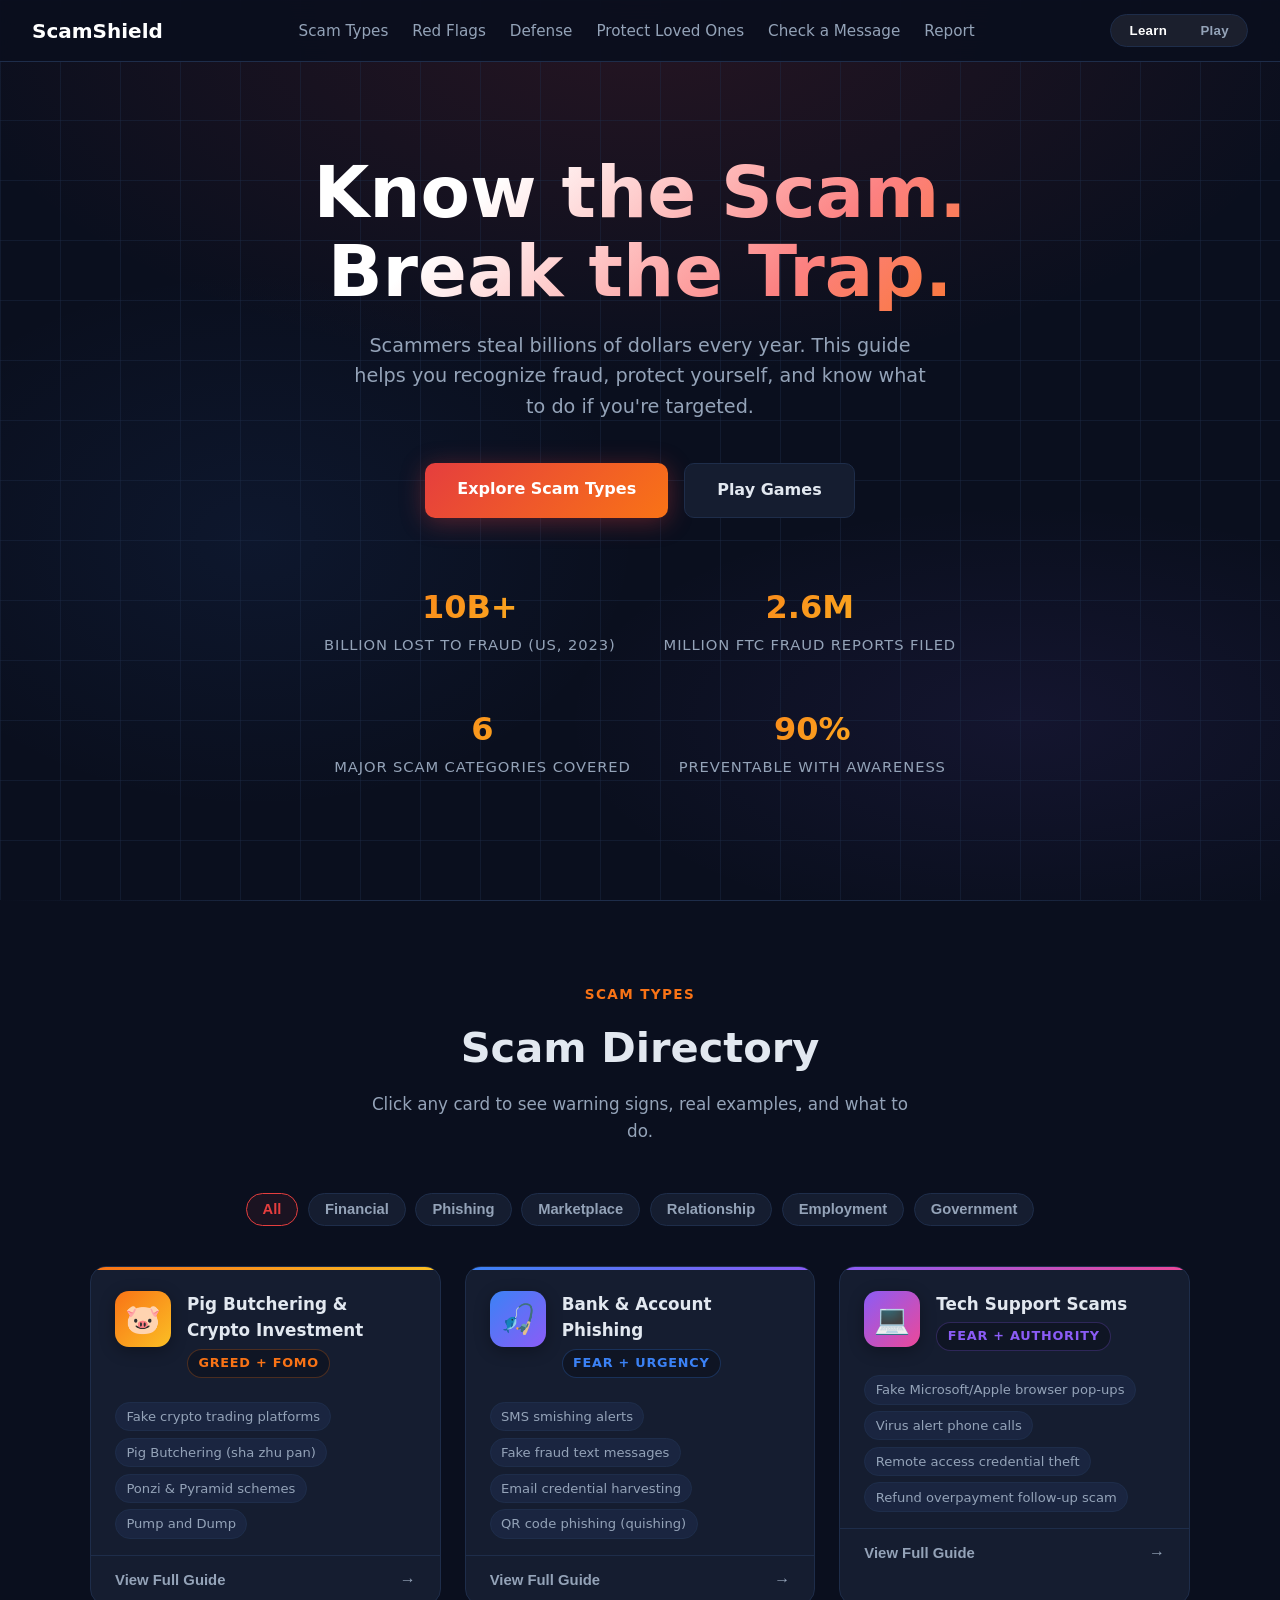
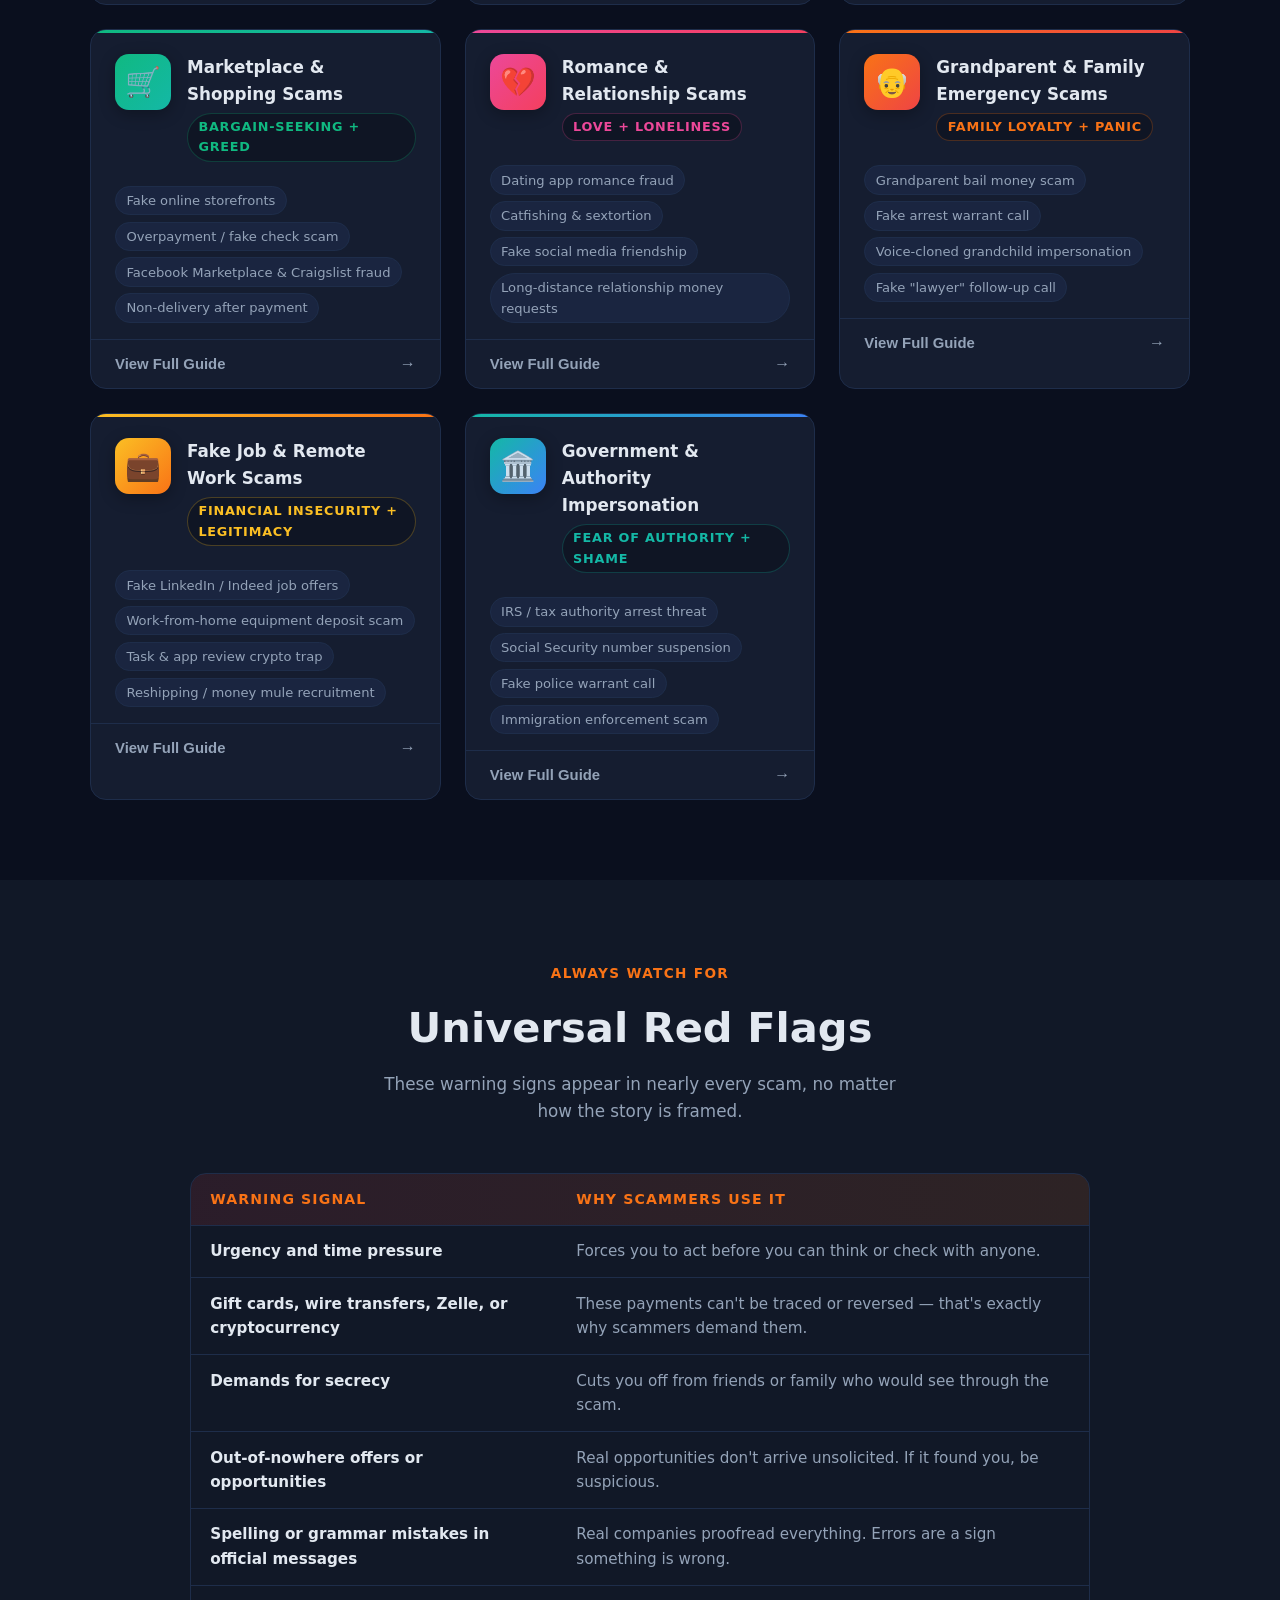
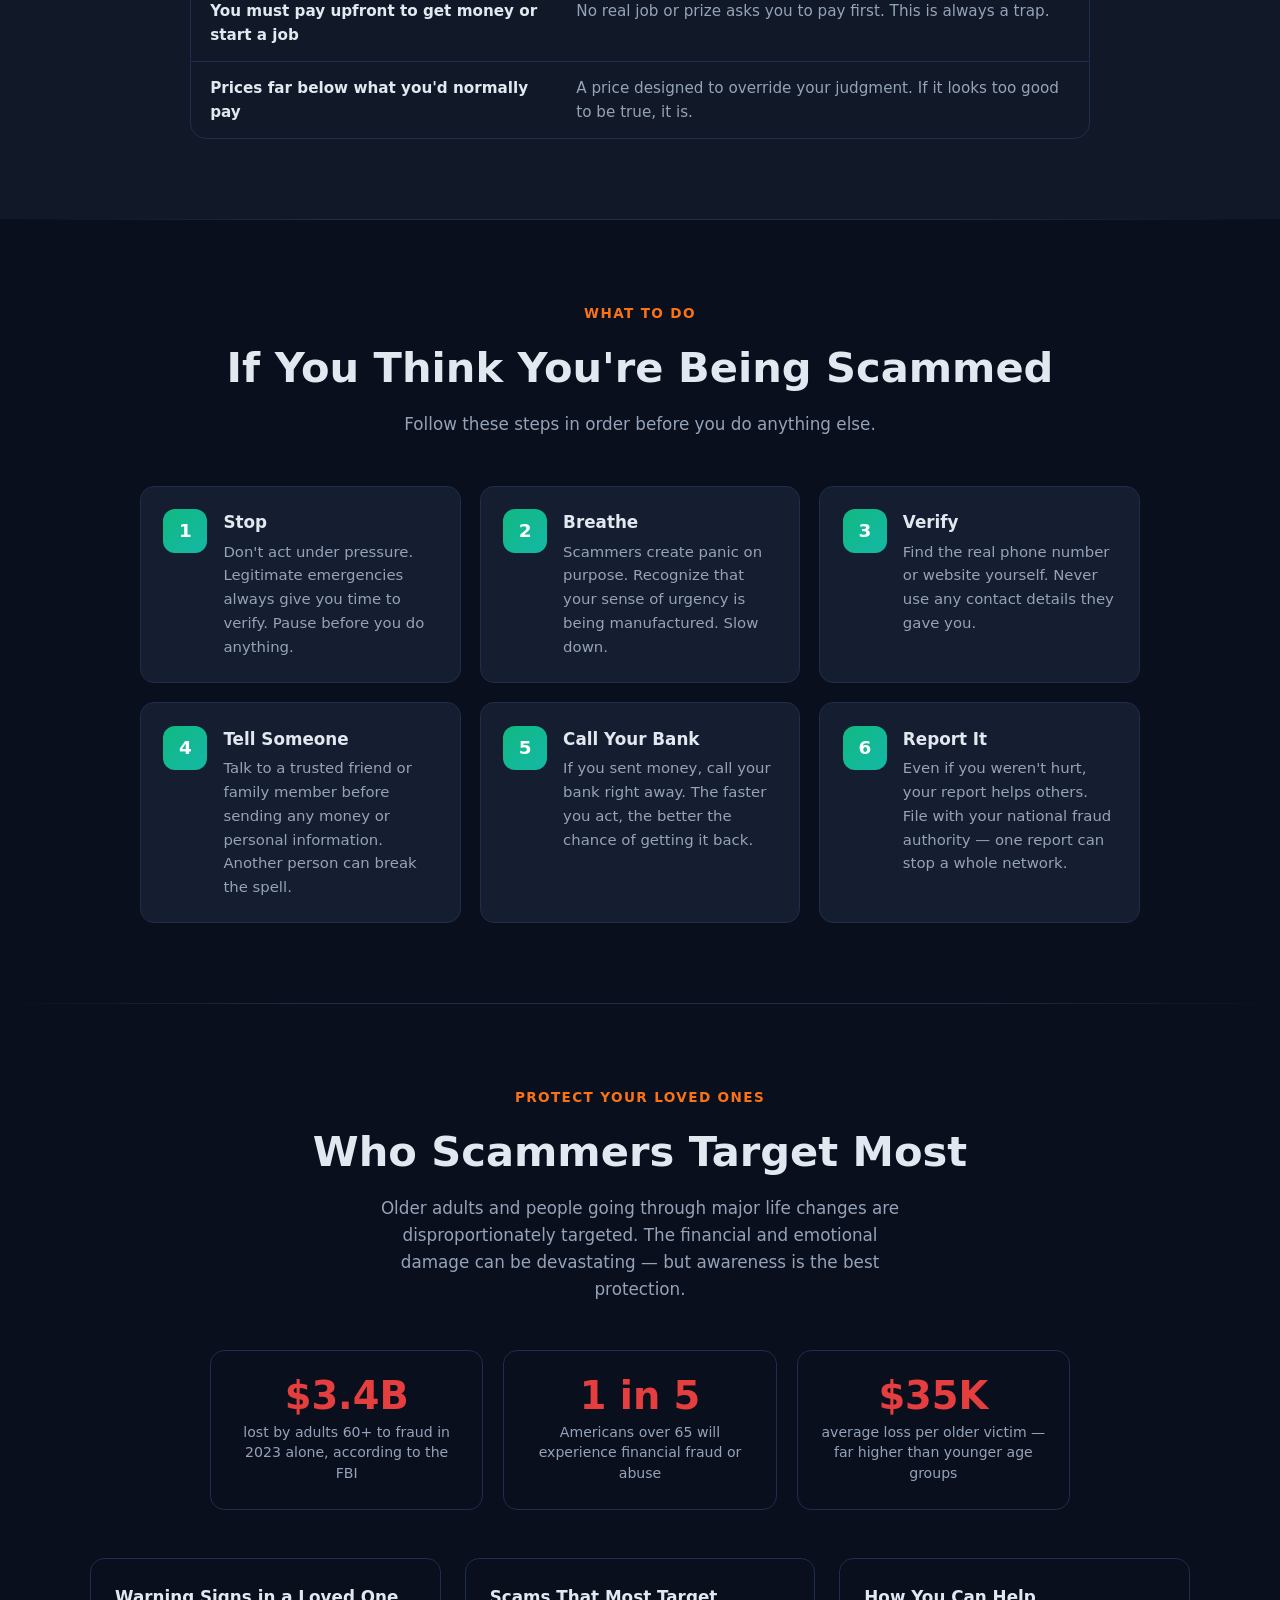
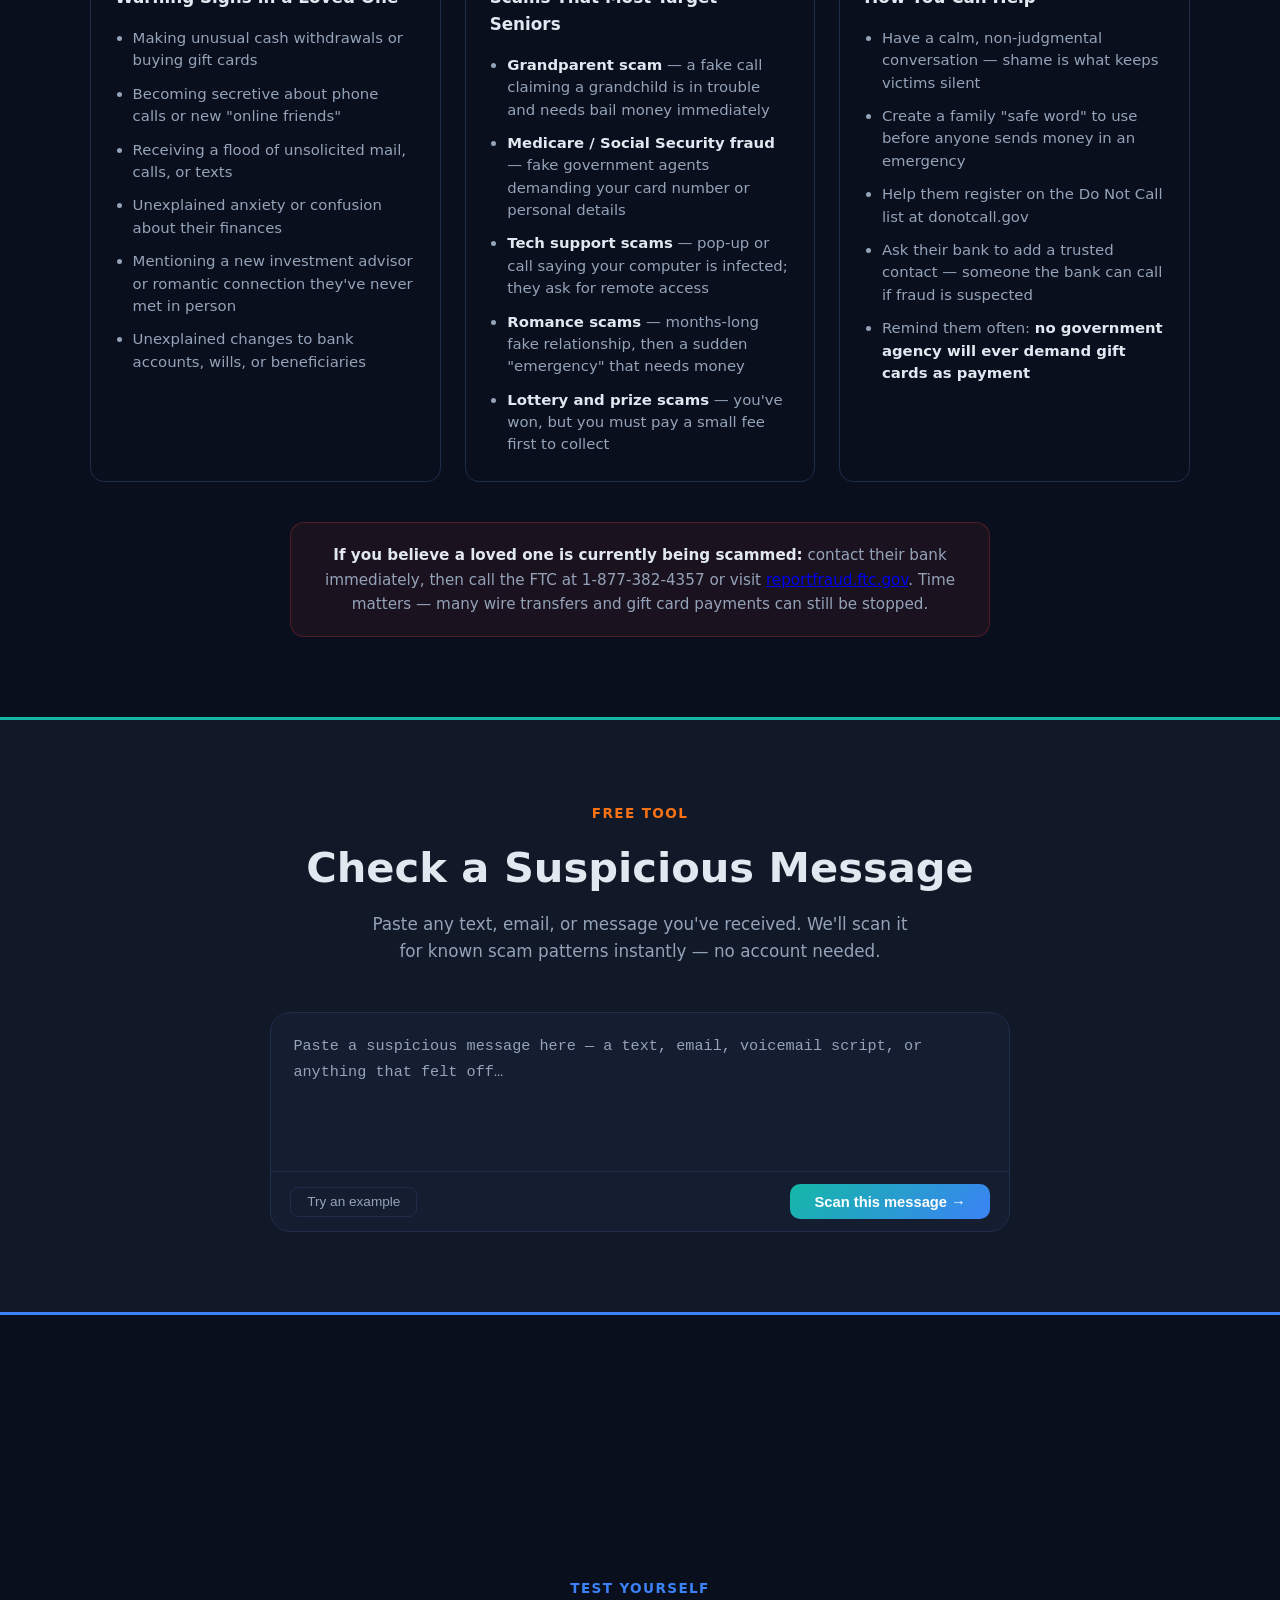
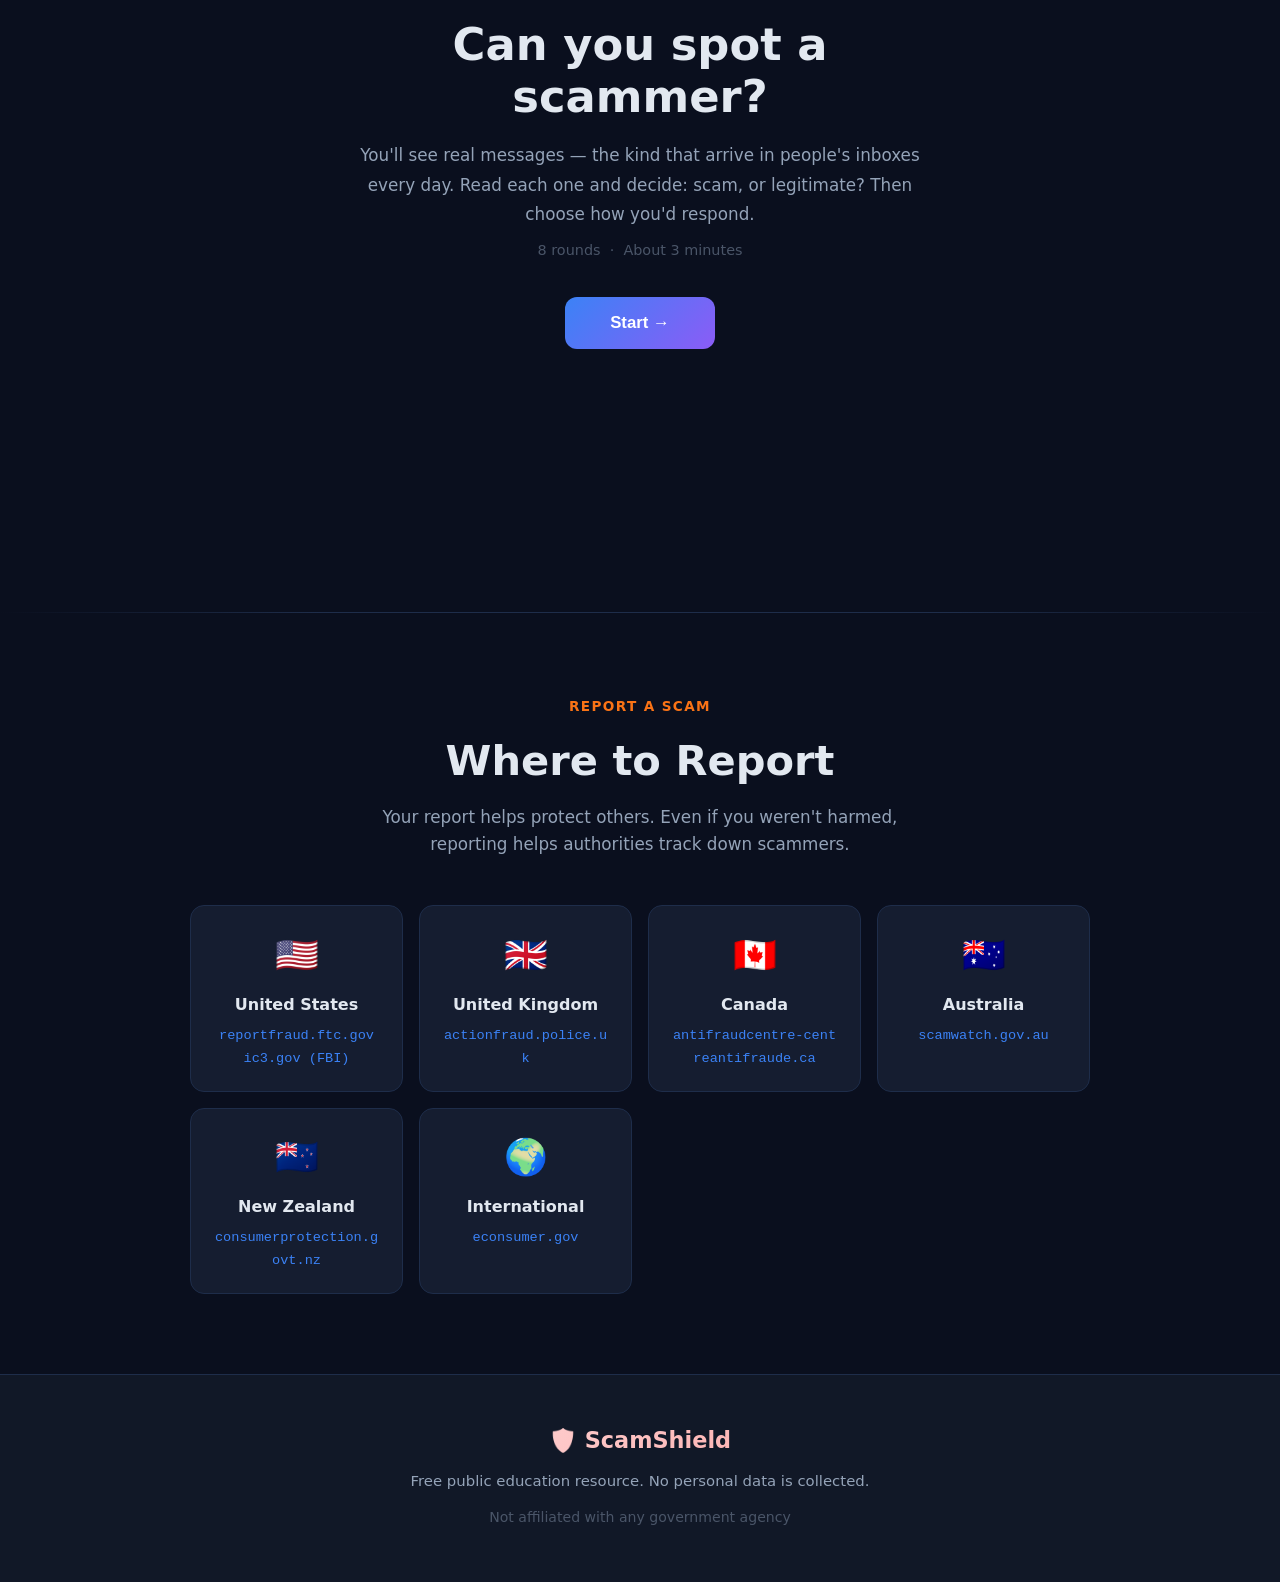
==== commit 8a43ba79: "added some stuff" ====
--- a/index.html
+++ b/index.html
@@ -859,6 +859,223 @@
   }
   .final-restart:hover { opacity: .85; }
 
+  /* ── Mode switching ── */
+  body.play-mode .learn-only { display: none !important; }
+  .mode-toggle {
+    display: flex; gap: 3px;
+    background: rgba(255,255,255,.07);
+    border-radius: 999px; padding: 3px;
+    border: 1px solid var(--border);
+  }
+  .mode-tab {
+    padding: .3rem .95rem; border-radius: 999px; border: none;
+    background: transparent; color: var(--muted);
+    font-size: .83rem; font-weight: 700; cursor: pointer; transition: all .2s;
+    letter-spacing: .02em;
+  }
+  .mode-tab.active { background: var(--accent); color: #fff; }
+  .mode-tab:not(.active):hover { color: var(--text); }
+
+  /* ── Games Hub ── */
+  #playMode { min-height: 100vh; }
+  .games-landing { max-width: 900px; margin: 0 auto; padding: 6rem 2rem 5rem; }
+  .games-hub-eyebrow {
+    font-size: .78rem; font-weight: 700; letter-spacing: .12em;
+    text-transform: uppercase; color: var(--accent); margin-bottom: .6rem;
+  }
+  .games-hub-title { font-size: 2.6rem; font-weight: 800; color: var(--text); margin: 0 0 .5rem; }
+  .games-hub-sub   { font-size: 1.05rem; color: var(--muted); margin: 0 0 3rem; max-width: 560px; }
+  .games-grid { display: grid; grid-template-columns: repeat(2, 1fr); gap: 1.4rem; }
+  .game-tile {
+    background: var(--surface); border: 1px solid var(--border);
+    border-radius: 18px; padding: 1.8rem 1.6rem; cursor: pointer;
+    transition: transform .2s, border-color .2s, box-shadow .2s;
+    display: flex; flex-direction: column; gap: .7rem;
+  }
+  .game-tile:hover { transform: translateY(-3px); border-color: var(--accent); box-shadow: 0 8px 32px rgba(99,102,241,.13); }
+  .game-tile-title { font-size: 1.15rem; font-weight: 700; color: var(--text); }
+  .game-tile-desc  { font-size: .92rem; color: var(--muted); line-height: 1.55; flex: 1; }
+  .game-tile-meta  { font-size: .8rem; color: #4a5568; display: flex; gap: 1rem; }
+  .game-tile-play  { font-size: .88rem; font-weight: 700; color: var(--accent); }
+  .game-screen { display: none; min-height: 100vh; padding: 2rem 1rem 5rem; }
+  .game-screen.visible { display: block; }
+  .game-back-bar { max-width: 520px; margin: 0 auto 1.5rem; }
+  .game-back-btn {
+    background: none; border: 1px solid var(--border); color: var(--muted);
+    border-radius: 999px; padding: .35rem .9rem; font-size: .85rem;
+    cursor: pointer; transition: all .2s;
+  }
+  .game-back-btn:hover { color: var(--text); border-color: var(--text); }
+
+  /* ── The Conversation ── */
+  #game-convo { background: var(--bg); }
+  .convo-wrap { max-width: 460px; margin: 0 auto; }
+  .convo-progress { display: flex; gap: .4rem; justify-content: center; margin-bottom: 1.5rem; }
+  .convo-pip { width: 28px; height: 5px; border-radius: 3px; background: var(--border); transition: background .3s; }
+  .convo-pip.done { background: var(--accent); }
+  .convo-pip.active { background: var(--accent); opacity: .5; }
+  .convo-header { text-align: center; margin-bottom: 1.2rem; }
+  .convo-scenario-num { font-size: .76rem; font-weight: 700; letter-spacing: .1em; text-transform: uppercase; color: var(--muted); margin-bottom: .3rem; }
+  .convo-scenario-title { font-size: 1.25rem; font-weight: 700; color: var(--text); }
+  .convo-scenario-sub { font-size: .88rem; color: var(--muted); margin-top: .15rem; }
+  .convo-phone {
+    background: var(--surface); border: 1px solid var(--border); border-radius: 22px;
+    padding: 1.1rem; min-height: 260px; display: flex; flex-direction: column; gap: .7rem;
+  }
+  .convo-contact-bar {
+    display: flex; align-items: center; gap: .6rem;
+    padding-bottom: .75rem; border-bottom: 1px solid var(--border);
+  }
+  .convo-avatar {
+    width: 32px; height: 32px; border-radius: 50%; background: var(--border);
+    display: flex; align-items: center; justify-content: center;
+    font-size: .8rem; color: var(--muted); flex-shrink: 0;
+  }
+  .convo-contact-name { font-size: .88rem; font-weight: 700; color: var(--text); }
+  .convo-contact-sub  { font-size: .75rem; color: var(--muted); }
+  .convo-messages { display: flex; flex-direction: column; gap: .55rem; flex: 1; }
+  .convo-bubble {
+    max-width: 82%; padding: .6rem .85rem; border-radius: 16px;
+    font-size: .9rem; line-height: 1.5;
+    opacity: 0; transform: translateY(6px); transition: opacity .3s, transform .3s;
+  }
+  .convo-bubble.show { opacity: 1; transform: translateY(0); }
+  .convo-bubble.them { background: var(--bg); border: 1px solid var(--border); color: var(--text); align-self: flex-start; border-bottom-left-radius: 4px; }
+  .convo-bubble.me   { background: var(--accent); color: #fff; align-self: flex-end; border-bottom-right-radius: 4px; }
+  .convo-typing { display: none; font-size: .8rem; color: var(--muted); padding: .35rem 0; }
+  .convo-choices { display: flex; flex-direction: column; gap: .55rem; margin-top: .6rem; }
+  .convo-choice-btn {
+    background: var(--surface); border: 1px solid var(--border); color: var(--text);
+    border-radius: 12px; padding: .65rem 1rem; font-size: .88rem; text-align: left;
+    cursor: pointer; transition: all .18s; line-height: 1.4;
+  }
+  .convo-choice-btn:hover { border-color: var(--accent); color: var(--accent); }
+  .convo-outcome {
+    background: var(--surface); border-radius: 14px; padding: 1.2rem;
+    margin-top: .6rem; display: none;
+  }
+  .convo-outcome.good { border: 1.5px solid #22c55e; }
+  .convo-outcome.bad  { border: 1.5px solid var(--red); }
+  .convo-outcome-label { font-size: .76rem; font-weight: 800; letter-spacing: .08em; text-transform: uppercase; margin-bottom: .45rem; }
+  .convo-outcome.good .convo-outcome-label { color: #22c55e; }
+  .convo-outcome.bad  .convo-outcome-label { color: var(--red); }
+  .convo-outcome-text { font-size: .91rem; color: var(--muted); line-height: 1.6; }
+  .convo-next-btn {
+    width: 100%; margin-top: .9rem; padding: .7rem; border-radius: 12px; border: none;
+    background: var(--accent); color: #fff; font-size: .93rem; font-weight: 700; cursor: pointer; transition: opacity .2s;
+  }
+  .convo-next-btn:hover { opacity: .85; }
+
+  /* ── Would You Fall For It ── */
+  #game-wyff { background: var(--bg); }
+  .wyff-wrap { max-width: 580px; margin: 0 auto; }
+  .wyff-progress { display: flex; align-items: center; gap: .5rem; margin-bottom: 1.4rem; font-size: .85rem; color: var(--muted); }
+  .wyff-progress-bar { flex: 1; height: 5px; background: var(--border); border-radius: 3px; overflow: hidden; }
+  .wyff-progress-fill { height: 100%; background: var(--accent); border-radius: 3px; transition: width .4s; }
+  .wyff-card { background: var(--surface); border: 1px solid var(--border); border-radius: 18px; overflow: hidden; }
+  .wyff-context-bar { padding: .65rem 1.3rem; background: rgba(255,255,255,.04); border-bottom: 1px solid var(--border); font-size: .82rem; color: var(--muted); }
+  .wyff-msg { padding: 1.3rem; font-size: .95rem; color: var(--text); line-height: 1.65; white-space: pre-wrap; font-family: monospace; background: var(--bg); margin: 0 1.3rem; border-radius: 10px; border: 1px solid var(--border); }
+  .wyff-question { padding: 1rem 1.3rem 1.3rem; text-align: center; }
+  .wyff-q-label { font-size: .88rem; color: var(--muted); margin-bottom: .8rem; }
+  .wyff-btns { display: flex; gap: .55rem; justify-content: center; flex-wrap: wrap; }
+  .wyff-btn {
+    padding: .55rem 1.1rem; border-radius: 999px; border: 1.5px solid var(--border);
+    background: transparent; color: var(--text); font-size: .85rem; font-weight: 600;
+    cursor: pointer; transition: all .18s;
+  }
+  .wyff-btn:hover { border-color: var(--accent); color: var(--accent); }
+  .wyff-reveal { padding: 1.3rem; border-top: 1px solid var(--border); display: none; }
+  .wyff-stat-big  { font-size: 2.8rem; font-weight: 800; color: var(--red); line-height: 1; margin-bottom: .2rem; }
+  .wyff-stat-label { font-size: .92rem; color: var(--muted); margin-bottom: 1rem; }
+  .wyff-flags-title { font-size: .78rem; font-weight: 700; text-transform: uppercase; letter-spacing: .07em; color: var(--muted); margin-bottom: .55rem; }
+  .wyff-flag-list { display: flex; flex-direction: column; gap: .45rem; margin-bottom: .9rem; }
+  .wyff-flag-item { display: flex; gap: .55rem; align-items: flex-start; font-size: .88rem; color: var(--muted); }
+  .wyff-flag-dot { width: 7px; height: 7px; border-radius: 50%; background: var(--red); flex-shrink: 0; margin-top: .32rem; }
+  .wyff-legit-note { font-size: .88rem; color: #22c55e; line-height: 1.55; margin-bottom: .9rem; background: rgba(34,197,94,.07); border: 1px solid rgba(34,197,94,.2); border-radius: 10px; padding: .7rem .9rem; }
+  .wyff-next-btn {
+    width: 100%; padding: .72rem; border-radius: 12px; border: none;
+    background: var(--accent); color: #fff; font-size: .93rem; font-weight: 700; cursor: pointer; transition: opacity .2s;
+  }
+  .wyff-next-btn:hover { opacity: .85; }
+  .wyff-result { text-align: center; padding: 3rem 2rem; }
+  .wyff-result-score { font-size: 3.5rem; font-weight: 800; color: var(--accent); }
+  .wyff-result-label { font-size: 1rem; color: var(--muted); margin: .4rem 0 2rem; }
+
+  /* ── Social Profile ── */
+  #game-social { background: var(--bg); }
+  .social-wrap { max-width: 480px; margin: 0 auto; }
+  .social-header { text-align: center; margin-bottom: 1.2rem; }
+  .social-header h3 { font-size: 1.25rem; font-weight: 700; color: var(--text); margin: 0 0 .25rem; }
+  .social-header p  { font-size: .9rem; color: var(--muted); }
+  .social-profile-card { background: var(--surface); border: 1px solid var(--border); border-radius: 18px; overflow: hidden; margin-bottom: 1rem; }
+  .social-cover { height: 72px; background: linear-gradient(135deg, #1e2d45, #2a3a55); }
+  .social-profile-top { padding: 0 1.3rem 1rem; }
+  .social-avatar-wrap { margin-top: -28px; margin-bottom: .55rem; }
+  .social-avatar { width: 58px; height: 58px; border-radius: 50%; border: 3px solid var(--surface); background: var(--border); display: flex; align-items: center; justify-content: center; font-size: 1.5rem; }
+  .social-name   { font-size: 1.05rem; font-weight: 700; color: var(--text); }
+  .social-handle { font-size: .82rem; color: var(--muted); margin-bottom: .45rem; }
+  .social-bio    { font-size: .88rem; color: var(--muted); line-height: 1.5; margin-bottom: .7rem; }
+  .social-stats-row { display: flex; gap: 1.1rem; font-size: .83rem; color: var(--muted); padding-bottom: .7rem; border-bottom: 1px solid var(--border); margin-bottom: .7rem; }
+  .social-stats-row strong { color: var(--text); }
+  .social-post { background: var(--bg); border-radius: 10px; padding: .7rem .9rem; margin: 0 1.3rem .9rem; font-size: .86rem; color: var(--muted); line-height: 1.5; border: 1px solid var(--border); }
+  .social-post-label { font-size: .73rem; color: #4a5568; margin-bottom: .25rem; }
+  .social-dm-badge { background: rgba(99,102,241,.09); border: 1px solid rgba(99,102,241,.22); border-radius: 10px; padding: .7rem .9rem; margin: 0 1.3rem .9rem; font-size: .86rem; color: var(--muted); line-height: 1.5; }
+  .social-dm-label { font-size: .73rem; font-weight: 700; color: var(--accent); margin-bottom: .25rem; }
+  .social-verdict-btns { display: flex; gap: .7rem; padding: 0 1.3rem 1.2rem; }
+  .social-verdict-btn { flex: 1; padding: .6rem; border-radius: 11px; border: 1.5px solid var(--border); background: transparent; font-size: .88rem; font-weight: 700; cursor: pointer; transition: all .18s; }
+  .social-verdict-btn.real { color: #22c55e; border-color: #22c55e; }
+  .social-verdict-btn.real:hover { background: rgba(34,197,94,.1); }
+  .social-verdict-btn.fake { color: var(--red); border-color: var(--red); }
+  .social-verdict-btn.fake:hover { background: rgba(229,62,62,.1); }
+  .social-reveal { padding: .8rem 1.3rem 1.1rem; border-top: 1px solid var(--border); display: none; }
+  .social-verdict-banner { border-radius: 9px; padding: .65rem .9rem; font-size: .88rem; font-weight: 700; margin-bottom: .7rem; }
+  .social-verdict-banner.correct { background: rgba(34,197,94,.09); color: #22c55e; border: 1px solid rgba(34,197,94,.2); }
+  .social-verdict-banner.wrong   { background: rgba(229,62,62,.09); color: var(--red); border: 1px solid rgba(229,62,62,.2); }
+  .social-tells-title { font-size: .76rem; font-weight: 700; text-transform: uppercase; letter-spacing: .07em; color: var(--muted); margin-bottom: .45rem; }
+  .social-tell-list { display: flex; flex-direction: column; gap: .38rem; margin-bottom: .7rem; }
+  .social-tell { font-size: .86rem; color: var(--muted); display: flex; gap: .45rem; align-items: flex-start; }
+  .social-tell-dot { width: 7px; height: 7px; border-radius: 50%; flex-shrink: 0; margin-top: .28rem; }
+  .social-tell-dot.red   { background: var(--red); }
+  .social-tell-dot.green { background: #22c55e; }
+  .social-next-btn { width: 100%; padding: .72rem; border-radius: 12px; border: none; background: var(--accent); color: #fff; font-size: .93rem; font-weight: 700; cursor: pointer; transition: opacity .2s; }
+  .social-next-btn:hover { opacity: .85; }
+
+  /* ── Escape the Call ── */
+  #game-call { background: var(--bg); }
+  .call-wrap { max-width: 480px; margin: 0 auto; }
+  .call-scenario-progress { display: flex; gap: .4rem; justify-content: center; margin-bottom: 1rem; }
+  .call-pip { width: 28px; height: 5px; border-radius: 3px; background: var(--border); transition: background .3s; }
+  .call-pip.done { background: var(--accent); }
+  .call-pip.active { background: var(--accent); opacity: .5; }
+  .call-phone-top { background: linear-gradient(160deg, #1a2535, #0d1822); border-radius: 20px 20px 0 0; padding: 1.3rem 1.3rem .8rem; text-align: center; border: 1px solid var(--border); border-bottom: none; }
+  .call-indicator { display: flex; align-items: center; justify-content: center; gap: .45rem; font-size: .75rem; color: #22c55e; font-weight: 700; letter-spacing: .05em; text-transform: uppercase; margin-bottom: .55rem; }
+  .call-dot { width: 7px; height: 7px; border-radius: 50%; background: #22c55e; animation: pulse-green 1.5s infinite; }
+  @keyframes pulse-green { 0%,100%{opacity:1} 50%{opacity:.3} }
+  .call-caller-name { font-size: 1.35rem; font-weight: 700; color: #fff; margin-bottom: .2rem; }
+  .call-caller-sub  { font-size: .83rem; color: rgba(255,255,255,.45); margin-bottom: .5rem; }
+  .call-timer { font-size: .83rem; color: rgba(255,255,255,.35); font-variant-numeric: tabular-nums; }
+  .call-transcript-area { background: var(--surface); border: 1px solid var(--border); border-top: none; border-bottom: none; padding: 1.1rem 1.3rem; min-height: 180px; display: flex; flex-direction: column; gap: .7rem; }
+  .call-line { display: flex; gap: .55rem; opacity: 0; transform: translateY(5px); transition: opacity .3s, transform .3s; }
+  .call-line.show { opacity: 1; transform: translateY(0); }
+  .call-line-label { font-size: .74rem; font-weight: 700; color: var(--muted); min-width: 46px; padding-top: .1rem; flex-shrink: 0; }
+  .call-line-label.them { color: var(--red); }
+  .call-line-label.you  { color: var(--accent); }
+  .call-line-text { font-size: .9rem; color: var(--text); line-height: 1.55; font-style: italic; }
+  .call-choices-area { background: var(--surface); border: 1px solid var(--border); border-radius: 0 0 20px 20px; padding: .9rem 1.3rem 1.3rem; }
+  .call-choices-label { font-size: .76rem; font-weight: 700; text-transform: uppercase; letter-spacing: .07em; color: var(--muted); margin-bottom: .65rem; }
+  .call-choice-btns { display: flex; flex-direction: column; gap: .5rem; }
+  .call-choice-btn { background: var(--bg); border: 1px solid var(--border); color: var(--text); border-radius: 11px; padding: .62rem .9rem; font-size: .88rem; text-align: left; cursor: pointer; transition: all .18s; line-height: 1.4; }
+  .call-choice-btn:hover { border-color: var(--accent); color: var(--accent); }
+  .call-outcome { border-radius: 0 0 20px 20px; padding: 1.3rem; display: none; border: 1px solid var(--border); border-top: none; }
+  .call-outcome.good { background: rgba(34,197,94,.05); border-color: rgba(34,197,94,.2); }
+  .call-outcome.bad  { background: rgba(229,62,62,.05); border-color: rgba(229,62,62,.2); }
+  .call-outcome-label { font-size: .76rem; font-weight: 800; text-transform: uppercase; letter-spacing: .08em; margin-bottom: .45rem; }
+  .call-outcome.good .call-outcome-label { color: #22c55e; }
+  .call-outcome.bad  .call-outcome-label { color: var(--red); }
+  .call-outcome-text { font-size: .91rem; color: var(--muted); line-height: 1.6; margin-bottom: .9rem; }
+  .call-next-btn { width: 100%; padding: .72rem; border-radius: 12px; border: none; background: var(--accent); color: #fff; font-size: .93rem; font-weight: 700; cursor: pointer; transition: opacity .2s; }
+  .call-next-btn:hover { opacity: .85; }
+
   /* ── Protect section ── */
   #protect { background: var(--surface); }
   .protect-stats {
@@ -968,24 +1185,23 @@
 
 <!-- NAV -->
 <nav>
-  <a class="nav-brand" href="#hero">
-    <span class="shield-icon">🛡️</span>
-    ScamShield
-  </a>
-  <ul class="nav-links">
-    <li><a href="#scams">Scam Types</a></li>
-    <li><a href="#universal">Red Flags</a></li>
-    <li><a href="#defense">Defense</a></li>
-    <li><a href="#protect">Protect Loved Ones</a></li>
-    <li><a href="#checker">Check a Message</a></li>
-    <li><a href="#quiz">Test Yourself</a></li>
-    <li><a href="#report">Report</a></li>
+  <a class="nav-brand" href="#hero" onclick="switchMode('learn')">ScamShield</a>
+  <ul class="nav-links" id="learnNavLinks">
+    <li><a href="#scams"     onclick="switchMode('learn')">Scam Types</a></li>
+    <li><a href="#universal" onclick="switchMode('learn')">Red Flags</a></li>
+    <li><a href="#defense"   onclick="switchMode('learn')">Defense</a></li>
+    <li><a href="#protect"   onclick="switchMode('learn')">Protect Loved Ones</a></li>
+    <li><a href="#checker"   onclick="switchMode('learn')">Check a Message</a></li>
+    <li><a href="#report"    onclick="switchMode('learn')">Report</a></li>
   </ul>
-  <a class="nav-cta" href="#quiz">Test Yourself →</a>
+  <div class="mode-toggle">
+    <button class="mode-tab active" id="tabLearn" onclick="switchMode('learn')">Learn</button>
+    <button class="mode-tab"        id="tabPlay"  onclick="switchMode('play')">Play</button>
+  </div>
 </nav>
 
 <!-- HERO -->
-<section class="hero" id="hero">
+<section class="hero learn-only" id="hero">
   <div class="hero-bg"></div>
   <div class="hero-grid"></div>
   <div class="hero-particles" id="heroParticles"></div>
@@ -993,8 +1209,8 @@
     <h1>Know the Scam.<br>Break the Trap.</h1>
     <p>Scammers steal billions of dollars every year. This guide helps you recognize fraud, protect yourself, and know what to do if you're targeted.</p>
     <div class="hero-btns">
-      <a class="btn-primary" href="#scams">Explore Scam Types</a>
-      <a class="btn-secondary" href="#quiz">Take the Quiz</a>
+      <a class="btn-primary" href="#scams" onclick="switchMode('learn')">Explore Scam Types</a>
+      <a class="btn-secondary" href="#" onclick="switchMode('play'); return false;">Play Games</a>
     </div>
     <div class="hero-stats">
       <div class="stat">
@@ -1017,10 +1233,10 @@
   </div>
 </section>
 
-<hr class="section-divider">
+<hr class="section-divider learn-only">
 
 <!-- SCAM DIRECTORY -->
-<section id="scams">
+<section id="scams" class="learn-only">
   <div class="section-header fade-in">
     <div class="section-tag">Scam Types</div>
     <h2>Scam Directory</h2>
@@ -1039,7 +1255,7 @@
 </section>
 
 <!-- UNIVERSAL FLAGS -->
-<section id="universal">
+<section id="universal" class="learn-only">
   <div class="section-header fade-in">
     <div class="section-tag">Always Watch For</div>
     <h2>Universal Red Flags</h2>
@@ -1055,10 +1271,10 @@
   </div>
 </section>
 
-<hr class="section-divider">
+<hr class="section-divider learn-only">
 
 <!-- DEFENSE PROTOCOL -->
-<section id="defense">
+<section id="defense" class="learn-only">
   <div class="section-header fade-in">
     <div class="section-tag">What To Do</div>
     <h2>If You Think You're Being Scammed</h2>
@@ -1068,8 +1284,8 @@
 </section>
 
 <!-- PROTECTING VULNERABLE LOVED ONES -->
-<div class="section-divider"></div>
-<section id="protect">
+<div class="section-divider learn-only"></div>
+<section id="protect" class="learn-only">
   <div class="section-header fade-in">
     <div class="section-tag">Protect Your Loved Ones</div>
     <h2>Who Scammers Target Most</h2>
@@ -1131,7 +1347,7 @@
 </section>
 
 <!-- MESSAGE CHECKER -->
-<section id="checker">
+<section id="checker" class="learn-only">
   <div class="section-header fade-in">
     <div class="section-tag">Free Tool</div>
     <h2>Check a Suspicious Message</h2>
@@ -1163,7 +1379,7 @@
 </section>
 
 <!-- SCAM OR NOT GAME -->
-<section id="quiz">
+<section id="quiz" class="learn-only">
 
   <!-- Intro screen -->
   <div class="quiz-intro fade-in" id="quizIntro">
@@ -1234,10 +1450,10 @@
 
 </section>
 
-<hr class="section-divider">
+<hr class="section-divider learn-only">
 
 <!-- REPORT RESOURCES -->
-<section id="report">
+<section id="report" class="learn-only">
   <div class="section-header fade-in">
     <div class="section-tag">Report a Scam</div>
     <h2>Where to Report</h2>
@@ -1245,6 +1461,190 @@
   </div>
   <div class="report-grid fade-in" id="reportGrid"></div>
 </section>
+
+<!-- ═══════════════════════ PLAY MODE ═══════════════════════ -->
+<div id="playMode" style="display:none">
+
+  <!-- GAMES HUB -->
+  <div id="gamesHub">
+    <div class="games-landing">
+      <div class="games-hub-eyebrow">Interactive</div>
+      <h2 class="games-hub-title">Learn by Doing</h2>
+      <p class="games-hub-sub">Four games that sharpen your scam radar. No real information needed — just your instincts.</p>
+      <div class="games-grid">
+
+        <div class="game-tile" onclick="showGame('game-convo')">
+          <div class="game-tile-title">The Conversation</div>
+          <div class="game-tile-desc">A suspicious text thread plays out in real time. At the critical moment — what do you do? Your choices determine the outcome.</div>
+          <div class="game-tile-meta"><span>3 scenarios</span><span>~4 min</span></div>
+          <div class="game-tile-play">Play →</div>
+        </div>
+
+        <div class="game-tile" onclick="showGame('game-wyff')">
+          <div class="game-tile-title">Would You Have Fallen For It?</div>
+          <div class="game-tile-desc">See a real scam. Guess how many people fell for it. The truth might surprise you — these are real statistics from real victims.</div>
+          <div class="game-tile-meta"><span>5 scenarios</span><span>~3 min</span></div>
+          <div class="game-tile-play">Play →</div>
+        </div>
+
+        <div class="game-tile" onclick="showGame('game-social')">
+          <div class="game-tile-title">Real or Fake Profile?</div>
+          <div class="game-tile-desc">A social media profile slides in. Study the details — is this a real person, or a scammer building a false identity to gain your trust?</div>
+          <div class="game-tile-meta"><span>6 profiles</span><span>~4 min</span></div>
+          <div class="game-tile-play">Play →</div>
+        </div>
+
+        <div class="game-tile" onclick="showGame('game-call')">
+          <div class="game-tile-title">Escape the Call</div>
+          <div class="game-tile-desc">You're already on the phone with a scammer. The transcript plays out line by line. Can you get out before it's too late?</div>
+          <div class="game-tile-meta"><span>3 calls</span><span>~5 min</span></div>
+          <div class="game-tile-play">Play →</div>
+        </div>
+
+      </div>
+    </div>
+  </div>
+
+  <!-- ── GAME: THE CONVERSATION ─────────────────────────────── -->
+  <div class="game-screen" id="game-convo">
+    <div class="game-back-bar">
+      <button class="game-back-btn" onclick="backToGames()">← All Games</button>
+    </div>
+    <div class="convo-wrap">
+      <div class="convo-progress" id="convoPips"></div>
+      <div class="convo-header">
+        <div class="convo-scenario-num" id="convoNum"></div>
+        <div class="convo-scenario-title" id="convoTitle"></div>
+        <div class="convo-scenario-sub" id="convoSub"></div>
+      </div>
+      <div class="convo-phone">
+        <div class="convo-contact-bar">
+          <div class="convo-avatar" id="convoAvatar">?</div>
+          <div>
+            <div class="convo-contact-name" id="convoContact"></div>
+            <div class="convo-contact-sub" id="convoContactSub"></div>
+          </div>
+        </div>
+        <div class="convo-messages" id="convoMessages"></div>
+        <div class="convo-typing" id="convoTyping">typing…</div>
+      </div>
+      <div class="convo-choices" id="convoChoices"></div>
+      <div class="convo-outcome" id="convoOutcome">
+        <div class="convo-outcome-label" id="convoOutcomeLabel"></div>
+        <div class="convo-outcome-text" id="convoOutcomeText"></div>
+        <button class="convo-next-btn" id="convoNextBtn" onclick="convoNext()">Next Scenario →</button>
+      </div>
+    </div>
+  </div>
+
+  <!-- ── GAME: WOULD YOU FALL FOR IT ───────────────────────── -->
+  <div class="game-screen" id="game-wyff">
+    <div class="game-back-bar">
+      <button class="game-back-btn" onclick="backToGames()">← All Games</button>
+    </div>
+    <div class="wyff-wrap">
+      <div class="wyff-progress">
+        <div class="wyff-progress-bar"><div class="wyff-progress-fill" id="wyffFill"></div></div>
+        <span id="wyffCounter">1 of 5</span>
+      </div>
+      <div class="wyff-card" id="wyffCard">
+        <div class="wyff-context-bar" id="wyffContext"></div>
+        <div class="wyff-msg" id="wyffMsg"></div>
+        <div class="wyff-question">
+          <div class="wyff-q-label">How confident are you that you would have spotted this?</div>
+          <div class="wyff-btns">
+            <button class="wyff-btn" onclick="wyffAnswer('spot')">I would have spotted it</button>
+            <button class="wyff-btn" onclick="wyffAnswer('unsure')">I'm not sure</button>
+            <button class="wyff-btn" onclick="wyffAnswer('fallen')">I might have fallen for it</button>
+          </div>
+        </div>
+        <div class="wyff-reveal" id="wyffReveal">
+          <div class="wyff-stat-big" id="wyffStat"></div>
+          <div class="wyff-stat-label" id="wyffStatLabel"></div>
+          <div class="wyff-flags-title" id="wyffFlagsTitle"></div>
+          <div class="wyff-flag-list" id="wyffFlagList"></div>
+          <button class="wyff-next-btn" id="wyffNextBtn" onclick="wyffNext()">Next →</button>
+        </div>
+      </div>
+      <div class="wyff-result" id="wyffResult">
+        <div class="wyff-result-score" id="wyffResultScore"></div>
+        <div class="wyff-result-label" id="wyffResultLabel"></div>
+        <button class="wyff-next-btn" onclick="initWyff()">Play Again</button>
+        <button class="game-back-btn" style="margin-top:.8rem;display:block;width:100%;text-align:center;" onclick="backToGames()">← All Games</button>
+      </div>
+    </div>
+  </div>
+
+  <!-- ── GAME: REAL OR FAKE PROFILE ────────────────────────── -->
+  <div class="game-screen" id="game-social">
+    <div class="game-back-bar">
+      <button class="game-back-btn" onclick="backToGames()">← All Games</button>
+    </div>
+    <div class="social-wrap">
+      <div class="social-header">
+        <h3 id="socialTitle">Real or Fake Profile?</h3>
+        <p id="socialSubtitle">Study the profile. Then decide.</p>
+      </div>
+      <div class="social-profile-card" id="socialCard">
+        <div class="social-cover"></div>
+        <div class="social-profile-top">
+          <div class="social-avatar-wrap">
+            <div class="social-avatar" id="socialAvatar"></div>
+          </div>
+          <div class="social-name" id="socialName"></div>
+          <div class="social-handle" id="socialHandle"></div>
+          <div class="social-bio" id="socialBio"></div>
+          <div class="social-stats-row" id="socialStats"></div>
+        </div>
+        <div class="social-post" id="socialPost"></div>
+        <div class="social-dm-badge" id="socialDM" style="display:none"></div>
+        <div class="social-verdict-btns">
+          <button class="social-verdict-btn real" onclick="socialVote(false)">Real Person</button>
+          <button class="social-verdict-btn fake" onclick="socialVote(true)">Scammer</button>
+        </div>
+        <div class="social-reveal" id="socialReveal">
+          <div class="social-verdict-banner" id="socialBanner"></div>
+          <div class="social-tells-title" id="socialTellsTitle"></div>
+          <div class="social-tell-list" id="socialTellList"></div>
+          <button class="social-next-btn" id="socialNextBtn" onclick="socialNext()">Next Profile →</button>
+        </div>
+      </div>
+      <div class="wyff-result" id="socialResult" style="display:none">
+        <div class="wyff-result-score" id="socialScore"></div>
+        <div class="wyff-result-label" id="socialScoreLabel"></div>
+        <button class="wyff-next-btn" onclick="initSocial()">Play Again</button>
+        <button class="game-back-btn" style="margin-top:.8rem;display:block;width:100%;text-align:center;" onclick="backToGames()">← All Games</button>
+      </div>
+    </div>
+  </div>
+
+  <!-- ── GAME: ESCAPE THE CALL ─────────────────────────────── -->
+  <div class="game-screen" id="game-call">
+    <div class="game-back-bar">
+      <button class="game-back-btn" onclick="backToGames()">← All Games</button>
+    </div>
+    <div class="call-wrap">
+      <div class="call-scenario-progress" id="callPips"></div>
+      <div class="call-phone-top">
+        <div class="call-indicator"><div class="call-dot"></div> Call in Progress</div>
+        <div class="call-caller-name" id="callCaller"></div>
+        <div class="call-caller-sub" id="callCallerSub"></div>
+        <div class="call-timer" id="callTimer">0:00</div>
+      </div>
+      <div class="call-transcript-area" id="callTranscript"></div>
+      <div class="call-choices-area" id="callChoicesArea">
+        <div class="call-choices-label">What do you say?</div>
+        <div class="call-choice-btns" id="callChoiceBtns"></div>
+      </div>
+      <div class="call-outcome" id="callOutcome">
+        <div class="call-outcome-label" id="callOutcomeLabel"></div>
+        <div class="call-outcome-text" id="callOutcomeText"></div>
+        <button class="call-next-btn" id="callNextBtn" onclick="callNext()">Next Call →</button>
+      </div>
+    </div>
+  </div>
+
+</div><!-- /playMode -->
 
 <!-- FOOTER -->
 <footer>
@@ -2474,6 +2874,587 @@
 new MutationObserver(observeAll).observe(document.getElementById('cards-container'), { childList: true });
 new MutationObserver(observeAll).observe(document.getElementById('protocolGrid'), { childList: true });
 new MutationObserver(observeAll).observe(document.getElementById('reportGrid'), { childList: true });
+
+// ─────────────────────── MODE SWITCHING ───────────────────────────────────
+function switchMode(mode) {
+  if (mode === 'play') {
+    document.body.classList.add('play-mode');
+    document.getElementById('playMode').style.display = '';
+    document.getElementById('tabLearn').classList.remove('active');
+    document.getElementById('tabPlay').classList.add('active');
+  } else {
+    document.body.classList.remove('play-mode');
+    document.getElementById('playMode').style.display = 'none';
+    document.getElementById('tabLearn').classList.add('active');
+    document.getElementById('tabPlay').classList.remove('active');
+  }
+  window.scrollTo({ top: 0, behavior: 'smooth' });
+}
+
+function showGame(id) {
+  document.getElementById('gamesHub').style.display = 'none';
+  document.querySelectorAll('.game-screen').forEach(s => s.classList.remove('visible'));
+  const el = document.getElementById(id);
+  if (el) { el.classList.add('visible'); window.scrollTo({ top: 0, behavior: 'smooth' }); }
+  if (id === 'game-convo')  initConvo();
+  if (id === 'game-wyff')   initWyff();
+  if (id === 'game-social') initSocial();
+  if (id === 'game-call')   initCall();
+}
+
+function backToGames() {
+  document.querySelectorAll('.game-screen').forEach(s => s.classList.remove('visible'));
+  document.getElementById('gamesHub').style.display = '';
+  window.scrollTo({ top: 0, behavior: 'smooth' });
+}
+
+// ─────────────────────── THE CONVERSATION ─────────────────────────────────
+const CONVO_SCENARIOS = [
+  {
+    title: 'Medicare Alert',
+    sub: 'Text from an unknown number',
+    caller: 'MEDICARE SERVICES',
+    callerSub: '+1 (855) 398-4121 · Unknown Number',
+    messages: [
+      { side: 'them', text: 'This is Medicare Services. Your supplemental coverage requires immediate confirmation. Reply YES to continue your benefits, or call 1-855-398-4121.' }
+    ],
+    prompt: 'What do you do?',
+    choices: [
+      { text: 'Reply YES',
+        reply: [{ side: 'me', text: 'YES' }, { side: 'them', text: 'Thank you. To complete enrollment, please reply with your Medicare ID number and date of birth.' }],
+        followPrompt: 'Now they want your Medicare ID. What now?',
+        followChoices: [
+          { text: 'Provide the information', safe: false },
+          { text: 'Hang up and call the real Medicare (1-800-633-4227)', safe: true }
+        ]
+      },
+      { text: 'Call the number in the text back', safe: false, direct: true },
+      { text: 'Look up 1-800-633-4227 (official Medicare) and call that instead', safe: true, direct: true },
+      { text: 'Block the number and ignore it', safe: true, direct: true }
+    ],
+    good: 'Medicare never initiates contact by unsolicited text and never asks you to confirm your ID this way. Blocking and ignoring was exactly right.',
+    bad:  'Your Medicare ID and date of birth were sold to identity thieves. Criminals filed $14,000 in fraudulent Medicare claims in your name before the fraud was caught.'
+  },
+  {
+    title: 'Package on Hold',
+    sub: 'Text from USPS',
+    caller: 'USPS Notifications',
+    callerSub: 'Short code 28777',
+    messages: [
+      { side: 'them', text: 'USPS: Your package #9400111899223477802 could not be delivered. A customs clearance fee of $2.99 is required. Pay here: http://usps-pkg-hold.xyz/pay — package returned in 24 hrs if unpaid.' }
+    ],
+    prompt: 'What do you do?',
+    choices: [
+      { text: 'Click the link and pay the $2.99', safe: false, direct: true },
+      { text: 'Reply STOP to unsubscribe', safe: false, direct: true, badNote: 'Replying confirms to the scammer that your number is active — you may receive more. Always go directly to usps.com to check real packages.' },
+      { text: 'Open usps.com directly and track the package yourself', safe: true, direct: true },
+      { text: 'Search the tracking number on the official USPS app', safe: true, direct: true }
+    ],
+    good: 'The official USPS site showed no package, no hold, and no fee owed. The ".xyz" domain and the $2.99 fee were dead giveaways. Real USPS fees appear in official mail — never via text.',
+    bad:  'The link opened a convincing fake USPS payment page. Your card number, expiration, and CVV were captured. Within hours, $847 in fraudulent charges appeared on your account.'
+  },
+  {
+    title: 'Grandchild in Trouble',
+    sub: 'Call from an unknown number',
+    caller: 'Unknown Number',
+    callerSub: '(202) 555-0182',
+    messages: [
+      { side: 'them', text: '[Crying] Grandma? It\'s me. I\'m in trouble. Please don\'t tell Mom and Dad — they\'ll be so worried.' },
+      { side: 'them', text: 'I got into a car accident and I\'m at the police station right now. My lawyer says I need $3,200 for bail tonight. I\'m scared.' }
+    ],
+    prompt: 'A "lawyer" is about to call you. What do you do first?',
+    choices: [
+      { text: 'Ask: "Which grandchild is this?" — without saying any names', safe: true, direct: true, goodNote: 'After a long pause, the caller hung up. Scammers fish for names — they\'ll use whatever you say. Asking open-ended questions without giving information is the perfect move.' },
+      { text: 'Wait for the "lawyer" to call and find out how to send money', safe: false, direct: true },
+      { text: 'Hang up and call your grandchild\'s real saved number', safe: true, direct: true, goodNote: 'Your grandchild answered immediately — completely fine. The whole thing was a scam. This is always the right move.' },
+      { text: 'Send the money via Zelle right away so they can get out', safe: false, direct: true }
+    ],
+    good: 'This is the grandparent scam — one of the most reported elder fraud schemes in the US. Scammers sometimes clone voices using AI clips from social media. Always verify through a number you already have saved, never one they give you.',
+    bad:  'A convincing "attorney" called with court paperwork details and professional language. You sent $3,200 via Zelle. When you tried to follow up, the number was disconnected. Your real grandchild had no idea.'
+  }
+];
+
+let convoIdx = 0, convoPhase = 0;
+
+function initConvo() {
+  convoIdx = 0; convoPhase = 0;
+  renderConvo();
+}
+
+function renderConvo() {
+  const s = CONVO_SCENARIOS[convoIdx];
+  // pips
+  const pips = document.getElementById('convoPips');
+  pips.innerHTML = CONVO_SCENARIOS.map((_, i) =>
+    `<div class="convo-pip ${i < convoIdx ? 'done' : i === convoIdx ? 'active' : ''}"></div>`
+  ).join('');
+  document.getElementById('convoNum').textContent   = `Scenario ${convoIdx + 1} of ${CONVO_SCENARIOS.length}`;
+  document.getElementById('convoTitle').textContent = s.title;
+  document.getElementById('convoSub').textContent   = s.sub;
+  document.getElementById('convoContact').textContent    = s.caller;
+  document.getElementById('convoContactSub').textContent = s.callerSub;
+  document.getElementById('convoAvatar').textContent     = s.caller[0];
+  document.getElementById('convoMessages').innerHTML = '';
+  document.getElementById('convoChoices').innerHTML  = '';
+  document.getElementById('convoTyping').style.display  = 'none';
+  const out = document.getElementById('convoOutcome');
+  out.style.display = 'none'; out.className = 'convo-outcome';
+  showConvoMessages(s.messages, () => showConvoChoices(s));
+}
+
+function showConvoMessages(msgs, cb) {
+  const box = document.getElementById('convoMessages');
+  const typing = document.getElementById('convoTyping');
+  let i = 0;
+  function next() {
+    if (i >= msgs.length) { typing.style.display = 'none'; if (cb) cb(); return; }
+    const m = msgs[i++];
+    if (m.side === 'them') {
+      typing.style.display = 'block';
+      setTimeout(() => {
+        typing.style.display = 'none';
+        const b = document.createElement('div');
+        b.className = `convo-bubble ${m.side}`;
+        b.textContent = m.text;
+        box.appendChild(b);
+        requestAnimationFrame(() => b.classList.add('show'));
+        setTimeout(next, 700);
+      }, 900);
+    } else {
+      const b = document.createElement('div');
+      b.className = `convo-bubble ${m.side}`;
+      b.textContent = m.text;
+      box.appendChild(b);
+      requestAnimationFrame(() => b.classList.add('show'));
+      setTimeout(next, 500);
+    }
+  }
+  next();
+}
+
+function showConvoChoices(s, followPrompt, followChoices) {
+  const choices = followChoices || s.choices;
+  const prompt  = followPrompt  || s.prompt;
+  const box = document.getElementById('convoChoices');
+  box.innerHTML = `<div style="font-size:.82rem;color:var(--muted);margin-bottom:.3rem;">${prompt}</div>`;
+  choices.forEach((c, i) => {
+    const btn = document.createElement('button');
+    btn.className = 'convo-choice-btn';
+    btn.textContent = c.text;
+    btn.onclick = () => handleConvoChoice(s, c, choices);
+    box.appendChild(btn);
+  });
+}
+
+function handleConvoChoice(s, choice, allChoices) {
+  document.getElementById('convoChoices').innerHTML = '';
+  if (choice.reply) {
+    // show reply messages, then follow-up choices
+    showConvoMessages(choice.reply, () => {
+      if (choice.followPrompt) showConvoChoices(s, choice.followPrompt, choice.followChoices);
+    });
+  } else {
+    const isSafe = choice.safe;
+    const note = isSafe ? (choice.goodNote || s.good) : (choice.badNote || s.bad);
+    showConvoOutcome(isSafe, note);
+  }
+}
+
+function showConvoOutcome(safe, text) {
+  const out = document.getElementById('convoOutcome');
+  out.className = `convo-outcome ${safe ? 'good' : 'bad'}`;
+  document.getElementById('convoOutcomeLabel').textContent = safe ? 'Good call.' : 'That was the trap.';
+  document.getElementById('convoOutcomeText').textContent  = text;
+  const btn = document.getElementById('convoNextBtn');
+  btn.textContent = convoIdx < CONVO_SCENARIOS.length - 1 ? 'Next Scenario →' : 'Finish';
+  out.style.display = '';
+}
+
+function convoNext() {
+  convoIdx++;
+  if (convoIdx >= CONVO_SCENARIOS.length) { backToGames(); return; }
+  document.getElementById('convoOutcome').style.display = 'none';
+  renderConvo();
+}
+
+// ─────────────────────── WOULD YOU FALL FOR IT ────────────────────────────
+const WYFF_SCENARIOS = [
+  {
+    context: 'Text message · Unknown number',
+    msg: `AMAZON: We noticed unusual activity on your account. Your account has been temporarily restricted.\n\nTo restore access, verify your identity:\nhttps://amazon-account-verify.support/secure\n\nIgnore this message and your account will be permanently closed.`,
+    stat: '1 in 3', statLabel: 'people who received this message clicked the link',
+    isScam: true,
+    flags: ['The domain is "amazon-account-verify.support" — not amazon.com', '"Unusual activity" with no specific details — designed to trigger fear', 'Threat of permanent closure if you don\'t act immediately', 'Amazon doesn\'t contact you by unsolicited text']
+  },
+  {
+    context: 'Email · Subject: "Action Required: Delivery Attempt Failed"',
+    msg: `Dear Customer,\n\nWe attempted to deliver your package today but no one was home.\n\nTo reschedule your delivery, please confirm your address and pay a small redelivery fee of $3.50 by clicking the link below:\n\n  [ Reschedule Delivery ]\n\nYour package will be returned to sender in 48 hours if unclaimed.`,
+    stat: '$107M', statLabel: 'stolen through fake delivery scams in the US in 2023',
+    isScam: true,
+    flags: ['"Dear Customer" — no name, no tracking number, no specific carrier', 'Vague "redelivery fee" — real carriers don\'t charge you to redeliver', '48-hour deadline creates false urgency', 'No mention of what the package is or who sent it']
+  },
+  {
+    context: 'Email from your bank · Subject: "Your monthly statement is ready"',
+    msg: `Hello [First Name],\n\nYour account statement for April is now available.\n\nSign in to your bank account at [YourBank].com to view it.\n\nThank you for banking with us.\n\n— Customer Service\n1-800-432-1000`,
+    stat: '94%', statLabel: 'of users correctly identified this as legitimate',
+    isScam: false,
+    legitimateNote: 'This is a real type of message banks send. No urgency, no suspicious links, no requests for personal information — just a notification to log in at your bank\'s actual website.'
+  },
+  {
+    context: 'Phone call · Transcript',
+    msg: `CALLER: "Hello, is this [Your Name]? I'm calling from the Social Security Administration. Your Social Security number has been suspended due to suspicious activity linked to drug trafficking in Texas.\n\nA federal warrant has been issued for your arrest. To avoid immediate detention, call us back at 1-833-555-0192. Do not contact local police — this is a federal matter."`,
+    stat: '$1.2B', statLabel: 'lost to Social Security impersonation scams — the #1 most-reported fraud type in America',
+    isScam: true,
+    flags: ['The SSA never calls to tell you your number is "suspended"', '"Drug trafficking" and "arrest warrant" are extreme scare tactics', '"Do not contact local police" is designed to isolate the victim', 'The call-back number is not the real SSA line (1-800-772-1213)']
+  },
+  {
+    context: 'Text from your doctor\'s office',
+    msg: `[TechHealth Medical] Reminder: You have an appointment with Dr. Patel tomorrow, Thursday at 2:30 PM.\n\nReply C to confirm or R to reschedule.\n\nQuestions? Call our office: (813) 555-0149.\n\nReply STOP to opt out of texts.`,
+    stat: '97%', statLabel: 'of users correctly identified this as a legitimate appointment reminder',
+    isScam: false,
+    legitimateNote: 'This is a standard appointment reminder. It names your doctor, gives a specific time, includes a real callback number, and has an opt-out. No links, no urgency, no requests for personal information.'
+  }
+];
+
+let wyffIdx = 0, wyffCorrect = 0;
+
+function initWyff() {
+  wyffIdx = 0; wyffCorrect = 0;
+  document.getElementById('wyffResult').style.display = 'none';
+  document.getElementById('wyffCard').style.display = '';
+  renderWyff();
+}
+
+function renderWyff() {
+  const s = WYFF_SCENARIOS[wyffIdx];
+  const pct = (wyffIdx / WYFF_SCENARIOS.length) * 100;
+  document.getElementById('wyffFill').style.width    = pct + '%';
+  document.getElementById('wyffCounter').textContent = `${wyffIdx + 1} of ${WYFF_SCENARIOS.length}`;
+  document.getElementById('wyffContext').textContent  = s.context;
+  document.getElementById('wyffMsg').textContent      = s.msg;
+  document.getElementById('wyffReveal').style.display = 'none';
+  document.querySelectorAll('.wyff-btn').forEach(b => { b.disabled = false; b.style.opacity = '1'; });
+}
+
+function wyffAnswer(confidence) {
+  document.querySelectorAll('.wyff-btn').forEach(b => { b.disabled = true; b.style.opacity = '.5'; });
+  const s = WYFF_SCENARIOS[wyffIdx];
+  const wasScam = s.isScam;
+  if ((confidence === 'spot' && wasScam) || (confidence === 'spot' && !wasScam)) wyffCorrect++;
+  const rev = document.getElementById('wyffReveal');
+  document.getElementById('wyffStat').textContent  = s.stat;
+  document.getElementById('wyffStatLabel').textContent = s.statLabel;
+  if (s.isScam) {
+    document.getElementById('wyffFlagsTitle').textContent = 'Red Flags in This Message';
+    document.getElementById('wyffFlagList').innerHTML = s.flags.map(f =>
+      `<div class="wyff-flag-item"><div class="wyff-flag-dot"></div><span>${f}</span></div>`
+    ).join('');
+  } else {
+    document.getElementById('wyffFlagsTitle').textContent = '';
+    document.getElementById('wyffFlagList').innerHTML = `<div class="wyff-legit-note">${s.legitimateNote}</div>`;
+  }
+  const nextBtn = document.getElementById('wyffNextBtn');
+  nextBtn.textContent = wyffIdx < WYFF_SCENARIOS.length - 1 ? 'Next →' : 'See Results';
+  rev.style.display = '';
+}
+
+function wyffNext() {
+  wyffIdx++;
+  if (wyffIdx >= WYFF_SCENARIOS.length) {
+    document.getElementById('wyffCard').style.display   = 'none';
+    document.getElementById('wyffResult').style.display = '';
+    document.getElementById('wyffResultScore').textContent = `${wyffCorrect} / ${WYFF_SCENARIOS.length}`;
+    const msgs = ['Keep practicing — scammers are sophisticated.', 'Good awareness — you\'re getting there.', 'Strong instincts — keep that critical eye.', 'Excellent — your radar is sharp.', 'Perfect score — you\'re hard to fool.'];
+    document.getElementById('wyffResultLabel').textContent = msgs[Math.min(wyffCorrect, msgs.length - 1)];
+    return;
+  }
+  renderWyff();
+}
+
+// ─────────────────────── REAL OR FAKE PROFILE ─────────────────────────────
+const SOCIAL_PROFILES = [
+  {
+    name: 'James Harrington', age: 57, avatar: '👔',
+    handle: 'james.harrington.57 · Houston, TX (currently in North Sea)',
+    bio: 'Widowed father of one daughter. Retired US Army Colonel, now working as petroleum engineer. Looking for genuine connection in this complicated world.',
+    friends: '143', posts: '11', joined: '7 months ago',
+    post: '"Another long week out on the rig. Missing home more than ever. Life is short — appreciate the people who matter."',
+    dm: '"I came across your profile and something told me to say hello. I don\'t usually message strangers, but I feel like genuine people are rare. How are you?"',
+    hasDM: true, isFake: true,
+    tells: ['Working on an oil rig — a textbook romance scam cover story', 'Widowed with a child — a sympathy detail used deliberately', 'Account only 7 months old with very few posts', 'Only 143 friends for someone his age and career', 'Unsolicited message to a stranger with immediate personal compliments']
+  },
+  {
+    name: 'Barbara Chen', age: 64, avatar: '🌺',
+    handle: 'barbara.chen.phoenix · Phoenix, AZ',
+    bio: 'Retired nurse. Grandma to four amazing kids. Love my book club, garden, and the Arizona Cardinals (even when they break my heart).',
+    friends: '394', posts: '248', joined: '11 years ago',
+    post: '"Little Lily\'s dance recital today — she was so nervous but she nailed it. So proud of this kid."',
+    hasDM: false, isFake: false,
+    tells: ['Account created 11 years ago — a long-established profile', '394 friends — realistic for her age and social circle', '248 posts — consistent, normal activity over time', 'Specific local interests and a real sports team', 'Recent post is a genuine personal moment, not a lure']
+  },
+  {
+    name: 'Sophia Renata', age: 31, avatar: '✨',
+    handle: 'sophia.renata.invest · Miami, FL',
+    bio: 'Investment strategist. Crypto enthusiast. Living proof you can work from anywhere. Ask me how I turned $500 into $24,000 in 6 months.',
+    friends: '2,847', posts: '9', joined: '4 months ago',
+    post: '"Another profitable week. This lifestyle is real. DM me if you want to know how I do it."',
+    dm: '"Hey! I think we have mutual friends. I\'ve had incredible results with a trading platform — completely changed my life. Happy to share more if you\'re interested."',
+    hasDM: true, isFake: true,
+    tells: ['Account only 4 months old but already 2,847 friends — purchased or fake', 'Only 9 posts despite thousands of connections', 'Profile is an advertisement: "turned $500 into $24,000"', 'Immediately pitches an investment opportunity to strangers', 'Deliberately vague about what the "platform" actually is']
+  },
+  {
+    name: 'Mike Kowalski', age: 71, avatar: '🎣',
+    handle: 'mike.kowalski.cleveland · Cleveland, OH',
+    bio: 'Vietnam vet. Die-hard Browns fan. Bass fishing is my religion. Retired machinist. Proud grandfather of three.',
+    friends: '162', posts: '94', joined: '6 years ago',
+    post: '"First warm day of the year. Got out to Mosquito Lake early. Didn\'t catch much but it was worth it."',
+    hasDM: false, isFake: false,
+    tells: ['6-year-old account with 94 posts — steady, authentic activity', '162 friends — realistic for his age and background', 'Very specific bio: Browns fan, Vietnam vet, specific lake name', 'Recent post is mundane and personal — not promotional', 'No unsolicited messages, no investment pitches']
+  },
+  {
+    name: 'Dr. Robert Hanson', age: 53, avatar: '👨‍⚕️',
+    handle: 'dr.robert.hanson · Chicago, IL',
+    bio: 'Cardiologist at Northwestern Medical. Humanitarian. Widower. Believe in living fully and loving deeply. Looking for something real.',
+    friends: '47', posts: '4', joined: '3 months ago',
+    post: '"Life is too short to spend it alone. Grateful for every new connection."',
+    dm: '"You have a beautiful spirit — I could tell from your photos. I\'m not usually the type to message strangers, but something about you felt different. Are you seeing anyone?"',
+    hasDM: true, isFake: true,
+    tells: ['Account only 3 months old with just 4 posts', 'Only 47 friends — implausible for a doctor at a major hospital', '"Widower" detail — extremely common in romance scam profiles', 'Immediately asks if you\'re single after a single compliment', 'Profile reads like a romantic ad, not an actual person\'s presence']
+  },
+  {
+    name: 'Linda Martinez', age: 67, avatar: '🌻',
+    handle: 'linda.martinez.tucson · Tucson, AZ',
+    bio: 'Retired 4th grade teacher. Sing in our church choir. My three grandkids are my whole world. Love hiking, cooking, and this beautiful desert.',
+    friends: '318', posts: '183', joined: '9 years ago',
+    post: '"Volunteered at the food bank this morning. So grateful for this community and these people."',
+    hasDM: false, isFake: false,
+    tells: ['9-year-old account with 183 posts — long-term authentic presence', 'Specific details: 4th grade teacher, church choir, grandkids', 'Recent post is about volunteering — genuine community engagement', '318 friends — realistic over 9 years', 'No investment pitches, no unsolicited romantic contact']
+  }
+];
+
+let socialIdx = 0, socialScore = 0;
+
+function initSocial() {
+  socialIdx = 0; socialScore = 0;
+  document.getElementById('socialResult').style.display  = 'none';
+  document.getElementById('socialCard').style.display    = '';
+  renderSocial();
+}
+
+function renderSocial() {
+  const p = SOCIAL_PROFILES[socialIdx];
+  document.getElementById('socialTitle').textContent    = `Profile ${socialIdx + 1} of ${SOCIAL_PROFILES.length}`;
+  document.getElementById('socialSubtitle').textContent = 'Study the profile carefully. Then decide.';
+  document.getElementById('socialAvatar').textContent   = p.avatar;
+  document.getElementById('socialName').textContent     = `${p.name}, ${p.age}`;
+  document.getElementById('socialHandle').textContent   = p.handle;
+  document.getElementById('socialBio').textContent      = p.bio;
+  document.getElementById('socialStats').innerHTML =
+    `<span><strong>${p.friends}</strong> friends</span><span><strong>${p.posts}</strong> posts</span><span>Joined: <strong>${p.joined}</strong></span>`;
+  const postEl = document.getElementById('socialPost');
+  postEl.innerHTML = `<div class="social-post-label">Recent post</div>${p.post}`;
+  const dmEl = document.getElementById('socialDM');
+  if (p.hasDM) {
+    dmEl.style.display = '';
+    dmEl.innerHTML = `<div class="social-dm-label">Direct Message received</div>"${p.dm}"`;
+  } else {
+    dmEl.style.display = 'none';
+  }
+  document.getElementById('socialReveal').style.display = 'none';
+  document.querySelectorAll('.social-verdict-btn').forEach(b => { b.disabled = false; b.style.opacity = '1'; });
+}
+
+function socialVote(guessedFake) {
+  document.querySelectorAll('.social-verdict-btn').forEach(b => { b.disabled = true; b.style.opacity = '.5'; });
+  const p = SOCIAL_PROFILES[socialIdx];
+  const correct = guessedFake === p.isFake;
+  if (correct) socialScore++;
+  const banner = document.getElementById('socialBanner');
+  banner.className = `social-verdict-banner ${correct ? 'correct' : 'wrong'}`;
+  banner.textContent = correct
+    ? (p.isFake ? 'Correct — this is a scammer.' : 'Correct — this is a real person.')
+    : (p.isFake ? 'This was actually a scammer.' : 'This was actually a real person.');
+  const dotColor = p.isFake ? 'red' : 'green';
+  document.getElementById('socialTellsTitle').textContent = p.isFake ? 'Red Flags' : 'Signs of a Real Profile';
+  document.getElementById('socialTellList').innerHTML = p.tells.map(t =>
+    `<div class="social-tell"><div class="social-tell-dot ${dotColor}"></div><span>${t}</span></div>`
+  ).join('');
+  const nextBtn = document.getElementById('socialNextBtn');
+  nextBtn.textContent = socialIdx < SOCIAL_PROFILES.length - 1 ? 'Next Profile →' : 'See Results';
+  document.getElementById('socialReveal').style.display = '';
+}
+
+function socialNext() {
+  socialIdx++;
+  if (socialIdx >= SOCIAL_PROFILES.length) {
+    document.getElementById('socialCard').style.display   = 'none';
+    document.getElementById('socialResult').style.display = '';
+    document.getElementById('socialScore').textContent      = `${socialScore} / ${SOCIAL_PROFILES.length}`;
+    const msgs = ['Keep going — scammers work hard at deception.', 'Good start — the tells get easier to spot.', 'Solid — you\'re building real pattern recognition.', 'Great instincts — most of these tricked real people.', 'Excellent — you have a sharp eye for red flags.', 'Perfect — you\'d be very hard to fool online.'];
+    document.getElementById('socialScoreLabel').textContent = msgs[Math.min(socialScore, msgs.length - 1)];
+    return;
+  }
+  renderSocial();
+}
+
+// ─────────────────────── ESCAPE THE CALL ──────────────────────────────────
+const CALL_SCENARIOS = [
+  {
+    caller: 'UNKNOWN NUMBER',
+    callerSub: '1-202-555-0194 · Washington, DC area',
+    lines: [
+      { who: 'THEM', text: '"This call is from the Internal Revenue Service. We have been trying to reach you regarding a tax irregularity on your 2022 filing."' },
+      { who: 'THEM', text: '"My name is Officer Daniel Curtis, badge IRS-47291. A warrant has been issued for your arrest for tax evasion."' },
+      { who: 'THEM', text: '"You owe $4,820 in back taxes and penalties. If this is not resolved today, officers will be dispatched to your address within the hour."' }
+    ],
+    prompt: 'What do you say?',
+    choices: [
+      { text: '"OK — how do I pay? I don\'t want any trouble."', safe: false },
+      { text: '"Send me something in writing. The IRS always mails notices first."', safe: true,
+        replyLines: [{ who: 'THEM', text: '"There is no time for mail. This is a criminal matter. Officers are on the way right now."' }],
+        followPrompt: 'They\'re pushing back. Now what?',
+        followChoices: [
+          { text: '"I\'m hanging up and calling the IRS directly at 1-800-829-1040."', safe: true },
+          { text: 'Panic and agree to pay immediately', safe: false }
+        ]
+      },
+      { text: '"I\'m going to hang up and call the official IRS number myself."', safe: true },
+      { text: 'Hang up immediately without saying anything', safe: true }
+    ],
+    good: 'The IRS never calls first — they always send written notices by mail. They never demand immediate payment by phone and never threaten arrest. Hanging up was exactly right. Real IRS: 1-800-829-1040.',
+    bad:  'The "officer" instructed you to purchase $4,820 in gift cards and read the codes over the phone. By the time you realized something was wrong, every code had been redeemed. The money was gone instantly and permanently.'
+  },
+  {
+    caller: 'UNKNOWN NUMBER',
+    callerSub: '(919) 555-0182',
+    lines: [
+      { who: 'THEM', text: '"[Crying] Grandma? Grandpa? It\'s me. I\'m in serious trouble. Please don\'t tell Mom and Dad."' },
+      { who: 'THEM', text: '"I was in a car accident and the other driver is pressing charges. I\'m at the police station."' },
+      { who: 'THEM', text: '"My lawyer says I need $3,200 for bail tonight or I have to stay here. Can you help me?"' }
+    ],
+    prompt: 'How do you respond?',
+    choices: [
+      { text: 'Ask: "Which grandchild is this?" without saying any names', safe: true,
+        goodNote: 'After a long pause, the caller hung up. Scammers rely on you naming the grandchild — then they become that person. Asking open-ended questions without giving information exposes them instantly.' },
+      { text: '"Of course — how do I send the money right now?"', safe: false },
+      { text: 'Hang up and call your grandchild\'s real saved number', safe: true,
+        goodNote: 'Your grandchild answered on the second ring, completely fine. The whole thing was a scam. This is always the correct move — verify through a number you already have.' },
+      { text: 'Wait for the "attorney" to call back with more details', safe: false }
+    ],
+    good: 'This is the grandparent scam — one of the most reported elder fraud schemes in the US. Scammers now sometimes use AI voice cloning from social media clips. Always verify through a number saved in your contacts, never one they provide.',
+    bad:  'A convincing "attorney" called back with professional-sounding credentials and specific court details. You sent $3,200 via Zelle. When you called the number to follow up, it was disconnected. Your real grandchild had no idea.'
+  },
+  {
+    caller: '"MICROSOFT SUPPORT"',
+    callerSub: '1-800-642-7676 · Caller ID: Microsoft',
+    lines: [
+      { who: 'THEM', text: '"Hello, this is the Microsoft Security Team. We\'ve detected that your computer has been compromised and your banking credentials are at risk."' },
+      { who: 'THEM', text: '"We\'ve been monitoring your IP address for 72 hours. Your files and financial accounts could be wiped if we don\'t act now."' },
+      { who: 'THEM', text: '"I need you to allow remote access to your computer so our engineers can remove the malware. And please — do not restart your computer."' }
+    ],
+    prompt: 'How do you respond?',
+    choices: [
+      { text: '"OK — how do I give you remote access?"', safe: false },
+      { text: '"Microsoft doesn\'t call customers. I\'m hanging up right now."', safe: true },
+      { text: '"Can I call you back at the official number on Microsoft.com?"', safe: true },
+      { text: '"What is my IP address, if you\'ve been monitoring it?"', safe: true,
+        goodNote: 'They gave a vague, fake answer and became aggressive when you said you\'d verify it independently. Scammers rely on panic — asking calm, verifiable questions breaks their script.' }
+    ],
+    good: 'Microsoft never calls customers unsolicited. They have no way to know if your computer is infected. "Do not restart" is a classic tactic to keep you on the line in a panic state. Always hang up and call back on a number you find yourself.',
+    bad:  'Once you granted remote access, they could see everything — banking sites, saved passwords, private files. They transferred $8,400 from your checking account before you could close the connection.'
+  }
+];
+
+let callIdx = 0;
+let callTimerInterval = null;
+let callSeconds = 0;
+
+function initCall() {
+  callIdx = 0;
+  renderCall();
+}
+
+function renderCall() {
+  const s = CALL_SCENARIOS[callIdx];
+  // pips
+  const pips = document.getElementById('callPips');
+  pips.innerHTML = CALL_SCENARIOS.map((_, i) =>
+    `<div class="call-pip ${i < callIdx ? 'done' : i === callIdx ? 'active' : ''}"></div>`
+  ).join('');
+  document.getElementById('callCaller').textContent    = s.caller;
+  document.getElementById('callCallerSub').textContent = s.callerSub;
+  document.getElementById('callTranscript').innerHTML  = '';
+  document.getElementById('callChoiceBtns').innerHTML  = '';
+  document.getElementById('callChoicesArea').style.display = 'none';
+  const out = document.getElementById('callOutcome');
+  out.style.display = 'none'; out.className = 'call-outcome';
+  // timer
+  clearInterval(callTimerInterval);
+  callSeconds = 0;
+  document.getElementById('callTimer').textContent = '0:00';
+  callTimerInterval = setInterval(() => {
+    callSeconds++;
+    const m = Math.floor(callSeconds / 60), sec = callSeconds % 60;
+    document.getElementById('callTimer').textContent = `${m}:${sec.toString().padStart(2,'0')}`;
+  }, 1000);
+  showCallLines(s.lines, () => showCallChoices(s, s.prompt, s.choices));
+}
+
+function showCallLines(lines, cb) {
+  const box = document.getElementById('callTranscript');
+  let i = 0;
+  function next() {
+    if (i >= lines.length) { if (cb) setTimeout(cb, 400); return; }
+    const l = lines[i++];
+    const div = document.createElement('div');
+    div.className = 'call-line';
+    div.innerHTML = `<div class="call-line-label ${l.who === 'THEM' ? 'them' : 'you'}">${l.who}</div><div class="call-line-text">${l.text}</div>`;
+    box.appendChild(div);
+    requestAnimationFrame(() => div.classList.add('show'));
+    setTimeout(next, 1400);
+  }
+  setTimeout(next, 400);
+}
+
+function showCallChoices(s, prompt, choices) {
+  document.getElementById('callChoicesArea').style.display = '';
+  document.querySelector('.call-choices-label').textContent = prompt;
+  const btns = document.getElementById('callChoiceBtns');
+  btns.innerHTML = '';
+  choices.forEach((c, i) => {
+    const b = document.createElement('button');
+    b.className = 'call-choice-btn';
+    b.textContent = c.text;
+    b.onclick = () => handleCallChoice(s, c);
+    btns.appendChild(b);
+  });
+}
+
+function handleCallChoice(s, choice) {
+  clearInterval(callTimerInterval);
+  document.getElementById('callChoicesArea').style.display = 'none';
+  if (choice.replyLines) {
+    showCallLines(choice.replyLines, () => {
+      if (choice.followPrompt) showCallChoices(s, choice.followPrompt, choice.followChoices);
+    });
+    return;
+  }
+  const isSafe = choice.safe;
+  const note = isSafe ? (choice.goodNote || s.good) : s.bad;
+  const out = document.getElementById('callOutcome');
+  out.className = `call-outcome ${isSafe ? 'good' : 'bad'}`;
+  document.getElementById('callOutcomeLabel').textContent = isSafe ? 'You escaped safely.' : 'You fell for it.';
+  document.getElementById('callOutcomeText').textContent  = note;
+  const btn = document.getElementById('callNextBtn');
+  btn.textContent = callIdx < CALL_SCENARIOS.length - 1 ? 'Next Call →' : 'Finish';
+  out.style.display = '';
+}
+
+function callNext() {
+  callIdx++;
+  if (callIdx >= CALL_SCENARIOS.length) { backToGames(); return; }
+  renderCall();
+}
 </script>
 </body>
 </html>
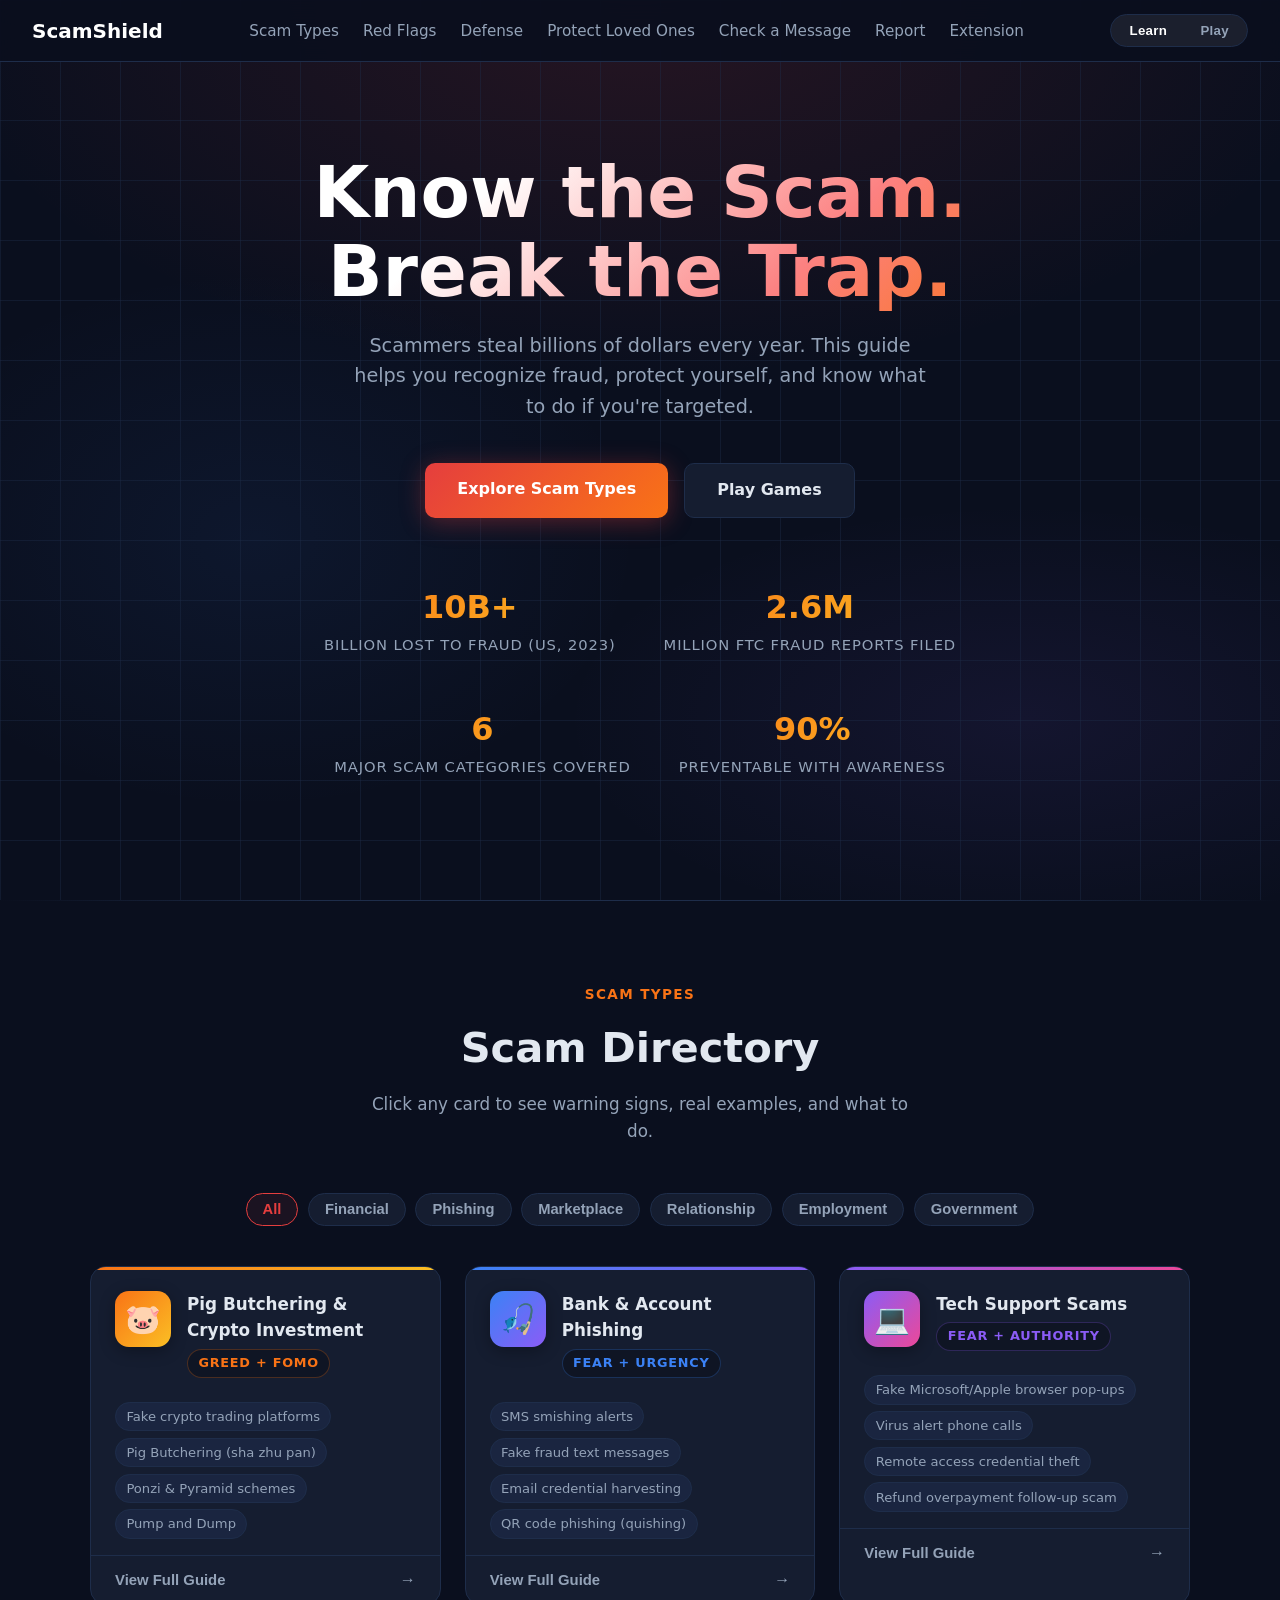
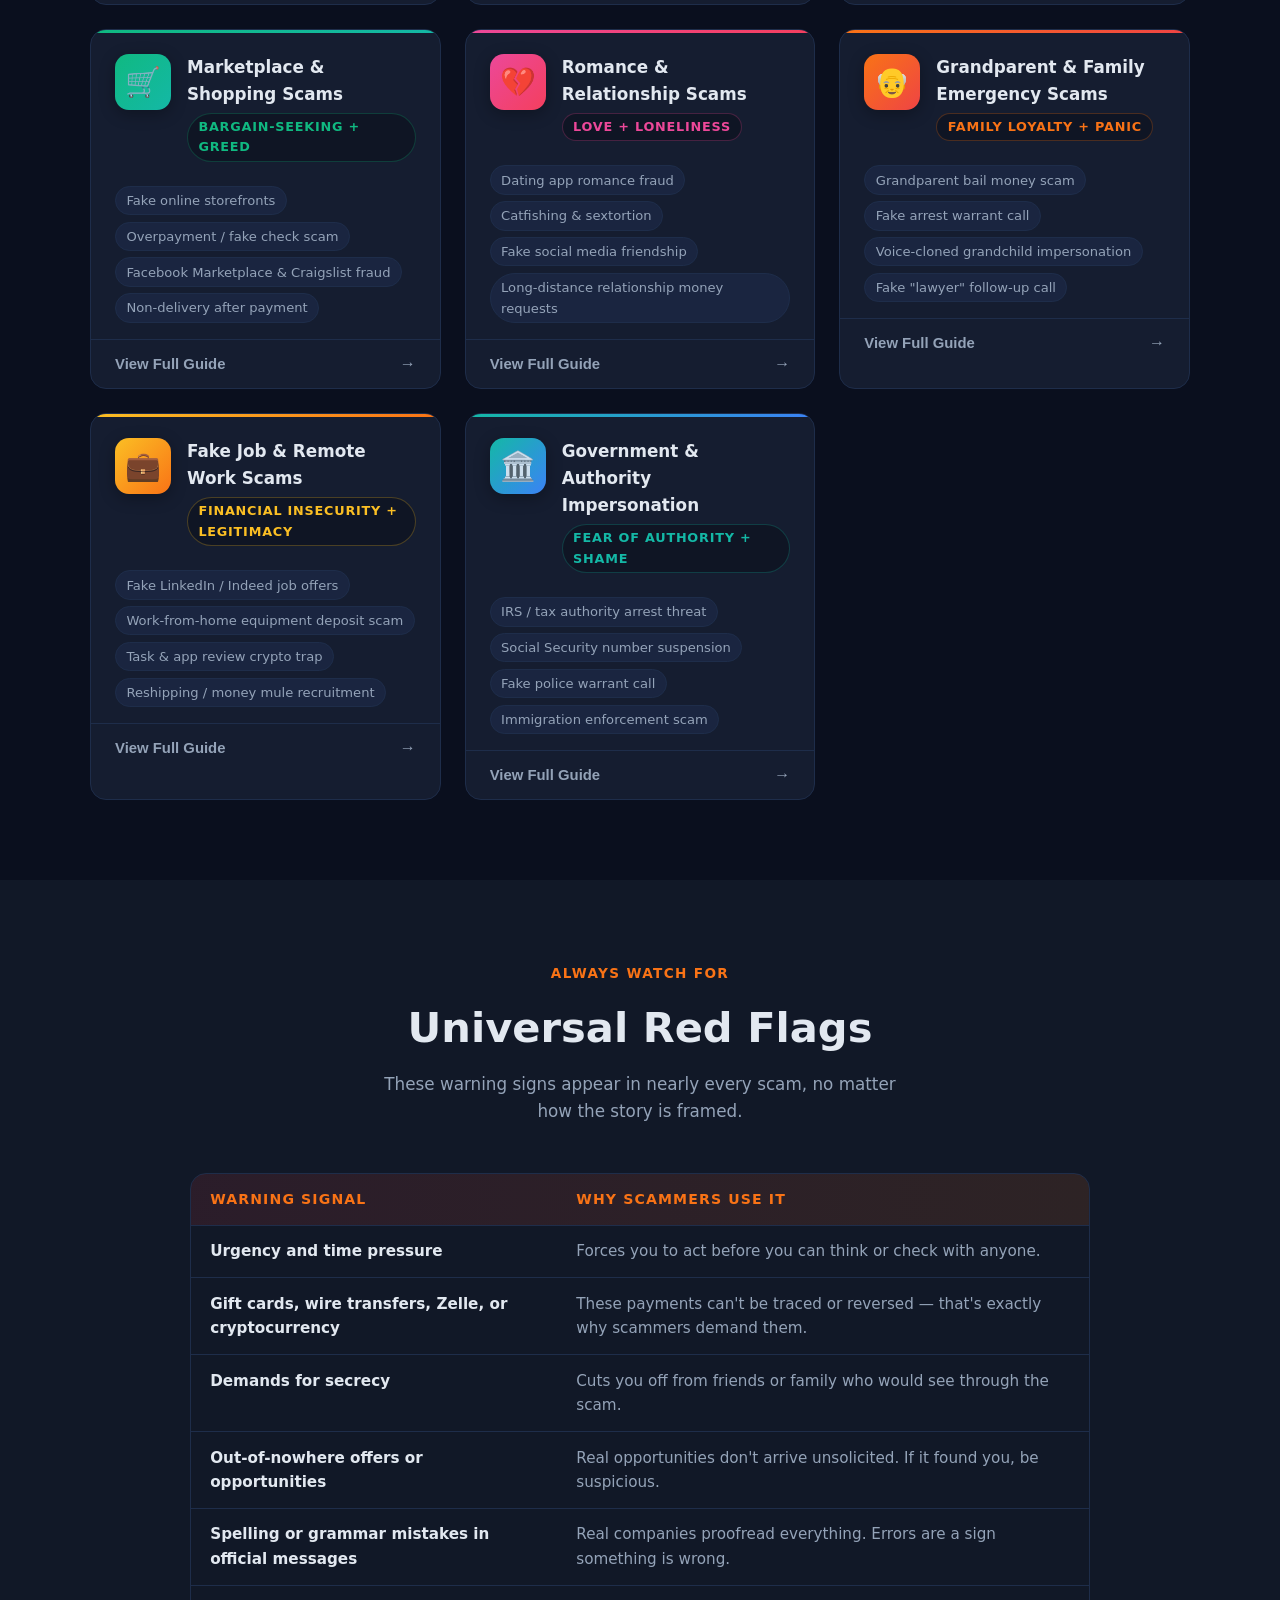
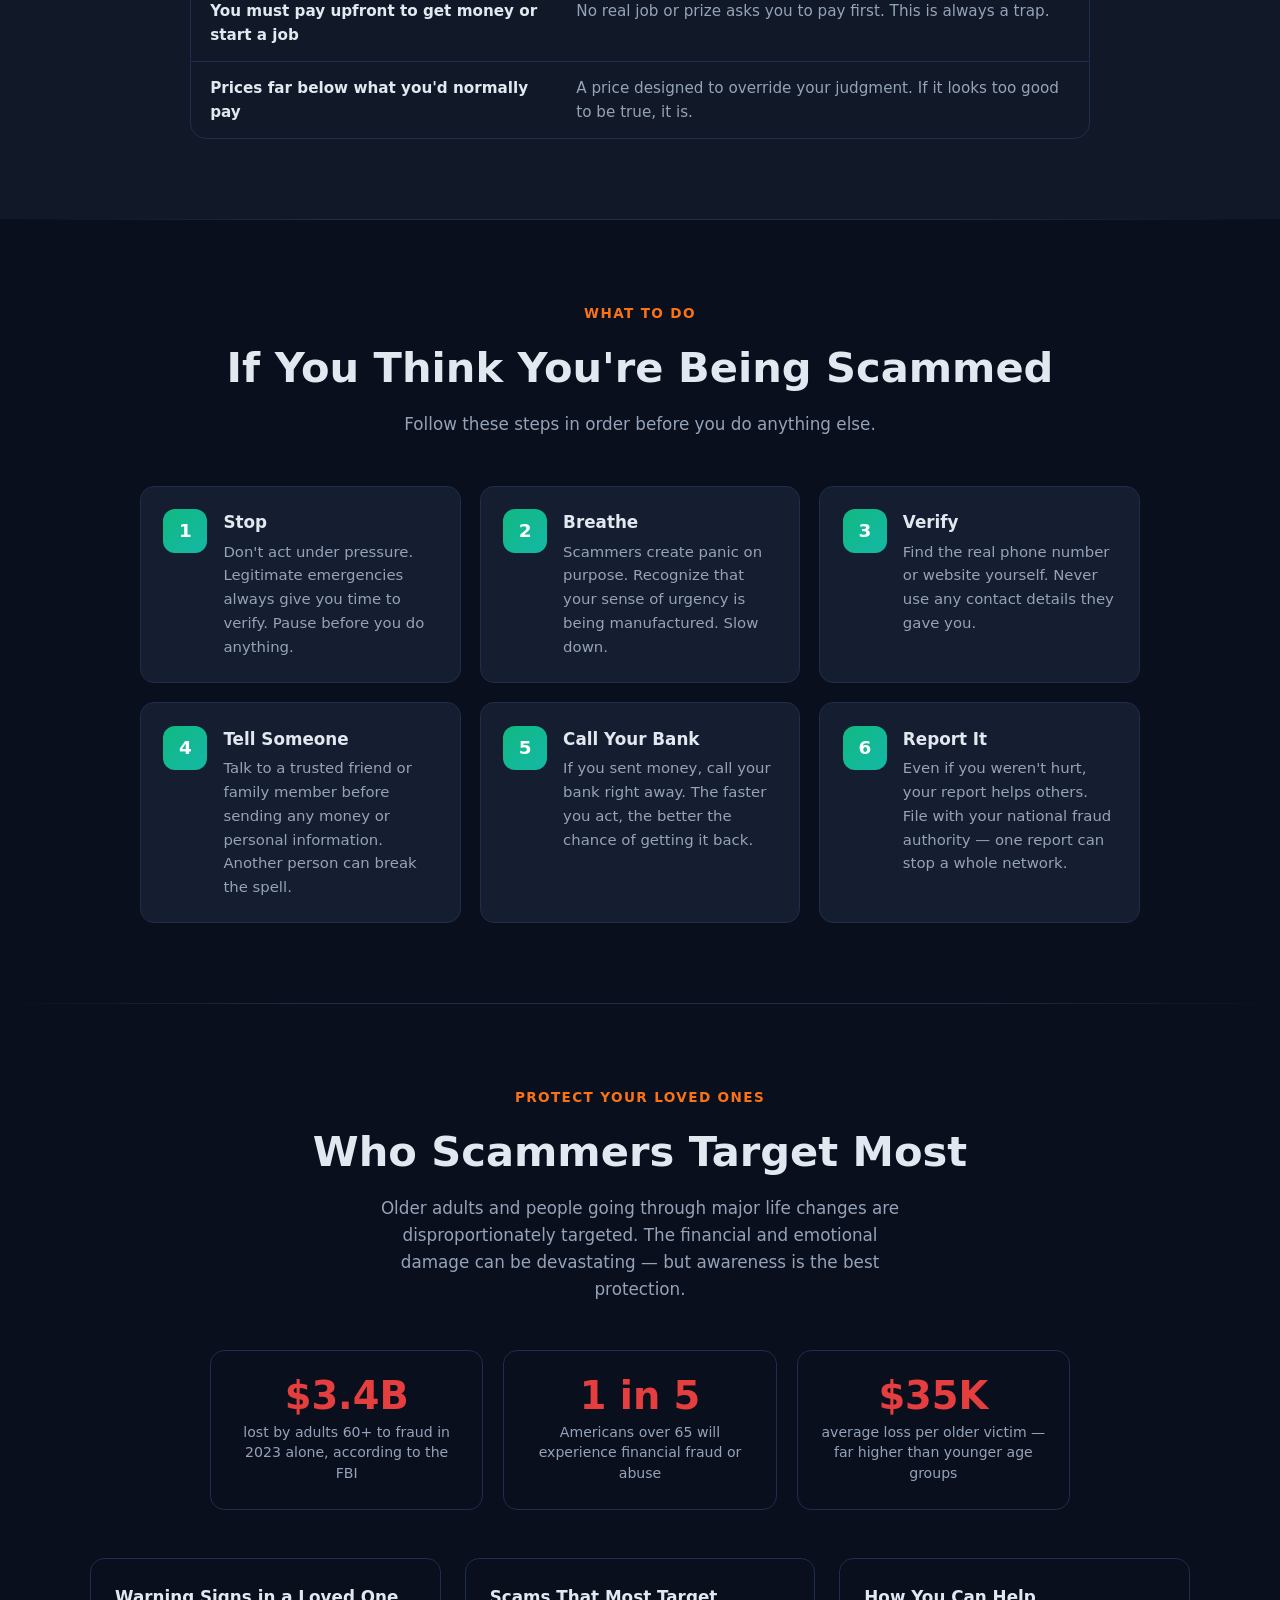
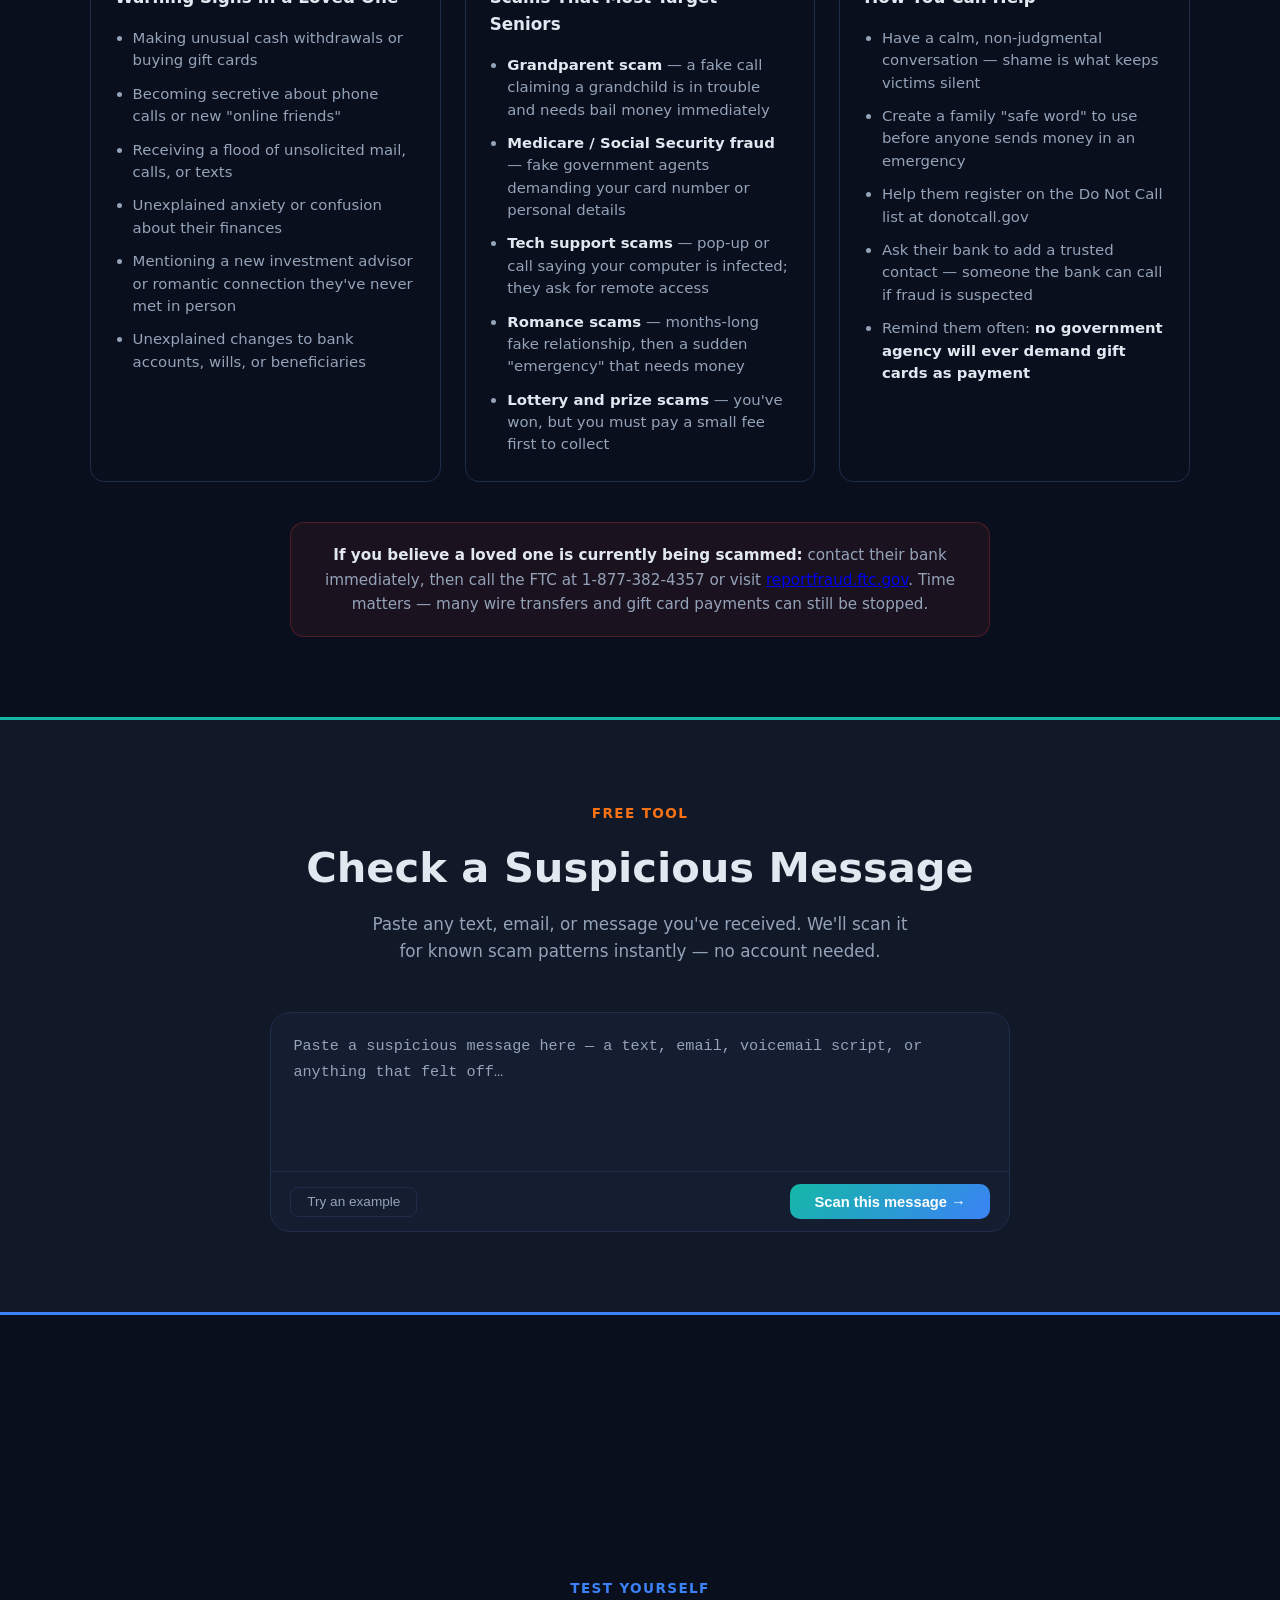
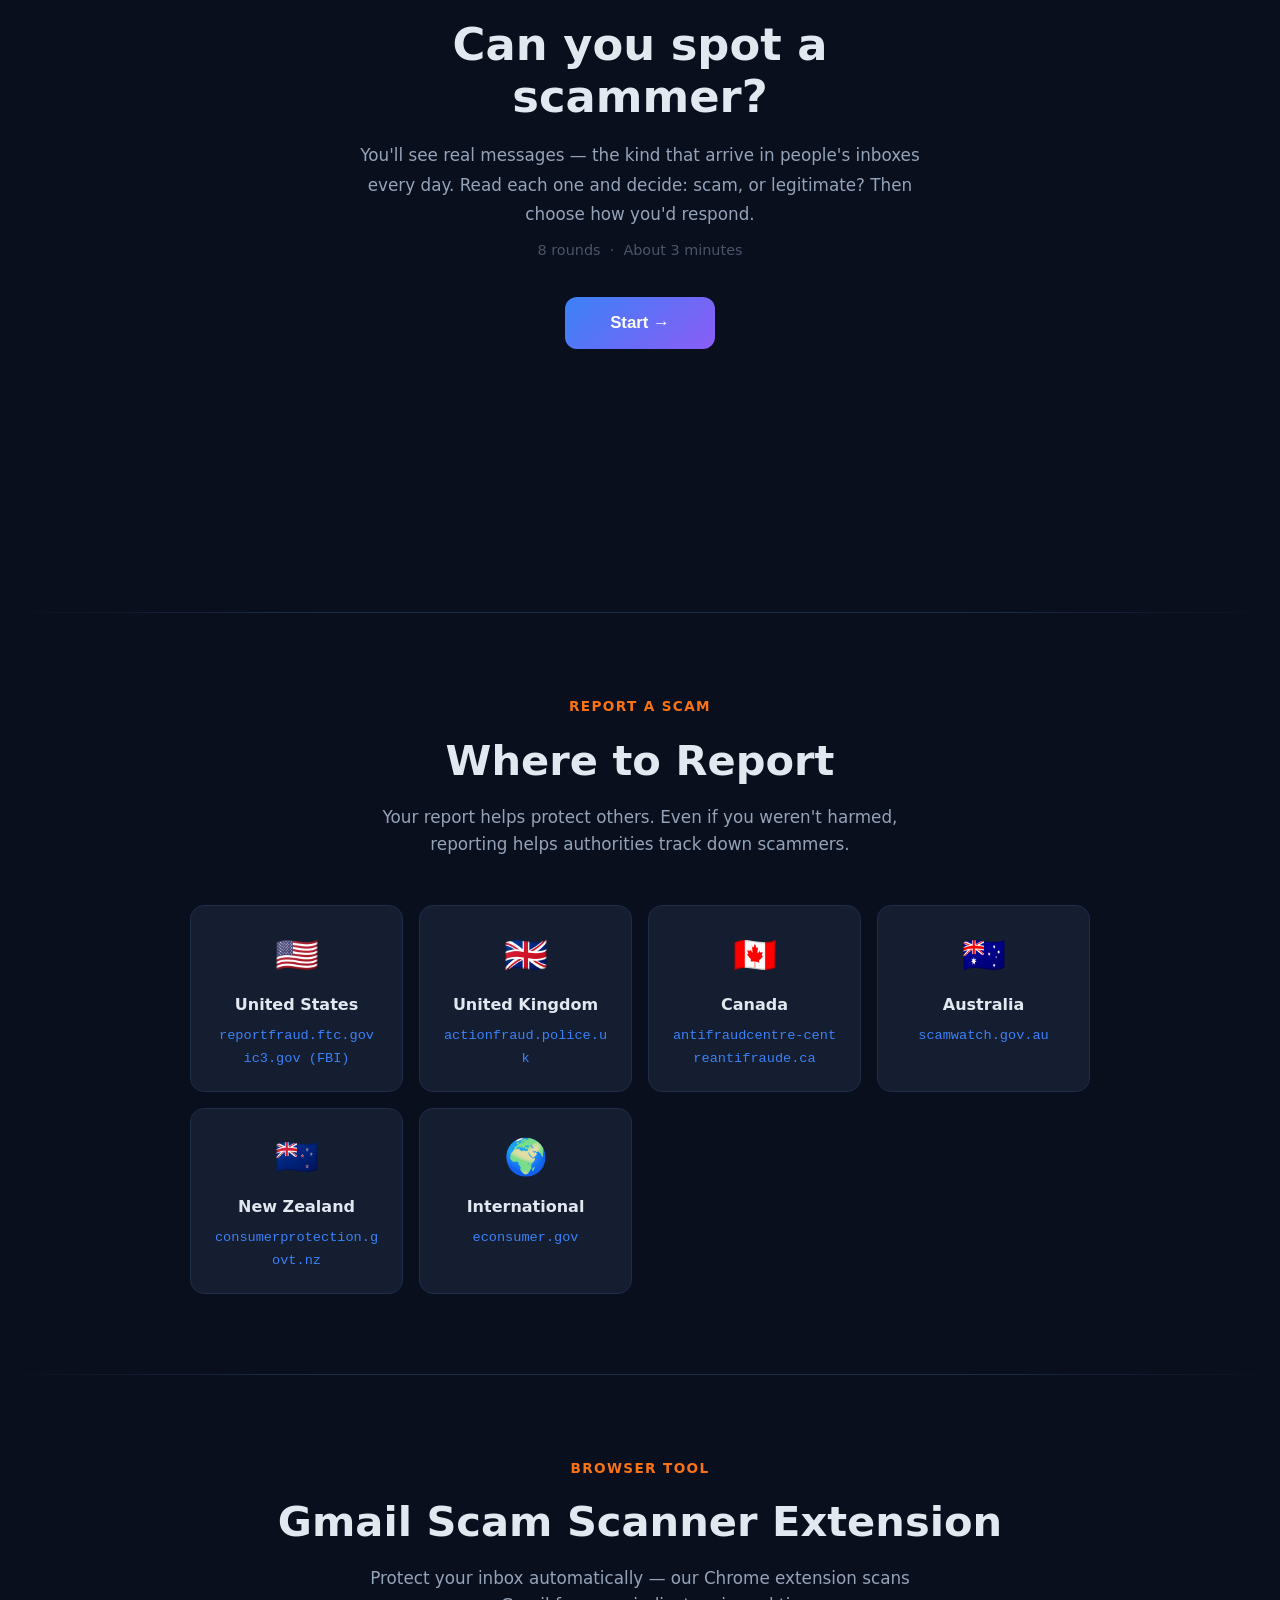
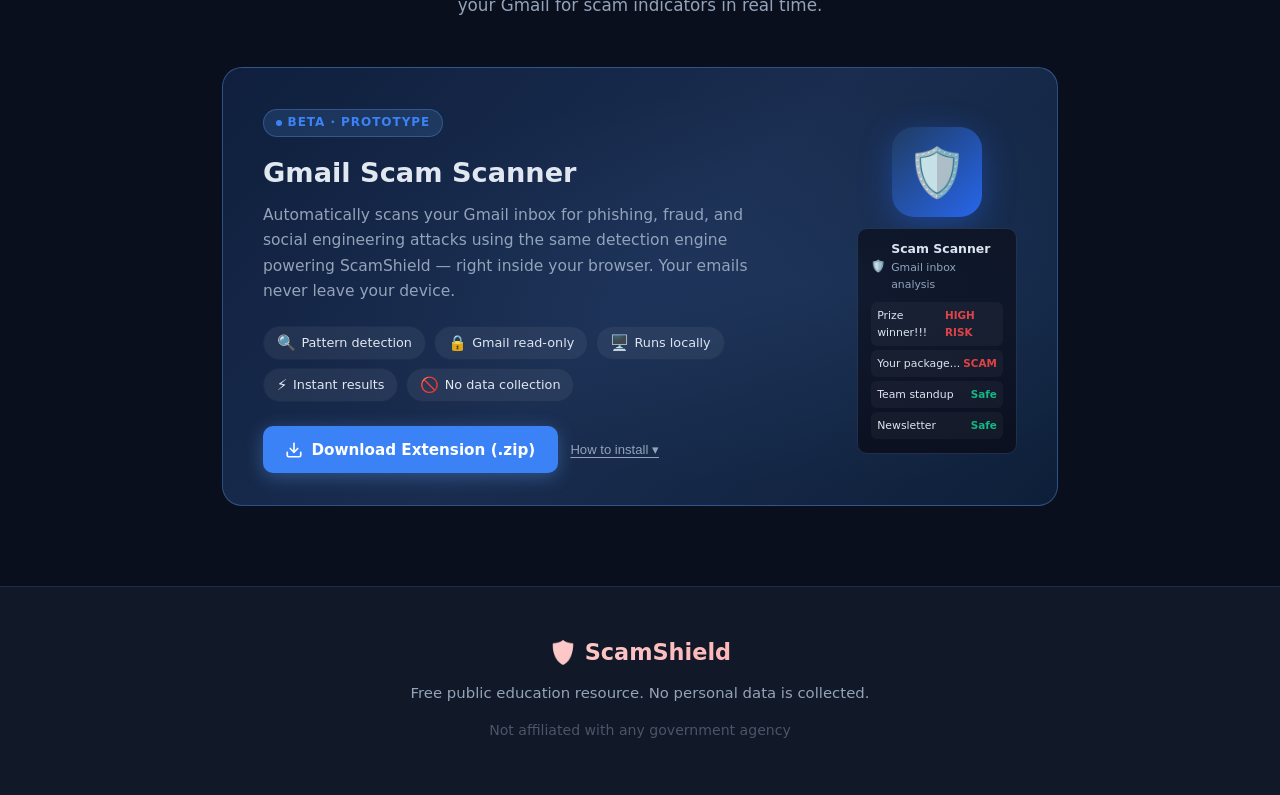
==== commit 9a0e68c4: "Add Chrome extension download section and Gmail Scam Scanner extension - Added Gmail Scam Scanner Ch" ====
--- a/index.html
+++ b/index.html
@@ -420,6 +420,131 @@
   .report-url { font-size: .85rem; color: var(--blue); word-break: break-all; font-family: monospace; line-height: 1.7; }
   a.report-card { display: block; text-decoration: none; color: inherit; }
 
+
+  /* ── Chrome Extension Section ── */
+  #extension {
+    max-width: 900px; margin: 0 auto;
+  }
+  .ext-card {
+    background: linear-gradient(135deg, #0f1f3d 0%, #1a2d50 50%, #0d1f38 100%);
+    border: 1px solid rgba(96,165,250,.35);
+    border-radius: 20px;
+    padding: 2.5rem 2.5rem 2rem;
+    display: grid;
+    grid-template-columns: 1fr auto;
+    gap: 2rem;
+    align-items: center;
+    position: relative;
+    overflow: hidden;
+  }
+  .ext-card::before {
+    content: '';
+    position: absolute;
+    inset: 0;
+    background: radial-gradient(ellipse at 70% 50%, rgba(96,165,250,.08) 0%, transparent 65%);
+    pointer-events: none;
+  }
+  .ext-badge {
+    display: inline-flex; align-items: center; gap: .35rem;
+    background: rgba(96,165,250,.15); border: 1px solid rgba(96,165,250,.3);
+    border-radius: 999px; padding: .2rem .75rem;
+    font-size: .75rem; font-weight: 700; color: var(--blue);
+    text-transform: uppercase; letter-spacing: .08em;
+    margin-bottom: .9rem;
+  }
+  .ext-badge-dot {
+    width: 6px; height: 6px; border-radius: 50%;
+    background: var(--blue); animation: pulse 2s infinite;
+  }
+  .ext-title { font-size: 1.7rem; font-weight: 800; margin-bottom: .5rem; }
+  .ext-desc { color: var(--muted); line-height: 1.65; margin-bottom: 1.3rem; max-width: 520px; font-size: .97rem; }
+  .ext-features {
+    display: flex; flex-wrap: wrap; gap: .5rem; margin-bottom: 1.5rem;
+  }
+  .ext-feat {
+    background: rgba(255,255,255,.06); border: 1px solid var(--border);
+    border-radius: 999px; padding: .25rem .8rem;
+    font-size: .8rem; color: var(--text);
+    display: flex; align-items: center; gap: .35rem;
+  }
+  .ext-feat-icon { font-size: .95rem; }
+  .ext-actions { display: flex; gap: .8rem; align-items: center; flex-wrap: wrap; }
+  .ext-dl-btn {
+    display: inline-flex; align-items: center; gap: .5rem;
+    background: var(--blue); color: #fff;
+    border: none; border-radius: 10px;
+    padding: .7rem 1.4rem; font-size: .95rem; font-weight: 700;
+    cursor: pointer; text-decoration: none;
+    transition: background .2s, transform .15s, box-shadow .2s;
+    box-shadow: 0 4px 18px rgba(96,165,250,.35);
+  }
+  .ext-dl-btn:hover { background: #3b82f6; transform: translateY(-1px); box-shadow: 0 6px 22px rgba(96,165,250,.45); }
+  .ext-dl-btn svg { width: 18px; height: 18px; }
+  .ext-note-link {
+    font-size: .82rem; color: var(--muted); cursor: pointer;
+    text-decoration: underline; text-underline-offset: 3px;
+    background: none; border: none; padding: 0;
+  }
+  .ext-note-link:hover { color: var(--text); }
+  .ext-visual {
+    display: flex; flex-direction: column; align-items: center; gap: .7rem;
+  }
+  .ext-icon-wrap {
+    width: 90px; height: 90px; border-radius: 22px;
+    background: linear-gradient(135deg, #1e3a5f, #2563eb);
+    display: flex; align-items: center; justify-content: center;
+    font-size: 3rem;
+    box-shadow: 0 8px 32px rgba(37,99,235,.4);
+  }
+  .ext-mockup {
+    background: var(--navy); border: 1px solid var(--border);
+    border-radius: 10px; padding: .6rem .8rem; width: 160px;
+    font-size: .72rem;
+  }
+  .ext-mockup-bar {
+    display: flex; align-items: center; gap: .4rem;
+    margin-bottom: .5rem;
+  }
+  .ext-mockup-title { font-weight: 700; font-size: .78rem; }
+  .ext-mockup-sub { color: var(--muted); font-size: .68rem; }
+  .ext-mockup-row {
+    display: flex; justify-content: space-between; align-items: center;
+    background: rgba(255,255,255,.04); border-radius: 6px;
+    padding: .3rem .4rem; margin-bottom: .25rem;
+    font-size: .68rem;
+  }
+  .ext-mockup-row .risk-high { color: var(--red); font-weight: 700; font-size: .65rem; }
+  .ext-mockup-row .risk-low  { color: var(--green); font-weight: 700; font-size: .65rem; }
+  /* Install steps modal/callout */
+  .ext-install {
+    margin-top: 1.2rem;
+    background: rgba(255,255,255,.03); border: 1px solid var(--border);
+    border-radius: 14px; padding: 1.3rem 1.5rem;
+    display: none;
+  }
+  .ext-install.open { display: block; }
+  .ext-install h4 { font-size: 1rem; font-weight: 700; margin-bottom: .9rem; }
+  .ext-steps { display: flex; flex-direction: column; gap: .6rem; counter-reset: step; }
+  .ext-step {
+    display: flex; align-items: flex-start; gap: .8rem;
+    font-size: .87rem; color: var(--muted); line-height: 1.5;
+  }
+  .ext-step-num {
+    flex-shrink: 0;
+    width: 22px; height: 22px; border-radius: 50%;
+    background: var(--blue); color: #fff;
+    font-size: .72rem; font-weight: 800;
+    display: flex; align-items: center; justify-content: center;
+    margin-top: .1rem;
+  }
+  .ext-step code {
+    background: rgba(255,255,255,.08); border-radius: 5px;
+    padding: .1rem .35rem; font-family: monospace; font-size: .82rem; color: var(--text);
+  }
+  @media(max-width:680px) {
+    .ext-card { grid-template-columns: 1fr; }
+    .ext-visual { display: none; }
+  }
 
   /* ── Footer ── */
   footer {
@@ -1193,6 +1318,7 @@
     <li><a href="#protect"   onclick="switchMode('learn')">Protect Loved Ones</a></li>
     <li><a href="#checker"   onclick="switchMode('learn')">Check a Message</a></li>
     <li><a href="#report"    onclick="switchMode('learn')">Report</a></li>
+      <li><a href="#extension" onclick="switchMode('learn')">Extension</a></li>
   </ul>
   <div class="mode-toggle">
     <button class="mode-tab active" id="tabLearn" onclick="switchMode('learn')">Learn</button>
@@ -1460,6 +1586,108 @@
     <p>Your report helps protect others. Even if you weren't harmed, reporting helps authorities track down scammers.</p>
   </div>
   <div class="report-grid fade-in" id="reportGrid"></div>
+</section>
+
+<!-- CHROME EXTENSION -->
+<hr class="section-divider learn-only">
+<section id="extension" class="learn-only">
+  <div class="section-header fade-in">
+    <div class="section-tag">Browser Tool</div>
+    <h2>Gmail Scam Scanner Extension</h2>
+    <p>Protect your inbox automatically — our Chrome extension scans your Gmail for scam indicators in real time.</p>
+  </div>
+
+  <div class="ext-card fade-in">
+    <!-- Left: info -->
+    <div class="ext-left">
+      <div class="ext-badge">
+        <span class="ext-badge-dot"></span>
+        Beta · Prototype
+      </div>
+      <div class="ext-title">Gmail Scam Scanner</div>
+      <p class="ext-desc">
+        Automatically scans your Gmail inbox for phishing, fraud, and social engineering attacks using the same detection engine powering ScamShield — right inside your browser. Your emails never leave your device.
+      </p>
+      <div class="ext-features">
+        <span class="ext-feat"><span class="ext-feat-icon">🔍</span> Pattern detection</span>
+        <span class="ext-feat"><span class="ext-feat-icon">🔒</span> Gmail read-only</span>
+        <span class="ext-feat"><span class="ext-feat-icon">🖥️</span> Runs locally</span>
+        <span class="ext-feat"><span class="ext-feat-icon">⚡</span> Instant results</span>
+        <span class="ext-feat"><span class="ext-feat-icon">🚫</span> No data collection</span>
+      </div>
+      <div class="ext-actions">
+        <a class="ext-dl-btn" href="scamsim-extension.zip" download>
+          <svg viewBox="0 0 24 24" fill="none" stroke="currentColor" stroke-width="2.2" stroke-linecap="round" stroke-linejoin="round">
+            <path d="M21 15v4a2 2 0 0 1-2 2H5a2 2 0 0 1-2-2v-4"/>
+            <polyline points="7 10 12 15 17 10"/>
+            <line x1="12" y1="15" x2="12" y2="3"/>
+          </svg>
+          Download Extension (.zip)
+        </a>
+        <button class="ext-note-link" onclick="toggleInstall()">How to install ▾</button>
+      </div>
+
+      <!-- Install steps (toggle) -->
+      <div class="ext-install" id="extInstall">
+        <h4>🔧 Load as Unpacked Extension (Chrome)</h4>
+        <div class="ext-steps">
+          <div class="ext-step">
+            <div class="ext-step-num">1</div>
+            <span>Download the .zip file above and unzip it to a folder on your computer.</span>
+          </div>
+          <div class="ext-step">
+            <div class="ext-step-num">2</div>
+            <span>Open Chrome and go to <code>chrome://extensions</code></span>
+          </div>
+          <div class="ext-step">
+            <div class="ext-step-num">3</div>
+            <span>Enable <strong>Developer mode</strong> using the toggle in the top-right corner.</span>
+          </div>
+          <div class="ext-step">
+            <div class="ext-step-num">4</div>
+            <span>Click <strong>Load unpacked</strong> and select the unzipped extension folder.</span>
+          </div>
+          <div class="ext-step">
+            <div class="ext-step-num">5</div>
+            <span>Open Gmail — the 🛡️ icon will appear in your toolbar. Click it to scan your inbox!</span>
+          </div>
+        </div>
+        <p style="margin-top:.9rem; font-size:.8rem; color:var(--muted)">
+          ⚠️ This is an early prototype. A Google OAuth client ID is required for Gmail access — the included version is configured for the developer's account only. Full public release coming soon.
+        </p>
+      </div>
+    </div>
+
+    <!-- Right: visual mockup -->
+    <div class="ext-visual">
+      <div class="ext-icon-wrap">🛡️</div>
+      <div class="ext-mockup">
+        <div class="ext-mockup-bar">
+          <span>🛡️</span>
+          <div>
+            <div class="ext-mockup-title">Scam Scanner</div>
+            <div class="ext-mockup-sub">Gmail inbox analysis</div>
+          </div>
+        </div>
+        <div class="ext-mockup-row">
+          <span>Prize winner!!!</span>
+          <span class="risk-high">HIGH RISK</span>
+        </div>
+        <div class="ext-mockup-row">
+          <span>Your package...</span>
+          <span class="risk-high">SCAM</span>
+        </div>
+        <div class="ext-mockup-row">
+          <span>Team standup</span>
+          <span class="risk-low">Safe</span>
+        </div>
+        <div class="ext-mockup-row">
+          <span>Newsletter</span>
+          <span class="risk-low">Safe</span>
+        </div>
+      </div>
+    </div>
+  </div>
 </section>
 
 <!-- ═══════════════════════ PLAY MODE ═══════════════════════ -->
@@ -2875,6 +3103,15 @@
 new MutationObserver(observeAll).observe(document.getElementById('protocolGrid'), { childList: true });
 new MutationObserver(observeAll).observe(document.getElementById('reportGrid'), { childList: true });
 
+// ─────────────────────── EXTENSION SECTION ────────────────────────────────
+function toggleInstall() {
+  const el = document.getElementById('extInstall');
+  el.classList.toggle('open');
+  // update button text
+  const btn = el.previousElementSibling.querySelector('.ext-note-link');
+  if (btn) btn.textContent = el.classList.contains('open') ? 'How to install ▴' : 'How to install ▾';
+}
+
 // ─────────────────────── MODE SWITCHING ───────────────────────────────────
 function switchMode(mode) {
   if (mode === 'play') {
@@ -3067,7 +3304,7 @@
   document.getElementById('convoOutcomeText').textContent  = text;
   const btn = document.getElementById('convoNextBtn');
   btn.textContent = convoIdx < CONVO_SCENARIOS.length - 1 ? 'Next Scenario →' : 'Finish';
-  out.style.display = '';
+  out.style.display = 'block';
 }
 
 function convoNext() {
@@ -3155,7 +3392,7 @@
   }
   const nextBtn = document.getElementById('wyffNextBtn');
   nextBtn.textContent = wyffIdx < WYFF_SCENARIOS.length - 1 ? 'Next →' : 'See Results';
-  rev.style.display = '';
+  rev.style.display = 'block';
 }
 
 function wyffNext() {
@@ -3281,7 +3518,7 @@
   ).join('');
   const nextBtn = document.getElementById('socialNextBtn');
   nextBtn.textContent = socialIdx < SOCIAL_PROFILES.length - 1 ? 'Next Profile →' : 'See Results';
-  document.getElementById('socialReveal').style.display = '';
+  document.getElementById('socialReveal').style.display = 'block';
 }
 
 function socialNext() {
@@ -3447,7 +3684,7 @@
   document.getElementById('callOutcomeText').textContent  = note;
   const btn = document.getElementById('callNextBtn');
   btn.textContent = callIdx < CALL_SCENARIOS.length - 1 ? 'Next Call →' : 'Finish';
-  out.style.display = '';
+  out.style.display = 'block';
 }
 
 function callNext() {
